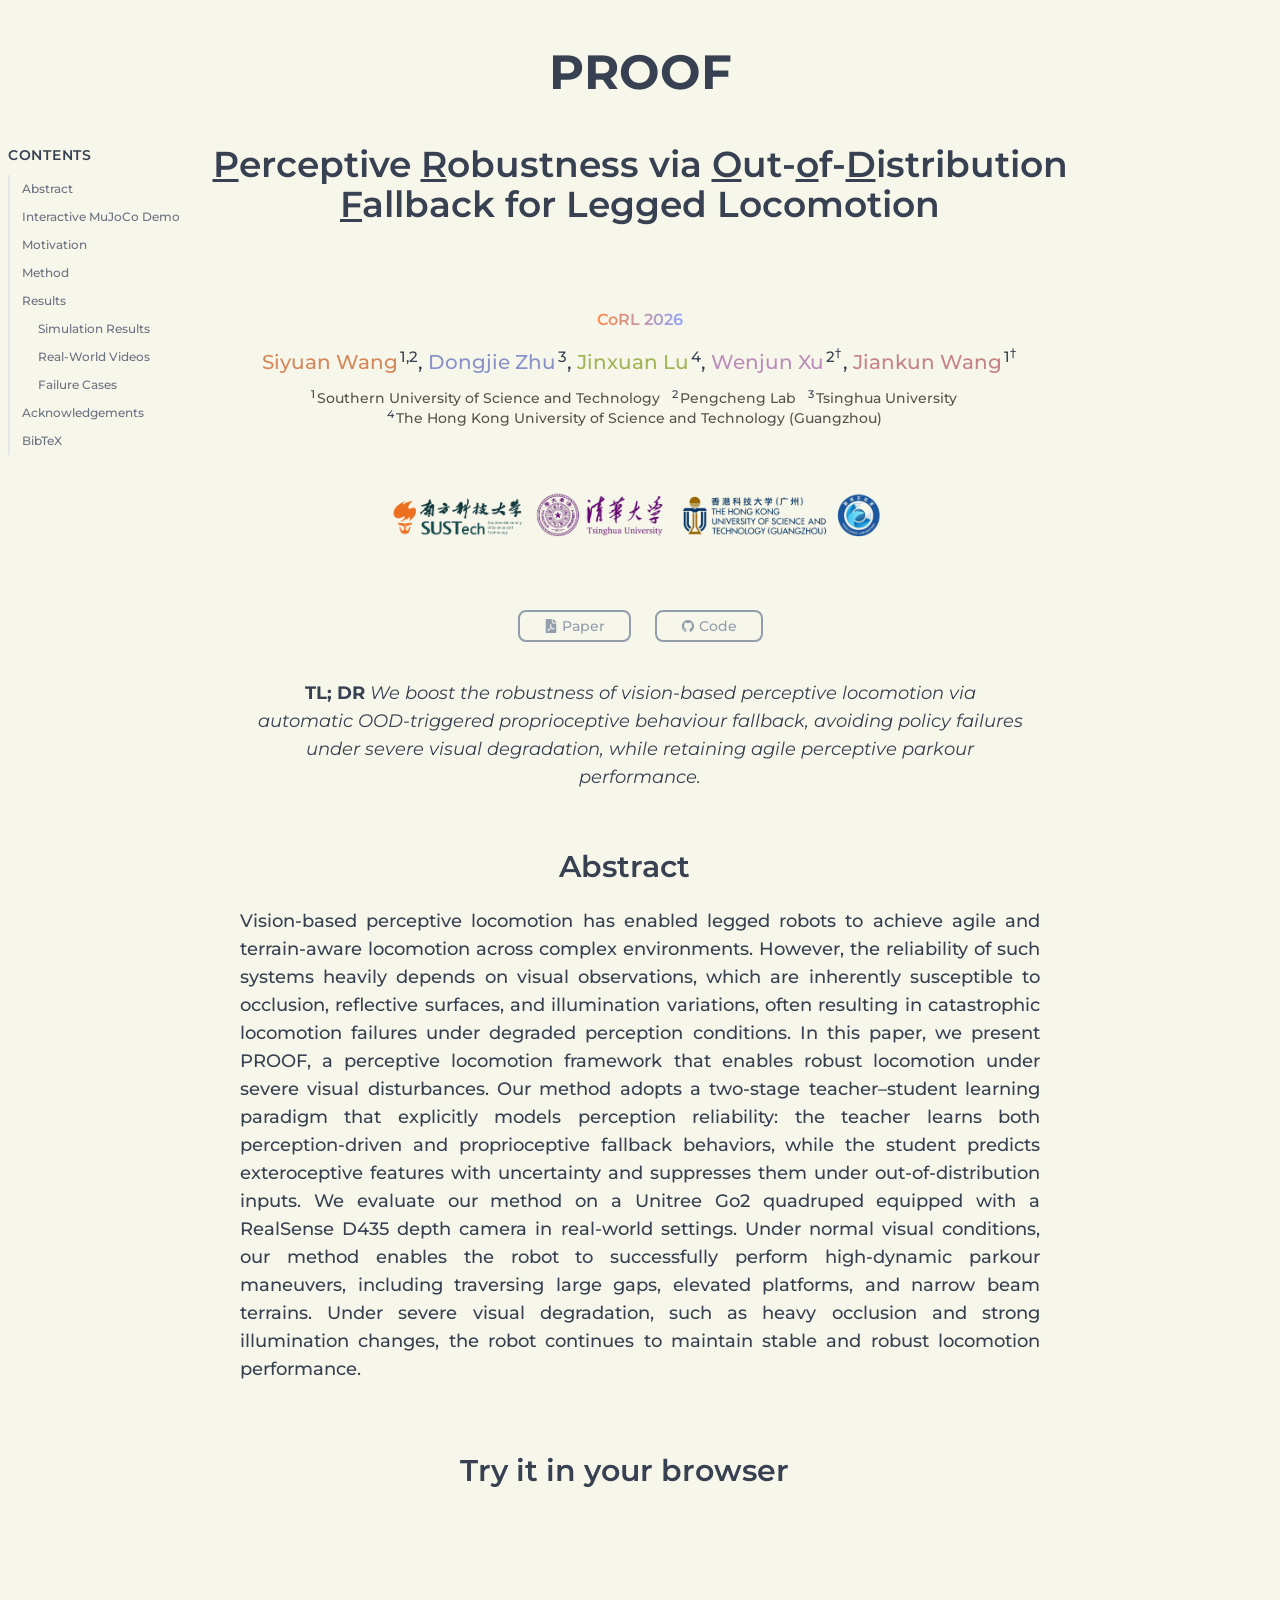
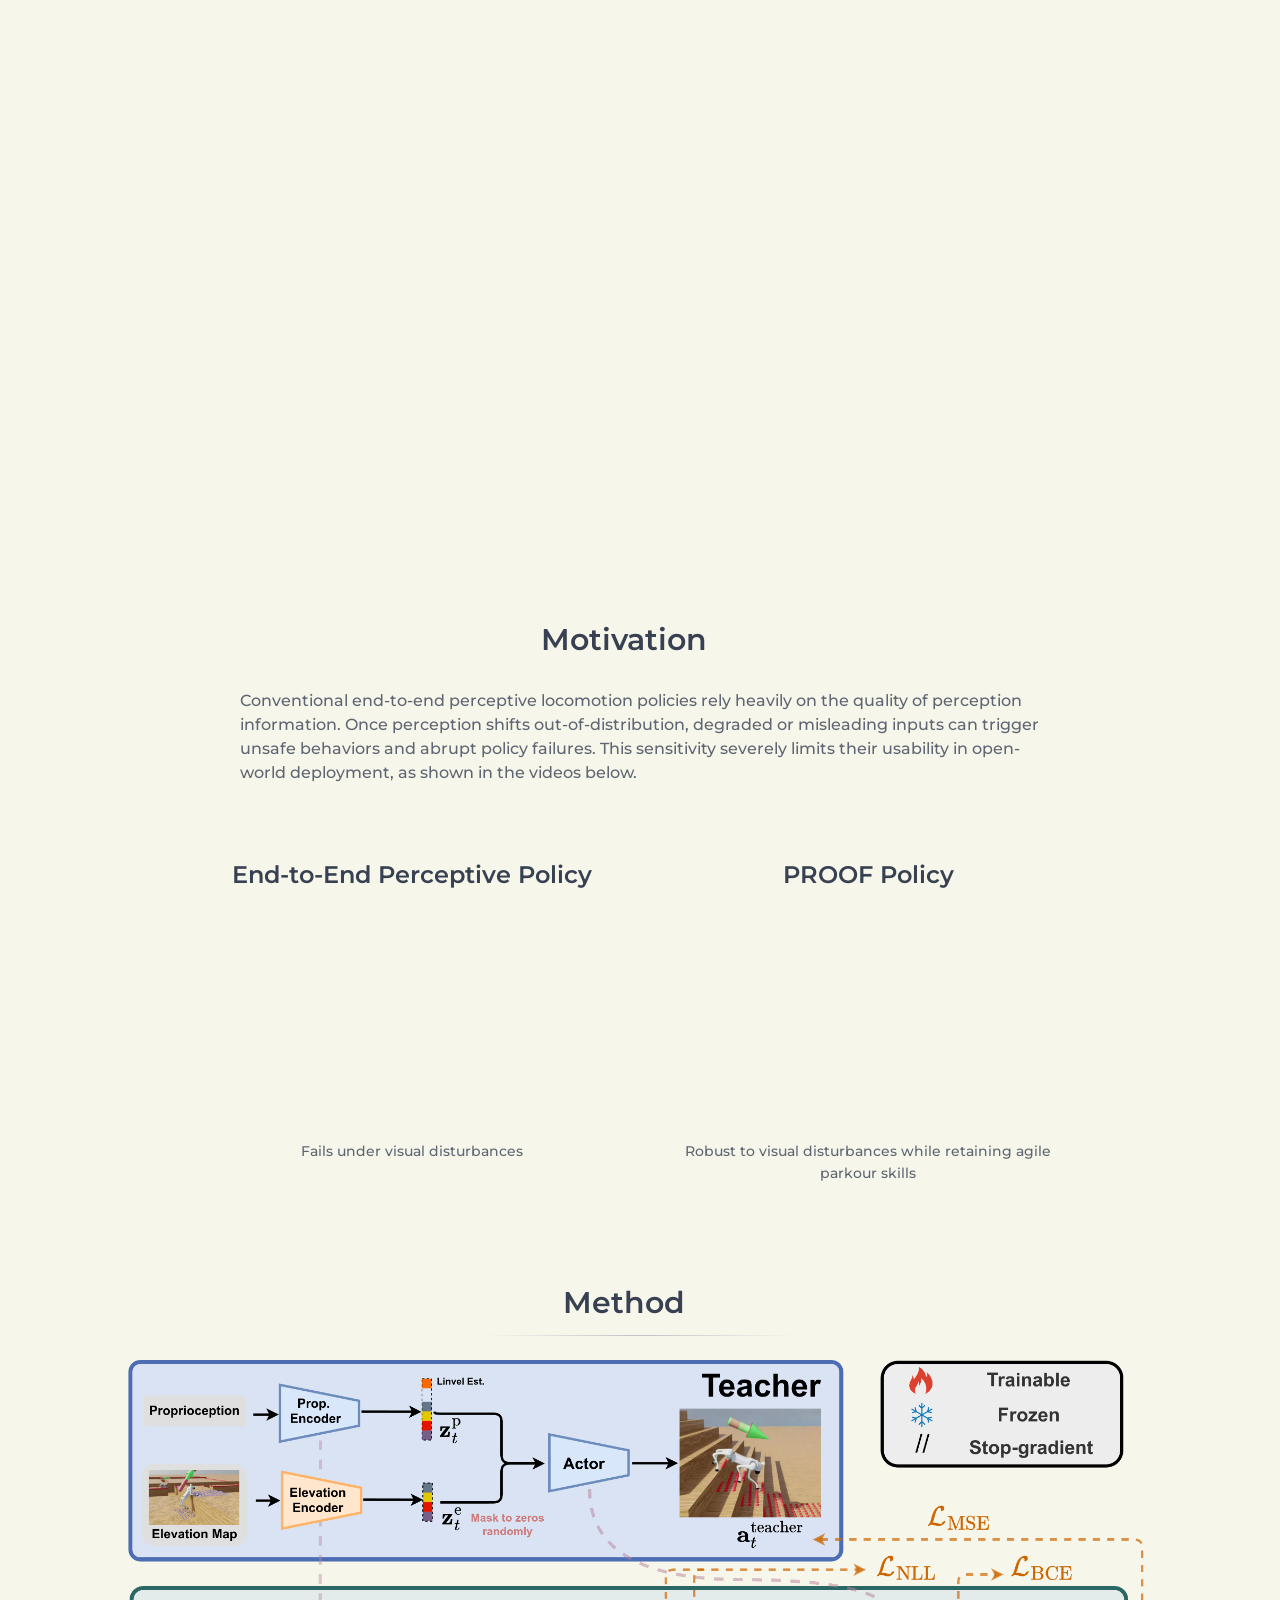
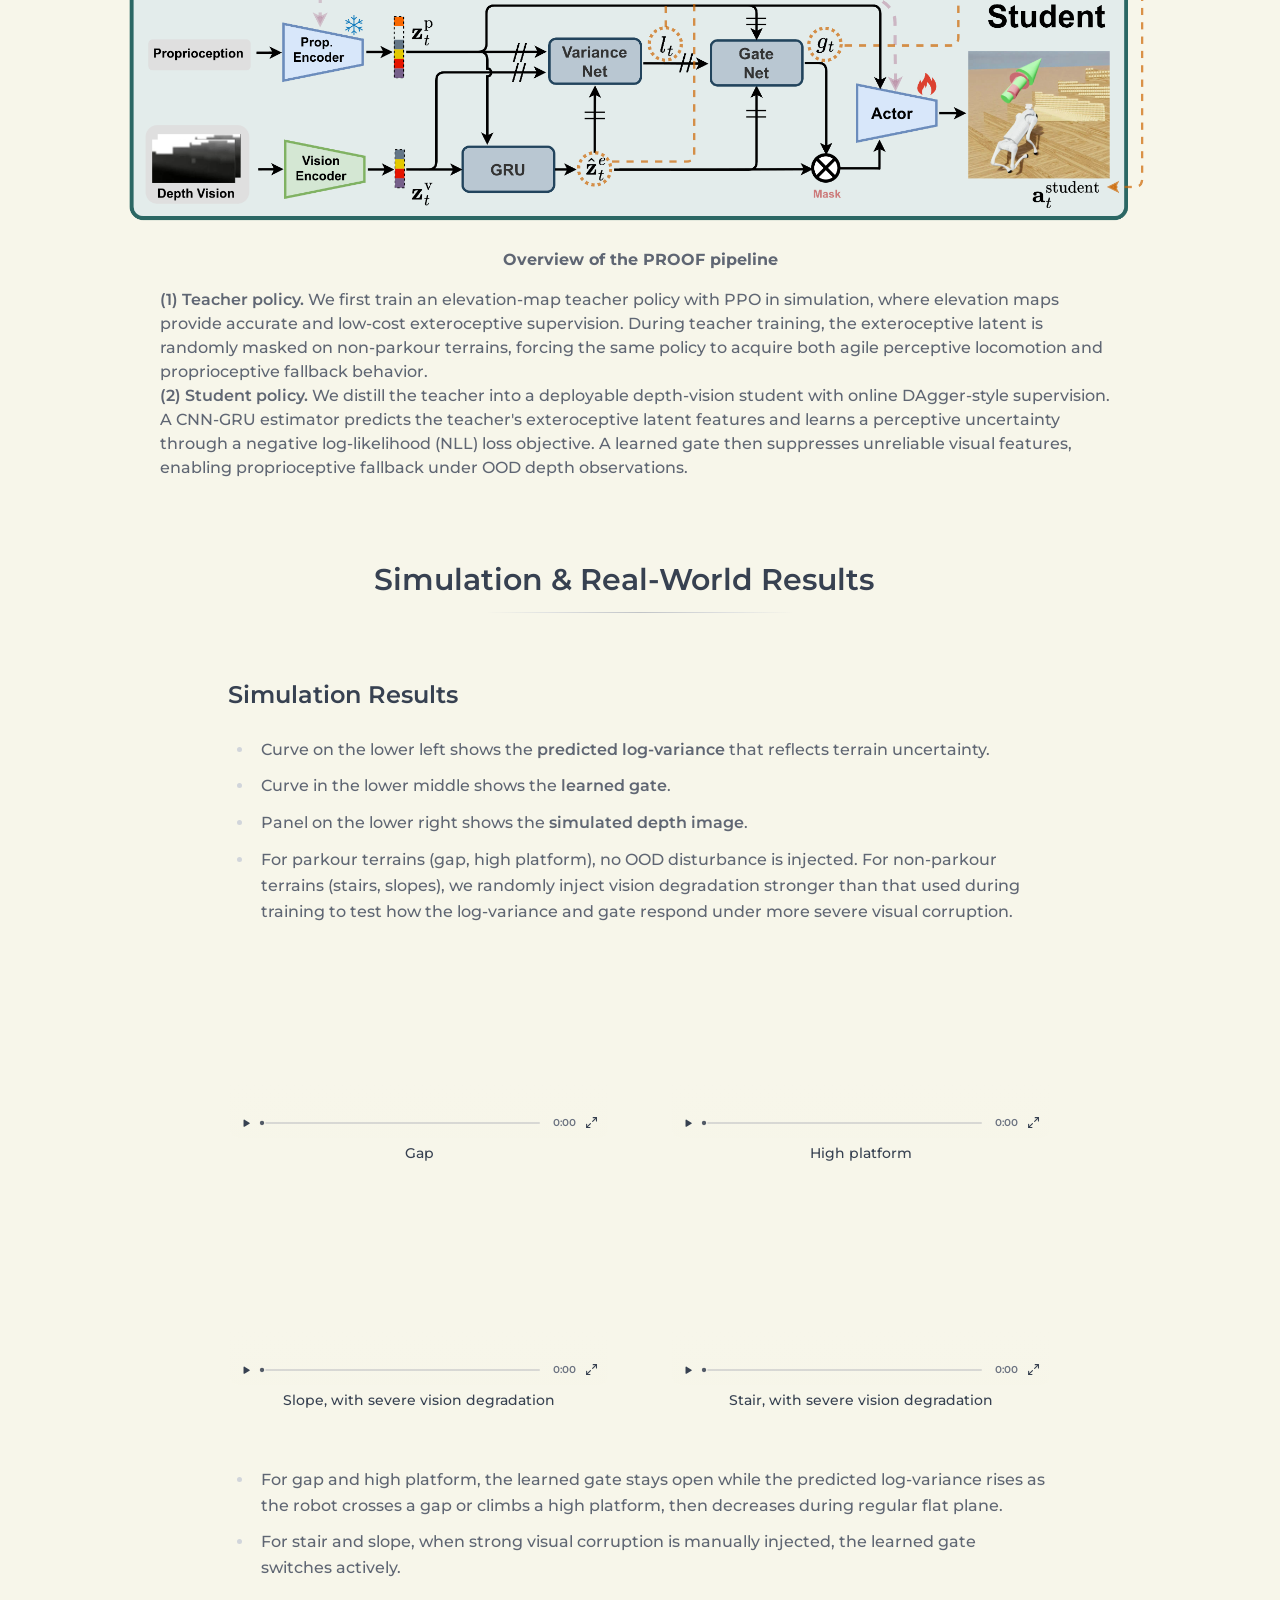
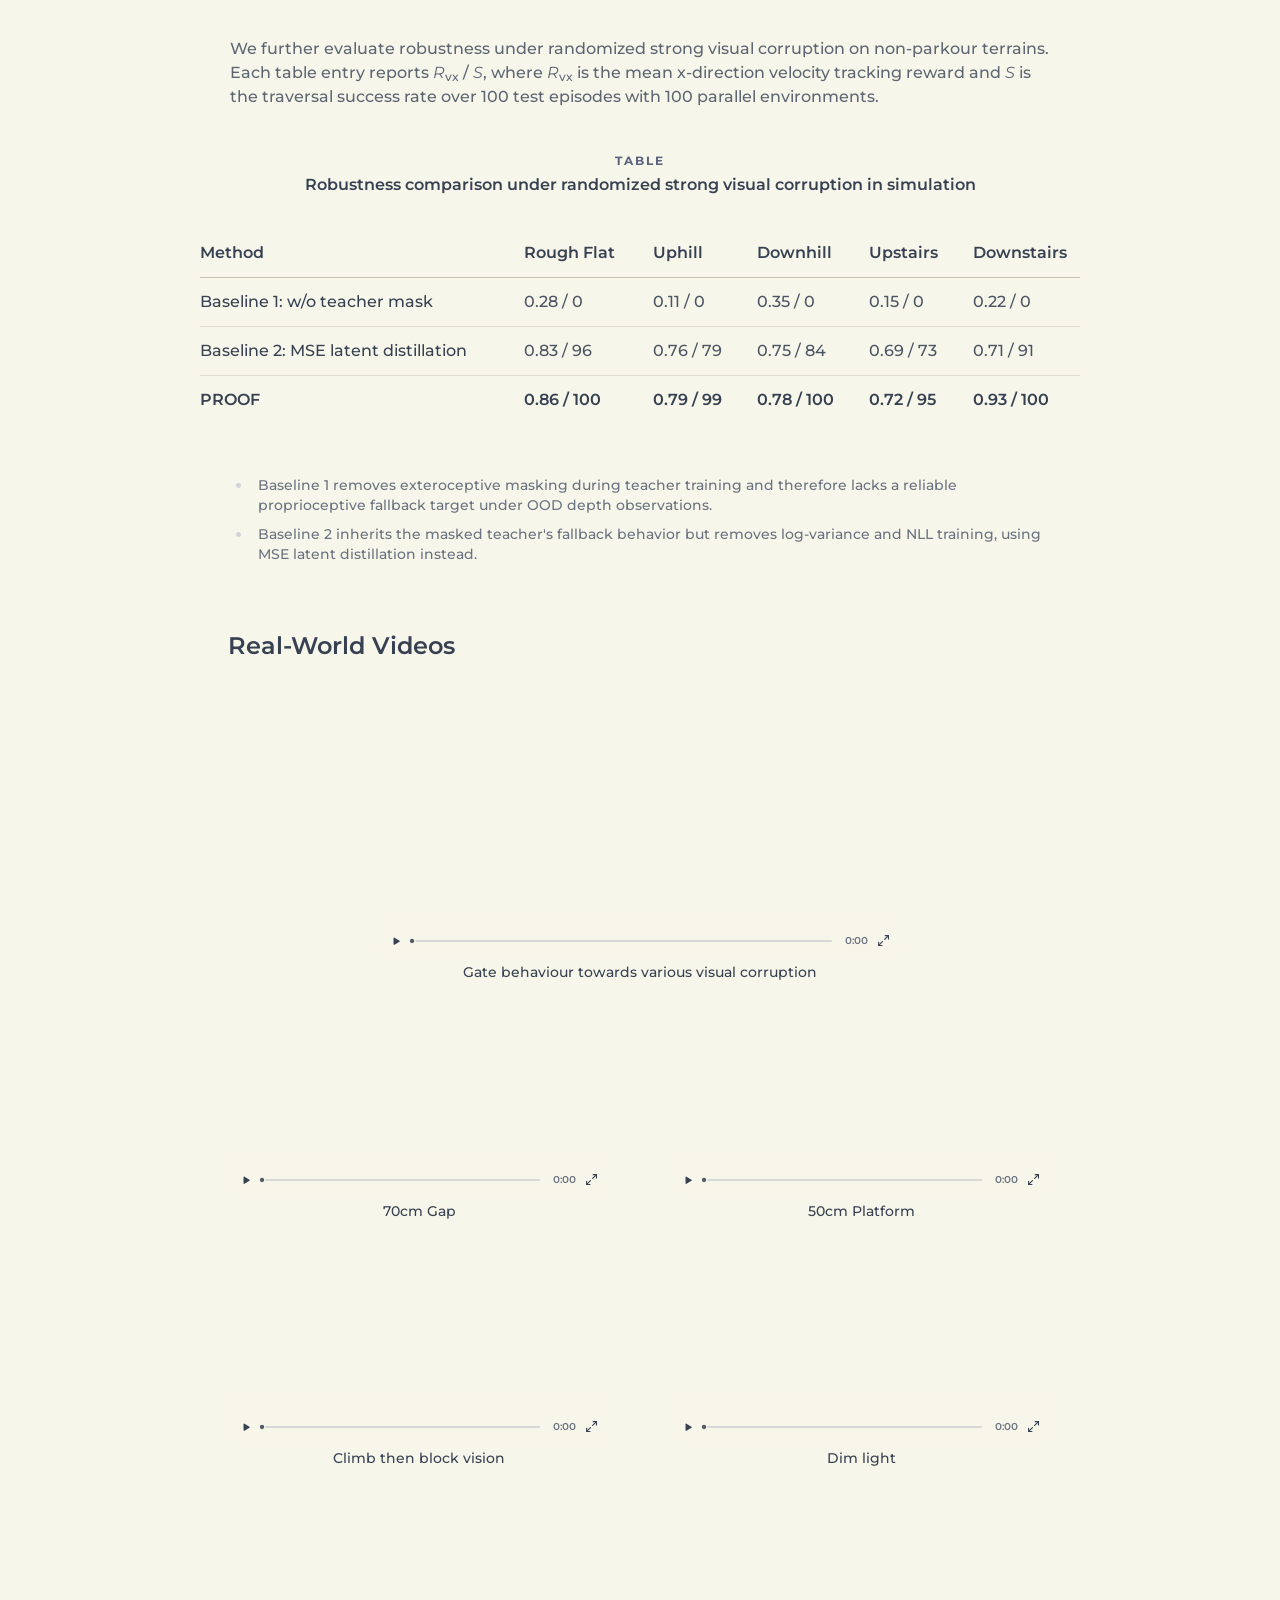
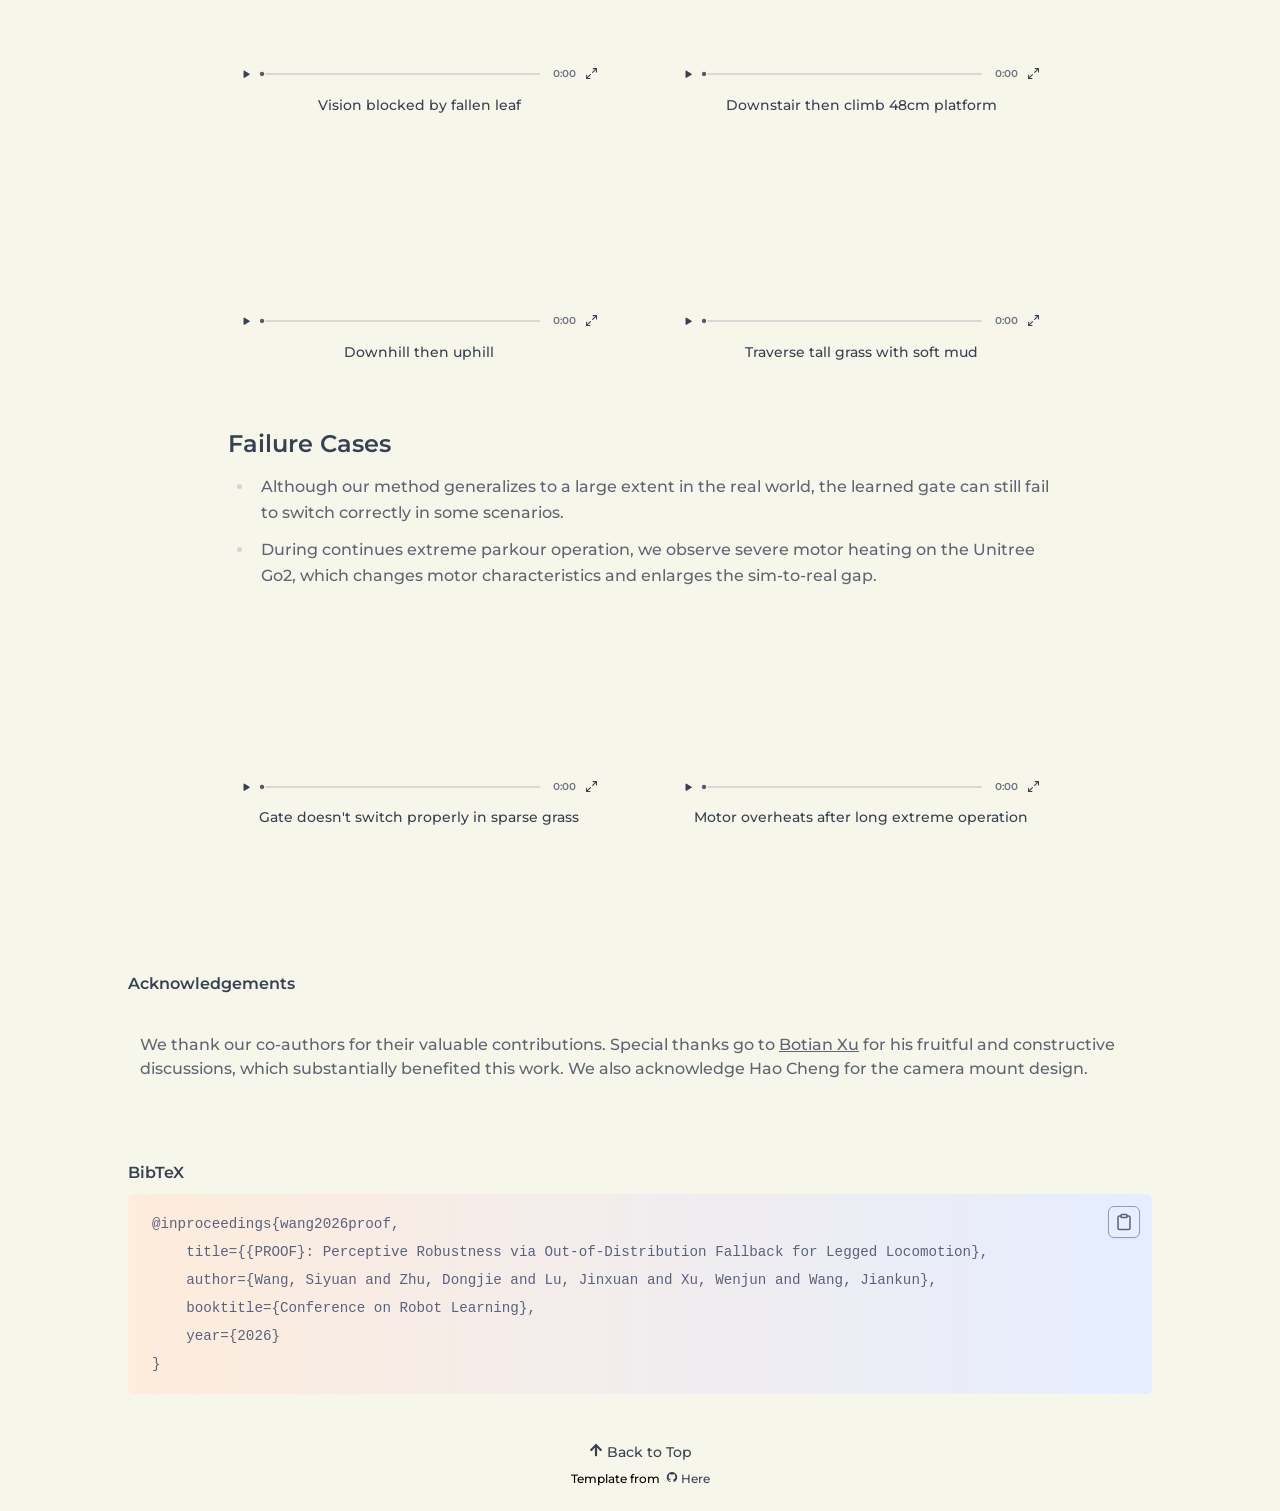
==== index.html @ 617662a2 "deploy to gh-pages" ====
<!DOCTYPE html><html><head><meta charSet="utf-8"/><meta http-equiv="x-ua-compatible" content="ie=edge"/><meta name="viewport" content="width=device-width, initial-scale=1, shrink-to-fit=no"/><meta name="generator" content="Gatsby 5.10.0"/><meta name="theme-color" content="#f7f6ea"/><style data-href="./styles.d07d64be7dba88670995.css?v=631a1ffa100d" data-identity="gatsby-global-css">@font-face{font-display:swap;font-family:Montserrat;font-style:normal;font-weight:400;src:url([data-uri]) format("truetype")}@font-face{font-display:swap;font-family:Montserrat;font-style:italic;font-weight:400;src:url([data-uri]) format("truetype")}@font-face{font-display:swap;font-family:Montserrat;font-style:normal;font-weight:500;src:url([data-uri]) format("truetype")}@font-face{font-display:swap;font-family:Montserrat;font-style:normal;font-weight:600;src:url([data-uri]) format("truetype")}@font-face{font-display:swap;font-family:Montserrat;font-style:normal;font-weight:700;src:url([data-uri]) format("truetype")}



/*
! tailwindcss v3.3.2 | MIT License | https://tailwindcss.com
*/*,:after,:before{border:0 solid #e5e7eb;box-sizing:border-box}:after,:before{--tw-content:""}html{-webkit-text-size-adjust:100%;font-feature-settings:normal;font-family:ui-sans-serif,system-ui,-apple-system,BlinkMacSystemFont,Segoe UI,Roboto,Helvetica Neue,Arial,Noto Sans,sans-serif,Apple Color Emoji,Segoe UI Emoji,Segoe UI Symbol,Noto Color Emoji;font-variation-settings:normal;line-height:1.5;-moz-tab-size:4;-o-tab-size:4;tab-size:4}body{line-height:inherit;margin:0}hr{border-top-width:1px;color:inherit;height:0}abbr:where([title]){-webkit-text-decoration:underline dotted;text-decoration:underline dotted}h1,h2,h3,h4,h5,h6{font-size:inherit;font-weight:inherit}a{color:inherit;text-decoration:inherit}b,strong{font-weight:bolder}code,kbd,pre,samp{font-family:ui-monospace,SFMono-Regular,Menlo,Monaco,Consolas,Liberation Mono,Courier New,monospace;font-size:1em}small{font-size:80%}sub,sup{font-size:75%;line-height:0;position:relative;vertical-align:baseline}sub{bottom:-.25em}sup{top:-.5em}table{border-collapse:collapse;border-color:inherit;text-indent:0}button,input,optgroup,select,textarea{color:inherit;font-family:inherit;font-size:100%;font-weight:inherit;line-height:inherit;margin:0;padding:0}button,select{text-transform:none}[type=button],[type=reset],[type=submit],button{-webkit-appearance:button;background-color:transparent;background-image:none}:-moz-focusring{outline:auto}:-moz-ui-invalid{box-shadow:none}progress{vertical-align:baseline}::-webkit-inner-spin-button,::-webkit-outer-spin-button{height:auto}[type=search]{-webkit-appearance:textfield;outline-offset:-2px}::-webkit-search-decoration{-webkit-appearance:none}::-webkit-file-upload-button{-webkit-appearance:button;font:inherit}summary{display:list-item}blockquote,dd,dl,figure,h1,h2,h3,h4,h5,h6,hr,p,pre{margin:0}fieldset{margin:0}fieldset,legend{padding:0}menu,ol,ul{list-style:none;margin:0;padding:0}textarea{resize:vertical}input::-moz-placeholder,textarea::-moz-placeholder{color:#9ca3af}input::placeholder,textarea::placeholder{color:#9ca3af}[role=button],button{cursor:pointer}:disabled{cursor:default}audio,canvas,embed,iframe,img,object,svg,video{display:block;vertical-align:middle}img,video{height:auto;max-width:100%}[hidden]{display:none}::-webkit-datetime-edit,::-webkit-datetime-edit-day-field,::-webkit-datetime-edit-hour-field,::-webkit-datetime-edit-meridiem-field,::-webkit-datetime-edit-millisecond-field,::-webkit-datetime-edit-minute-field,::-webkit-datetime-edit-month-field,::-webkit-datetime-edit-second-field,::-webkit-datetime-edit-year-field{padding-bottom:0;padding-top:0}select{background-image:url("data:image/svg+xml;charset=utf-8,%3Csvg xmlns='http://www.w3.org/2000/svg' fill='none' viewBox='0 0 20 20'%3E%3Cpath stroke='%236B7280' stroke-linecap='round' stroke-linejoin='round' stroke-width='1.5' d='m6 8 4 4 4-4'/%3E%3C/svg%3E");background-position:right .5rem center;background-repeat:no-repeat;background-size:1.5em 1.5em;padding-right:2.5rem;-webkit-print-color-adjust:exact;print-color-adjust:exact}[type=checkbox]:checked,[type=radio]:checked{background-color:currentColor;background-position:50%;background-repeat:no-repeat;background-size:100% 100%;border-color:transparent}[type=checkbox]:checked{background-image:url("data:image/svg+xml;charset=utf-8,%3Csvg xmlns='http://www.w3.org/2000/svg' fill='%23fff' viewBox='0 0 16 16'%3E%3Cpath d='M12.207 4.793a1 1 0 0 1 0 1.414l-5 5a1 1 0 0 1-1.414 0l-2-2a1 1 0 0 1 1.414-1.414L6.5 9.086l4.293-4.293a1 1 0 0 1 1.414 0z'/%3E%3C/svg%3E")}[type=checkbox]:checked:focus,[type=checkbox]:checked:hover,[type=radio]:checked:focus,[type=radio]:checked:hover{background-color:currentColor;border-color:transparent}[type=checkbox]:indeterminate{background-image:url("data:image/svg+xml;charset=utf-8,%3Csvg xmlns='http://www.w3.org/2000/svg' fill='none' viewBox='0 0 16 16'%3E%3Cpath stroke='%23fff' stroke-linecap='round' stroke-linejoin='round' stroke-width='2' d='M4 8h8'/%3E%3C/svg%3E");background-size:100% 100%}[type=file]:focus{outline:1px solid ButtonText;outline:1px auto -webkit-focus-ring-color}[multiple],[type=date],[type=datetime-local],[type=email],[type=month],[type=number],[type=password],[type=search],[type=tel],[type=text],[type=time],[type=url],[type=week],select,textarea{--tw-shadow:0 0 #0000;-webkit-appearance:none;-moz-appearance:none;appearance:none;background-color:#fff;border-color:#6b7280;border-radius:0;border-width:1px;font-size:1rem;line-height:1.5rem;padding:.5rem .75rem}[multiple]:focus,[type=date]:focus,[type=datetime-local]:focus,[type=email]:focus,[type=month]:focus,[type=number]:focus,[type=password]:focus,[type=search]:focus,[type=tel]:focus,[type=text]:focus,[type=time]:focus,[type=url]:focus,[type=week]:focus,select:focus,textarea:focus{--tw-ring-inset:var(--tw-empty,/*!*/ /*!*/);--tw-ring-offset-width:0px;--tw-ring-offset-color:#fff;--tw-ring-color:#1c64f2;--tw-ring-offset-shadow:var(--tw-ring-inset) 0 0 0 var(--tw-ring-offset-width) var(--tw-ring-offset-color);--tw-ring-shadow:var(--tw-ring-inset) 0 0 0 calc(1px + var(--tw-ring-offset-width)) var(--tw-ring-color);border-color:#1c64f2;box-shadow:var(--tw-ring-offset-shadow),var(--tw-ring-shadow),var(--tw-shadow);outline:2px solid transparent;outline-offset:2px}input::-moz-placeholder,textarea::-moz-placeholder{color:#6b7280;opacity:1}input::placeholder,textarea::placeholder{color:#6b7280;opacity:1}::-webkit-datetime-edit-fields-wrapper{padding:0}::-webkit-date-and-time-value{min-height:1.5em}select:not([size]){background-image:url("data:image/svg+xml;charset=utf-8,%3Csvg xmlns='http://www.w3.org/2000/svg' fill='none' aria-hidden='true' viewBox='0 0 10 6'%3E%3Cpath stroke='%236B7280' stroke-linecap='round' stroke-linejoin='round' stroke-width='2' d='m1 1 4 4 4-4'/%3E%3C/svg%3E");background-position:right .75rem center;background-repeat:no-repeat;background-size:.75em .75em;padding-right:2.5rem;-webkit-print-color-adjust:exact;print-color-adjust:exact}[multiple]{background-image:none;background-position:0 0;background-repeat:unset;background-size:initial;padding-right:.75rem;-webkit-print-color-adjust:unset;print-color-adjust:unset}[type=checkbox],[type=radio]{--tw-shadow:0 0 #0000;-webkit-appearance:none;-moz-appearance:none;appearance:none;background-color:#fff;background-origin:border-box;border-color:#6b7280;border-width:1px;color:#1c64f2;display:inline-block;flex-shrink:0;height:1rem;padding:0;-webkit-print-color-adjust:exact;print-color-adjust:exact;-webkit-user-select:none;-moz-user-select:none;user-select:none;vertical-align:middle;width:1rem}[type=checkbox]{border-radius:0}[type=radio]{border-radius:100%}[type=checkbox]:focus,[type=radio]:focus{--tw-ring-inset:var(--tw-empty,/*!*/ /*!*/);--tw-ring-offset-width:2px;--tw-ring-offset-color:#fff;--tw-ring-color:#1c64f2;--tw-ring-offset-shadow:var(--tw-ring-inset) 0 0 0 var(--tw-ring-offset-width) var(--tw-ring-offset-color);--tw-ring-shadow:var(--tw-ring-inset) 0 0 0 calc(2px + var(--tw-ring-offset-width)) var(--tw-ring-color);box-shadow:var(--tw-ring-offset-shadow),var(--tw-ring-shadow),var(--tw-shadow);outline:2px solid transparent;outline-offset:2px}.dark [type=checkbox]:checked,.dark [type=radio]:checked,[type=checkbox]:checked,[type=radio]:checked{background-color:currentColor;background-position:50%;background-repeat:no-repeat;background-size:.55em .55em;border-color:transparent}[type=checkbox]:checked{background-image:url("data:image/svg+xml;charset=utf-8,%3Csvg xmlns='http://www.w3.org/2000/svg' fill='none' aria-hidden='true' viewBox='0 0 16 12'%3E%3Cpath stroke='%23fff' stroke-linecap='round' stroke-linejoin='round' stroke-width='3' d='M1 5.917 5.724 10.5 15 1.5'/%3E%3C/svg%3E");background-repeat:no-repeat;background-size:.55em .55em;-webkit-print-color-adjust:exact;print-color-adjust:exact}.dark [type=radio]:checked,[type=radio]:checked{background-image:url("data:image/svg+xml;charset=utf-8,%3Csvg xmlns='http://www.w3.org/2000/svg' fill='%23fff' viewBox='0 0 16 16'%3E%3Ccircle cx='8' cy='8' r='3'/%3E%3C/svg%3E");background-size:1em 1em}[type=checkbox]:indeterminate{background-color:currentColor;background-image:url("data:image/svg+xml;charset=utf-8,%3Csvg xmlns='http://www.w3.org/2000/svg' fill='none' aria-hidden='true' viewBox='0 0 16 12'%3E%3Cpath stroke='%23fff' stroke-linecap='round' stroke-linejoin='round' stroke-width='3' d='M1 5.917 5.724 10.5 15 1.5'/%3E%3C/svg%3E");background-position:50%;background-repeat:no-repeat;background-size:.55em .55em;border-color:transparent;-webkit-print-color-adjust:exact;print-color-adjust:exact}[type=checkbox]:indeterminate:focus,[type=checkbox]:indeterminate:hover{background-color:currentColor;border-color:transparent}[type=file]{background:unset;border-color:inherit;border-radius:0;border-width:0;font-size:unset;line-height:inherit;padding:0}[type=file]:focus{outline:1px auto inherit}input[type=file]::file-selector-button{-webkit-margin-start:-1rem;-webkit-margin-end:1rem;background:#1f2937;border:0;color:#fff;cursor:pointer;font-size:.875rem;font-weight:500;margin-inline-end:1rem;margin-inline-start:-1rem;padding:.625rem 1rem .625rem 2rem}input[type=file]::file-selector-button:hover{background:#374151}.dark input[type=file]::file-selector-button{background:#4b5563;color:#fff}.dark input[type=file]::file-selector-button:hover{background:#6b7280}input[type=range]::-webkit-slider-thumb{appearance:none;-moz-appearance:none;-webkit-appearance:none;background:#1c64f2;border:0;border-radius:9999px;cursor:pointer;height:1.25rem;width:1.25rem}input[type=range]:disabled::-webkit-slider-thumb{background:#9ca3af}.dark input[type=range]:disabled::-webkit-slider-thumb{background:#6b7280}input[type=range]:focus::-webkit-slider-thumb{--tw-ring-offset-shadow:var(--tw-ring-inset) 0 0 0 var(--tw-ring-offset-width) var(--tw-ring-offset-color);--tw-ring-shadow:var(--tw-ring-inset) 0 0 0 calc(4px + var(--tw-ring-offset-width)) var(--tw-ring-color);--tw-ring-opacity:1px;--tw-ring-color:rgb(164 202 254/var(--tw-ring-opacity));box-shadow:var(--tw-ring-offset-shadow),var(--tw-ring-shadow),var(--tw-shadow,0 0 #0000);outline:2px solid transparent;outline-offset:2px}input[type=range]::-moz-range-thumb{appearance:none;-moz-appearance:none;-webkit-appearance:none;background:#1c64f2;border:0;border-radius:9999px;cursor:pointer;height:1.25rem;width:1.25rem}input[type=range]:disabled::-moz-range-thumb{background:#9ca3af}.dark input[type=range]:disabled::-moz-range-thumb{background:#6b7280}input[type=range]::-moz-range-progress{background:#3f83f8}input[type=range]::-ms-fill-lower{background:#3f83f8}input[type=range].range-sm::-webkit-slider-thumb{height:1rem;width:1rem}input[type=range].range-lg::-webkit-slider-thumb{height:1.5rem;width:1.5rem}input[type=range].range-sm::-moz-range-thumb{height:1rem;width:1rem}input[type=range].range-lg::-moz-range-thumb{height:1.5rem;width:1.5rem}.toggle-bg:after{background:#fff;border-color:#d1d5db;border-radius:9999px;border-width:1px;box-shadow:var(--tw-ring-inset) 0 0 0 calc(var(--tw-ring-offset-width)) var(--tw-ring-color);content:"";height:1.25rem;left:.125rem;position:absolute;top:.125rem;transition-duration:.15s;transition-property:background-color,border-color,color,fill,stroke,opacity,box-shadow,transform,filter,backdrop-filter,-webkit-backdrop-filter;width:1.25rem}input:checked+.toggle-bg:after{border-color:#fff;transform:translateX(100%)}input:checked+.toggle-bg{background:#1c64f2;border-color:#1c64f2}[data-tooltip-style^=light]+.tooltip>.tooltip-arrow:before{border-color:#e5e7eb;border-style:solid}[data-tooltip-style^=light]+.tooltip[data-popper-placement^=top]>.tooltip-arrow:before{border-bottom-width:1px;border-right-width:1px}[data-tooltip-style^=light]+.tooltip[data-popper-placement^=right]>.tooltip-arrow:before{border-bottom-width:1px;border-left-width:1px}[data-tooltip-style^=light]+.tooltip[data-popper-placement^=bottom]>.tooltip-arrow:before{border-left-width:1px;border-top-width:1px}[data-tooltip-style^=light]+.tooltip[data-popper-placement^=left]>.tooltip-arrow:before{border-right-width:1px;border-top-width:1px}.tooltip[data-popper-placement^=top]>.tooltip-arrow{bottom:-4px}.tooltip[data-popper-placement^=bottom]>.tooltip-arrow{top:-4px}.tooltip[data-popper-placement^=left]>.tooltip-arrow{right:-4px}.tooltip[data-popper-placement^=right]>.tooltip-arrow{left:-4px}.tooltip.invisible>.tooltip-arrow:before{visibility:hidden}[data-popper-arrow],[data-popper-arrow]:before{background:inherit;height:8px;position:absolute;width:8px}[data-popper-arrow]{visibility:hidden}[data-popper-arrow]:after,[data-popper-arrow]:before{content:"";transform:rotate(45deg);visibility:visible}[data-popper-arrow]:after{background:inherit;height:9px;position:absolute;width:9px}[role=tooltip]>[data-popper-arrow]:before{border-color:#e5e7eb;border-style:solid}.dark [role=tooltip]>[data-popper-arrow]:before{border-color:#4b5563;border-style:solid}[role=tooltip]>[data-popper-arrow]:after{border-color:#e5e7eb;border-style:solid}.dark [role=tooltip]>[data-popper-arrow]:after{border-color:#4b5563;border-style:solid}[data-popover][role=tooltip][data-popper-placement^=top]>[data-popper-arrow]:after,[data-popover][role=tooltip][data-popper-placement^=top]>[data-popper-arrow]:before{border-bottom-width:1px;border-right-width:1px}[data-popover][role=tooltip][data-popper-placement^=right]>[data-popper-arrow]:after,[data-popover][role=tooltip][data-popper-placement^=right]>[data-popper-arrow]:before{border-bottom-width:1px;border-left-width:1px}[data-popover][role=tooltip][data-popper-placement^=bottom]>[data-popper-arrow]:after,[data-popover][role=tooltip][data-popper-placement^=bottom]>[data-popper-arrow]:before{border-left-width:1px;border-top-width:1px}[data-popover][role=tooltip][data-popper-placement^=left]>[data-popper-arrow]:after,[data-popover][role=tooltip][data-popper-placement^=left]>[data-popper-arrow]:before{border-right-width:1px;border-top-width:1px}[data-popover][role=tooltip][data-popper-placement^=top]>[data-popper-arrow]{bottom:-5px}[data-popover][role=tooltip][data-popper-placement^=bottom]>[data-popper-arrow]{top:-5px}[data-popover][role=tooltip][data-popper-placement^=left]>[data-popper-arrow]{right:-5px}[data-popover][role=tooltip][data-popper-placement^=right]>[data-popper-arrow]{left:-5px}[role=tooltip].invisible>[data-popper-arrow]:after,[role=tooltip].invisible>[data-popper-arrow]:before{visibility:hidden}*,:after,:before{--tw-border-spacing-x:0;--tw-border-spacing-y:0;--tw-translate-x:0;--tw-translate-y:0;--tw-rotate:0;--tw-skew-x:0;--tw-skew-y:0;--tw-scale-x:1;--tw-scale-y:1;--tw-pan-x: ;--tw-pan-y: ;--tw-pinch-zoom: ;--tw-scroll-snap-strictness:proximity;--tw-gradient-from-position: ;--tw-gradient-via-position: ;--tw-gradient-to-position: ;--tw-ordinal: ;--tw-slashed-zero: ;--tw-numeric-figure: ;--tw-numeric-spacing: ;--tw-numeric-fraction: ;--tw-ring-inset: ;--tw-ring-offset-width:0px;--tw-ring-offset-color:#fff;--tw-ring-color:rgba(63,131,248,.5);--tw-ring-offset-shadow:0 0 #0000;--tw-ring-shadow:0 0 #0000;--tw-shadow:0 0 #0000;--tw-shadow-colored:0 0 #0000;--tw-blur: ;--tw-brightness: ;--tw-contrast: ;--tw-grayscale: ;--tw-hue-rotate: ;--tw-invert: ;--tw-saturate: ;--tw-sepia: ;--tw-drop-shadow: ;--tw-backdrop-blur: ;--tw-backdrop-brightness: ;--tw-backdrop-contrast: ;--tw-backdrop-grayscale: ;--tw-backdrop-hue-rotate: ;--tw-backdrop-invert: ;--tw-backdrop-opacity: ;--tw-backdrop-saturate: ;--tw-backdrop-sepia: }::backdrop{--tw-border-spacing-x:0;--tw-border-spacing-y:0;--tw-translate-x:0;--tw-translate-y:0;--tw-rotate:0;--tw-skew-x:0;--tw-skew-y:0;--tw-scale-x:1;--tw-scale-y:1;--tw-pan-x: ;--tw-pan-y: ;--tw-pinch-zoom: ;--tw-scroll-snap-strictness:proximity;--tw-gradient-from-position: ;--tw-gradient-via-position: ;--tw-gradient-to-position: ;--tw-ordinal: ;--tw-slashed-zero: ;--tw-numeric-figure: ;--tw-numeric-spacing: ;--tw-numeric-fraction: ;--tw-ring-inset: ;--tw-ring-offset-width:0px;--tw-ring-offset-color:#fff;--tw-ring-color:rgba(63,131,248,.5);--tw-ring-offset-shadow:0 0 #0000;--tw-ring-shadow:0 0 #0000;--tw-shadow:0 0 #0000;--tw-shadow-colored:0 0 #0000;--tw-blur: ;--tw-brightness: ;--tw-contrast: ;--tw-grayscale: ;--tw-hue-rotate: ;--tw-invert: ;--tw-saturate: ;--tw-sepia: ;--tw-drop-shadow: ;--tw-backdrop-blur: ;--tw-backdrop-brightness: ;--tw-backdrop-contrast: ;--tw-backdrop-grayscale: ;--tw-backdrop-hue-rotate: ;--tw-backdrop-invert: ;--tw-backdrop-opacity: ;--tw-backdrop-saturate: ;--tw-backdrop-sepia: }html{zoom:100%;scroll-behavior:smooth}.container{width:100%}@media (min-width:640px){.container{max-width:640px}}@media (min-width:768px){.container{max-width:768px}}@media (min-width:1024px){.container{max-width:1024px}}@media (min-width:1280px){.container{max-width:1280px}}@media (min-width:1536px){.container{max-width:1536px}}.format{color:var(--tw-prose-body);max-width:65ch}.format :where(p):not(:where([class~=not-format] *)){margin-bottom:1.25em;margin-top:1.25em}.format :where([class~=lead]):not(:where([class~=not-format] *)){color:var(--tw-prose-lead);font-size:1.25em;line-height:1.6;margin-bottom:1.2em;margin-top:1.2em}.format :where(a):not(:where([class~=not-format] *)){color:var(--tw-prose-links);font-weight:500;text-decoration:underline}.format :where(strong):not(:where([class~=not-format] *)){color:var(--tw-prose-bold);font-weight:600}.format :where(a strong):not(:where([class~=not-format] *)){color:inherit}.format :where(blockquote strong):not(:where([class~=not-format] *)){color:inherit}.format :where(thead th strong):not(:where([class~=not-format] *)){color:inherit}.format :where(ol):not(:where([class~=not-format] *)){list-style-type:decimal;margin-bottom:1.25em;margin-top:1.25em;padding-left:1.625em}.format :where(ol[type=A]):not(:where([class~=not-format] *)){list-style-type:upper-alpha}.format :where(ol[type=a]):not(:where([class~=not-format] *)){list-style-type:lower-alpha}.format :where(ol[type=A s]):not(:where([class~=not-format] *)){list-style-type:upper-alpha}.format :where(ol[type=a s]):not(:where([class~=not-format] *)){list-style-type:lower-alpha}.format :where(ol[type=I]):not(:where([class~=not-format] *)){list-style-type:upper-roman}.format :where(ol[type=i]):not(:where([class~=not-format] *)){list-style-type:lower-roman}.format :where(ol[type=I s]):not(:where([class~=not-format] *)){list-style-type:upper-roman}.format :where(ol[type=i s]):not(:where([class~=not-format] *)){list-style-type:lower-roman}.format :where(ol[type="1"]):not(:where([class~=not-format] *)){list-style-type:decimal}.format :where(ul):not(:where([class~=not-format] *)){list-style-type:disc;margin-bottom:1.25em;margin-top:1.25em;padding-left:1.625em}.format :where(ol>li):not(:where([class~=not-format] *))::marker{color:var(--tw-prose-counters);font-weight:400}.format :where(ul>li):not(:where([class~=not-format] *))::marker{color:var(--tw-prose-bullets)}.format :where(hr):not(:where([class~=not-format] *)){border-color:var(--tw-prose-hr);border-top-width:1px;margin-bottom:3em;margin-top:3em}.format :where(blockquote):not(:where([class~=not-format] *)){border-left-color:var(--tw-prose-quote-borders);border-left-width:.25rem;color:var(--tw-prose-quotes);font-style:italic;font-weight:500;margin-bottom:1.6em;margin-top:1.6em;padding-left:1em;quotes:"\201C""\201D""\2018""\2019"}.format :where(blockquote p:first-of-type):not(:where([class~=not-format] *)):before{content:open-quote}.format :where(blockquote p:last-of-type):not(:where([class~=not-format] *)):after{content:close-quote}.format :where(h1):not(:where([class~=not-format] *)){color:var(--tw-prose-headings);font-size:2.25em;font-weight:800;line-height:1.1111111;margin-bottom:.8888889em;margin-top:0}.format :where(h1 strong):not(:where([class~=not-format] *)){color:inherit;font-weight:900}.format :where(h2):not(:where([class~=not-format] *)){color:var(--tw-prose-headings);font-size:1.5em;font-weight:700;line-height:1.3333333;margin-bottom:1em;margin-top:2em}.format :where(h2 strong):not(:where([class~=not-format] *)){color:inherit;font-weight:800}.format :where(h3):not(:where([class~=not-format] *)){color:var(--tw-prose-headings);font-size:1.25em;font-weight:600;line-height:1.6;margin-bottom:.6em;margin-top:1.6em}.format :where(h3 strong):not(:where([class~=not-format] *)){color:inherit;font-weight:700}.format :where(h4):not(:where([class~=not-format] *)){color:var(--tw-prose-headings);font-weight:600;line-height:1.5;margin-bottom:.5em;margin-top:1.5em}.format :where(h4 strong):not(:where([class~=not-format] *)){color:inherit;font-weight:700}.format :where(img):not(:where([class~=not-format] *)){margin-bottom:2em;margin-top:2em}.format :where(figure>*):not(:where([class~=not-format] *)){margin-bottom:0;margin-top:0}.format :where(figcaption):not(:where([class~=not-format] *)){color:var(--tw-prose-captions);font-size:.875em;line-height:1.4285714;margin-top:.8571429em}.format :where(code):not(:where([class~=not-format] *)){color:var(--tw-prose-code);font-size:.875em;font-weight:600}.format :where(code):not(:where([class~=not-format] *)):before{content:"`"}.format :where(code):not(:where([class~=not-format] *)):after{content:"`"}.format :where(a code):not(:where([class~=not-format] *)){color:inherit}.format :where(h1 code):not(:where([class~=not-format] *)){color:inherit}.format :where(h2 code):not(:where([class~=not-format] *)){color:inherit;font-size:.875em}.format :where(h3 code):not(:where([class~=not-format] *)){color:inherit;font-size:.9em}.format :where(h4 code):not(:where([class~=not-format] *)){color:inherit}.format :where(blockquote code):not(:where([class~=not-format] *)){color:inherit}.format :where(thead th code):not(:where([class~=not-format] *)){color:inherit}.format :where(pre):not(:where([class~=not-format] *)){background-color:var(--tw-prose-pre-bg);border-radius:.375rem;color:var(--tw-prose-pre-code);font-size:.875em;font-weight:400;line-height:1.7142857;margin-bottom:1.7142857em;margin-top:1.7142857em;overflow-x:auto;padding:.8571429em 1.1428571em}.format :where(pre code):not(:where([class~=not-format] *)){background-color:transparent;border-radius:0;border-width:0;color:inherit;font-family:inherit;font-size:inherit;font-weight:inherit;line-height:inherit;padding:0}.format :where(pre code):not(:where([class~=not-format] *)):before{content:none}.format :where(pre code):not(:where([class~=not-format] *)):after{content:none}.format :where(table):not(:where([class~=not-format] *)){font-size:.875em;line-height:1.7142857;margin-bottom:2em;margin-top:2em;table-layout:auto;text-align:left;width:100%}.format :where(thead):not(:where([class~=not-format] *)){border-bottom-color:var(--tw-prose-th-borders);border-bottom-width:1px}.format :where(thead th):not(:where([class~=not-format] *)){color:var(--tw-prose-headings);font-weight:600;padding-bottom:.5714286em;padding-left:.5714286em;padding-right:.5714286em;vertical-align:bottom}.format :where(tbody tr):not(:where([class~=not-format] *)){border-bottom-color:var(--tw-prose-td-borders);border-bottom-width:1px}.format :where(tbody tr:last-child):not(:where([class~=not-format] *)){border-bottom-width:0}.format :where(tbody td):not(:where([class~=not-format] *)){vertical-align:baseline}.format :where(tfoot):not(:where([class~=not-format] *)){border-top-color:var(--tw-prose-th-borders);border-top-width:1px}.format :where(tfoot td):not(:where([class~=not-format] *)){vertical-align:top}.format{--tw-prose-body:#374151;--tw-prose-headings:#111827;--tw-prose-lead:#4b5563;--tw-prose-links:#111827;--tw-prose-bold:#111827;--tw-prose-counters:#6b7280;--tw-prose-bullets:#d1d5db;--tw-prose-hr:#e5e7eb;--tw-prose-quotes:#111827;--tw-prose-quote-borders:#e5e7eb;--tw-prose-captions:#6b7280;--tw-prose-code:#111827;--tw-prose-pre-code:#e5e7eb;--tw-prose-pre-bg:#1f2937;--tw-prose-th-borders:#d1d5db;--tw-prose-td-borders:#e5e7eb;--tw-prose-invert-body:#d1d5db;--tw-prose-invert-headings:#fff;--tw-prose-invert-lead:#9ca3af;--tw-prose-invert-links:#fff;--tw-prose-invert-bold:#fff;--tw-prose-invert-counters:#9ca3af;--tw-prose-invert-bullets:#4b5563;--tw-prose-invert-hr:#374151;--tw-prose-invert-quotes:#f3f4f6;--tw-prose-invert-quote-borders:#374151;--tw-prose-invert-captions:#9ca3af;--tw-prose-invert-code:#fff;--tw-prose-invert-pre-code:#d1d5db;--tw-prose-invert-pre-bg:rgba(0,0,0,.5);--tw-prose-invert-th-borders:#4b5563;--tw-prose-invert-td-borders:#374151;font-size:1rem;line-height:1.75}.format :where(video):not(:where([class~=not-format] *)){margin-bottom:2em;margin-top:2em}.format :where(figure):not(:where([class~=not-format] *)){margin-bottom:2em;margin-top:2em}.format :where(li):not(:where([class~=not-format] *)){margin-bottom:.5em;margin-top:.5em}.format :where(ol>li):not(:where([class~=not-format] *)){padding-left:.375em}.format :where(ul>li):not(:where([class~=not-format] *)){padding-left:.375em}.format :where(.format>ul>li p):not(:where([class~=not-format] *)){margin-bottom:.75em;margin-top:.75em}.format :where(.format>ul>li>:first-child):not(:where([class~=not-format] *)){margin-top:1.25em}.format :where(.format>ul>li>:last-child):not(:where([class~=not-format] *)){margin-bottom:1.25em}.format :where(.format>ol>li>:first-child):not(:where([class~=not-format] *)){margin-top:1.25em}.format :where(.format>ol>li>:last-child):not(:where([class~=not-format] *)){margin-bottom:1.25em}.format :where(ul ul,ul ol,ol ul,ol ol):not(:where([class~=not-format] *)){margin-bottom:.75em;margin-top:.75em}.format :where(hr+*):not(:where([class~=not-format] *)){margin-top:0}.format :where(h2+*):not(:where([class~=not-format] *)){margin-top:0}.format :where(h3+*):not(:where([class~=not-format] *)){margin-top:0}.format :where(h4+*):not(:where([class~=not-format] *)){margin-top:0}.format :where(thead th:first-child):not(:where([class~=not-format] *)){padding-left:0}.format :where(thead th:last-child):not(:where([class~=not-format] *)){padding-right:0}.format :where(tbody td,tfoot td):not(:where([class~=not-format] *)){padding:.5714286em}.format :where(tbody td:first-child,tfoot td:first-child):not(:where([class~=not-format] *)){padding-left:0}.format :where(tbody td:last-child,tfoot td:last-child):not(:where([class~=not-format] *)){padding-right:0}.format :where(.format>:first-child):not(:where([class~=not-format] *)){margin-top:0}.format :where(.format>:last-child):not(:where([class~=not-format] *)){margin-bottom:0}.format-sm :where(.format>ul>li p):not(:where([class~=not-format] *)){margin-bottom:.5714286em;margin-top:.5714286em}.format-sm :where(.format>ul>li>:first-child):not(:where([class~=not-format] *)){margin-top:1.1428571em}.format-sm :where(.format>ul>li>:last-child):not(:where([class~=not-format] *)){margin-bottom:1.1428571em}.format-sm :where(.format>ol>li>:first-child):not(:where([class~=not-format] *)){margin-top:1.1428571em}.format-sm :where(.format>ol>li>:last-child):not(:where([class~=not-format] *)){margin-bottom:1.1428571em}.format-sm :where(.format>:first-child):not(:where([class~=not-format] *)){margin-top:0}.format-sm :where(.format>:last-child):not(:where([class~=not-format] *)){margin-bottom:0}.format-base :where(.format>ul>li p):not(:where([class~=not-format] *)){margin-bottom:.75em;margin-top:.75em}.format-base :where(.format>ul>li>:first-child):not(:where([class~=not-format] *)){margin-top:1.25em}.format-base :where(.format>ul>li>:last-child):not(:where([class~=not-format] *)){margin-bottom:1.25em}.format-base :where(.format>ol>li>:first-child):not(:where([class~=not-format] *)){margin-top:1.25em}.format-base :where(.format>ol>li>:last-child):not(:where([class~=not-format] *)){margin-bottom:1.25em}.format-base :where(.format>:first-child):not(:where([class~=not-format] *)){margin-top:0}.format-base :where(.format>:last-child):not(:where([class~=not-format] *)){margin-bottom:0}.format-lg :where(.format>ul>li p):not(:where([class~=not-format] *)){margin-bottom:.8888889em;margin-top:.8888889em}.format-lg :where(.format>ul>li>:first-child):not(:where([class~=not-format] *)){margin-top:1.3333333em}.format-lg :where(.format>ul>li>:last-child):not(:where([class~=not-format] *)){margin-bottom:1.3333333em}.format-lg :where(.format>ol>li>:first-child):not(:where([class~=not-format] *)){margin-top:1.3333333em}.format-lg :where(.format>ol>li>:last-child):not(:where([class~=not-format] *)){margin-bottom:1.3333333em}.format-lg :where(.format>:first-child):not(:where([class~=not-format] *)){margin-top:0}.format-lg :where(.format>:last-child):not(:where([class~=not-format] *)){margin-bottom:0}.format-xl :where(.format>ul>li p):not(:where([class~=not-format] *)){margin-bottom:.8em;margin-top:.8em}.format-xl :where(.format>ul>li>:first-child):not(:where([class~=not-format] *)){margin-top:1.2em}.format-xl :where(.format>ul>li>:last-child):not(:where([class~=not-format] *)){margin-bottom:1.2em}.format-xl :where(.format>ol>li>:first-child):not(:where([class~=not-format] *)){margin-top:1.2em}.format-xl :where(.format>ol>li>:last-child):not(:where([class~=not-format] *)){margin-bottom:1.2em}.format-xl :where(.format>:first-child):not(:where([class~=not-format] *)){margin-top:0}.format-xl :where(.format>:last-child):not(:where([class~=not-format] *)){margin-bottom:0}.format-2xl :where(.format>ul>li p):not(:where([class~=not-format] *)){margin-bottom:.8333333em;margin-top:.8333333em}.format-2xl :where(.format>ul>li>:first-child):not(:where([class~=not-format] *)){margin-top:1.3333333em}.format-2xl :where(.format>ul>li>:last-child):not(:where([class~=not-format] *)){margin-bottom:1.3333333em}.format-2xl :where(.format>ol>li>:first-child):not(:where([class~=not-format] *)){margin-top:1.3333333em}.format-2xl :where(.format>ol>li>:last-child):not(:where([class~=not-format] *)){margin-bottom:1.3333333em}.format-2xl :where(.format>:first-child):not(:where([class~=not-format] *)){margin-top:0}.format-2xl :where(.format>:last-child):not(:where([class~=not-format] *)){margin-bottom:0}.format-blue{--tw-prose-links:#2563eb;--tw-prose-invert-links:#3b82f6}.sr-only{clip:rect(0,0,0,0);border-width:0;height:1px;margin:-1px;overflow:hidden;padding:0;position:absolute;white-space:nowrap;width:1px}.pointer-events-none{pointer-events:none}.invisible{visibility:hidden}.collapse{visibility:collapse}.fixed{position:fixed}.absolute{position:absolute}.relative{position:relative}.sticky{position:sticky}.inset-y-0{bottom:0;top:0}.-bottom-1{bottom:-.25rem}.-left-1{left:-.25rem}.-left-1\.5{left:-.375rem}.-left-3{left:-.75rem}.-right-1{right:-.25rem}.-top-1{top:-.25rem}.bottom-0{bottom:0}.bottom-5{bottom:1.25rem}.left-0{left:0}.left-1\/2{left:50%}.right-0{right:0}.right-3{right:.75rem}.top-0{top:0}.top-1\/2{top:50%}.top-10{top:2.5rem}.top-24{top:6rem}.top-3{top:.75rem}.top-36{top:9rem}.-z-10{z-index:-10}.z-10{z-index:10}.z-20{z-index:20}.z-50{z-index:50}.m-1{margin:.25rem}.\!my-0{margin-bottom:0!important;margin-top:0!important}.\!my-6{margin-bottom:1.5rem!important;margin-top:1.5rem!important}.-mx-1{margin-left:-.25rem;margin-right:-.25rem}.-mx-1\.5{margin-left:-.375rem;margin-right:-.375rem}.-my-1{margin-bottom:-.25rem;margin-top:-.25rem}.-my-1\.5{margin-bottom:-.375rem;margin-top:-.375rem}.mx-1{margin-left:.25rem;margin-right:.25rem}.mx-4{margin-left:1rem;margin-right:1rem}.mx-auto{margin-left:auto;margin-right:auto}.my-1{margin-bottom:.25rem;margin-top:.25rem}.my-6{margin-bottom:1.5rem;margin-top:1.5rem}.\!mb-1{margin-bottom:.25rem!important}.\!mb-2{margin-bottom:.5rem!important}.\!mb-3{margin-bottom:.75rem!important}.\!mb-4{margin-bottom:1rem!important}.\!mt-2{margin-top:.5rem!important}.\!mt-20{margin-top:5rem!important}.\!mt-36{margin-top:9rem!important}.\!mt-8{margin-top:2rem!important}.-mb-px{margin-bottom:-1px}.-ml-0{margin-left:0}.-ml-0\.5{margin-left:-.125rem}.mb-1{margin-bottom:.25rem}.mb-10{margin-bottom:2.5rem}.mb-12{margin-bottom:3rem}.mb-2{margin-bottom:.5rem}.mb-3{margin-bottom:.75rem}.mb-4{margin-bottom:1rem}.mb-5{margin-bottom:1.25rem}.mb-6{margin-bottom:1.5rem}.mb-\[5rem\]{margin-bottom:5rem}.ml-0{margin-left:0}.ml-1{margin-left:.25rem}.ml-2{margin-left:.5rem}.ml-3{margin-left:.75rem}.ml-6{margin-left:1.5rem}.ml-auto{margin-left:auto}.mr-0{margin-right:0}.mr-0\.5{margin-right:.125rem}.mr-1{margin-right:.25rem}.mr-2{margin-right:.5rem}.mr-3{margin-right:.75rem}.mt-1{margin-top:.25rem}.mt-1\.5{margin-top:.375rem}.mt-14{margin-top:3.5rem}.mt-2{margin-top:.5rem}.mt-3{margin-top:.75rem}.mt-4{margin-top:1rem}.mt-5{margin-top:1.25rem}.mt-6{margin-top:1.5rem}.mt-8{margin-top:2rem}.block{display:block}.inline-block{display:inline-block}.inline{display:inline}.flex{display:flex}.inline-flex{display:inline-flex}.table{display:table}.grid{display:grid}.hidden{display:none}.h-0{height:0}.h-0\.5{height:.125rem}.h-1{height:.25rem}.h-1\.5{height:.375rem}.h-10{height:2.5rem}.h-2{height:.5rem}.h-2\.5{height:.625rem}.h-20{height:5rem}.h-3{height:.75rem}.h-3\.5{height:.875rem}.h-36{height:9rem}.h-4{height:1rem}.h-5{height:1.25rem}.h-6{height:1.5rem}.h-7{height:1.75rem}.h-8{height:2rem}.h-96{height:24rem}.h-auto{height:auto}.h-fit{height:-moz-fit-content;height:fit-content}.h-full{height:100%}.h-min{height:-moz-min-content;height:min-content}.h-modal{height:calc(100% - 2rem)}.h-px{height:1px}.max-h-\[90vh\]{max-height:90vh}.w-10{width:2.5rem}.w-11{width:2.75rem}.w-12{width:3rem}.w-16{width:4rem}.w-2{width:.5rem}.w-2\/4{width:50%}.w-20{width:5rem}.w-3{width:.75rem}.w-3\.5{width:.875rem}.w-36{width:9rem}.w-4{width:1rem}.w-44{width:11rem}.w-5{width:1.25rem}.w-6{width:1.5rem}.w-64{width:16rem}.w-7{width:1.75rem}.w-8{width:2rem}.w-auto{width:auto}.w-fit{width:-moz-fit-content;width:fit-content}.w-full{width:100%}.min-w-\[760px\]{min-width:760px}.max-w-2xl{max-width:42rem}.max-w-3xl{max-width:48rem}.max-w-4xl{max-width:56rem}.max-w-5xl{max-width:64rem}.max-w-6xl{max-width:72rem}.max-w-7xl{max-width:80rem}.max-w-\[100\%\]{max-width:100%}.max-w-\[520px\]{max-width:520px}.max-w-\[800px\]{max-width:800px}.max-w-\[820px\]{max-width:820px}.max-w-\[880px\]{max-width:880px}.max-w-\[90\%\]{max-width:90%}.max-w-\[900px\]{max-width:900px}.max-w-\[960px\]{max-width:960px}.max-w-\[980px\]{max-width:980px}.max-w-full{max-width:100%}.max-w-lg{max-width:32rem}.max-w-md{max-width:28rem}.max-w-sm{max-width:24rem}.max-w-xl{max-width:36rem}.max-w-xs{max-width:20rem}.flex-1{flex:1 1 0%}.flex-shrink-0,.shrink-0{flex-shrink:0}.border-collapse{border-collapse:collapse}.-translate-x-1\/2{--tw-translate-x:-50%}.-translate-x-1\/2,.-translate-y-1\/2{transform:translate(var(--tw-translate-x),var(--tw-translate-y)) rotate(var(--tw-rotate)) skewX(var(--tw-skew-x)) skewY(var(--tw-skew-y)) scaleX(var(--tw-scale-x)) scaleY(var(--tw-scale-y))}.-translate-y-1\/2{--tw-translate-y:-50%}.rotate-180{--tw-rotate:180deg}.rotate-180,.rotate-45{transform:translate(var(--tw-translate-x),var(--tw-translate-y)) rotate(var(--tw-rotate)) skewX(var(--tw-skew-x)) skewY(var(--tw-skew-y)) scaleX(var(--tw-scale-x)) scaleY(var(--tw-scale-y))}.rotate-45{--tw-rotate:45deg}.transform{transform:translate(var(--tw-translate-x),var(--tw-translate-y)) rotate(var(--tw-rotate)) skewX(var(--tw-skew-x)) skewY(var(--tw-skew-y)) scaleX(var(--tw-scale-x)) scaleY(var(--tw-scale-y))}@keyframes spin{to{transform:rotate(1turn)}}.animate-spin{animation:spin 1s linear infinite}.\!cursor-wait{cursor:wait!important}.cursor-grab{cursor:grab}.cursor-not-allowed{cursor:not-allowed}.cursor-pointer{cursor:pointer}.snap-x{scroll-snap-type:x var(--tw-scroll-snap-strictness)}.snap-mandatory{--tw-scroll-snap-strictness:mandatory}.snap-center{scroll-snap-align:center}.list-disc{list-style-type:disc}.list-none{list-style-type:none}.appearance-none{-webkit-appearance:none;-moz-appearance:none;appearance:none}.grid-cols-1{grid-template-columns:repeat(1,minmax(0,1fr))}.grid-cols-4{grid-template-columns:repeat(4,minmax(0,1fr))}.flex-col{flex-direction:column}.flex-wrap{flex-wrap:wrap}.content-center{align-content:center}.items-start{align-items:flex-start}.items-end{align-items:flex-end}.items-center{align-items:center}.justify-start{justify-content:flex-start}.justify-end{justify-content:flex-end}.justify-center{justify-content:center}.justify-between{justify-content:space-between}.gap-1{gap:.25rem}.gap-2{gap:.5rem}.gap-4{gap:1rem}.gap-8{gap:2rem}.gap-y-8{row-gap:2rem}.-space-x-4>:not([hidden])~:not([hidden]){--tw-space-x-reverse:0;margin-left:calc(-1rem*(1 - var(--tw-space-x-reverse)));margin-right:calc(-1rem*var(--tw-space-x-reverse))}.-space-x-px>:not([hidden])~:not([hidden]){--tw-space-x-reverse:0;margin-left:calc(-1px*(1 - var(--tw-space-x-reverse)));margin-right:calc(-1px*var(--tw-space-x-reverse))}.space-x-2>:not([hidden])~:not([hidden]){--tw-space-x-reverse:0;margin-left:calc(.5rem*(1 - var(--tw-space-x-reverse)));margin-right:calc(.5rem*var(--tw-space-x-reverse))}.space-x-3>:not([hidden])~:not([hidden]){--tw-space-x-reverse:0;margin-left:calc(.75rem*(1 - var(--tw-space-x-reverse)));margin-right:calc(.75rem*var(--tw-space-x-reverse))}.space-x-4>:not([hidden])~:not([hidden]){--tw-space-x-reverse:0;margin-left:calc(1rem*(1 - var(--tw-space-x-reverse)));margin-right:calc(1rem*var(--tw-space-x-reverse))}.space-y-2>:not([hidden])~:not([hidden]){--tw-space-y-reverse:0;margin-bottom:calc(.5rem*var(--tw-space-y-reverse));margin-top:calc(.5rem*(1 - var(--tw-space-y-reverse)))}.space-y-4>:not([hidden])~:not([hidden]){--tw-space-y-reverse:0;margin-bottom:calc(1rem*var(--tw-space-y-reverse));margin-top:calc(1rem*(1 - var(--tw-space-y-reverse)))}.divide-x>:not([hidden])~:not([hidden]){--tw-divide-x-reverse:0;border-left-width:calc(1px*(1 - var(--tw-divide-x-reverse)));border-right-width:calc(1px*var(--tw-divide-x-reverse))}.divide-y>:not([hidden])~:not([hidden]){--tw-divide-y-reverse:0;border-bottom-width:calc(1px*var(--tw-divide-y-reverse));border-top-width:calc(1px*(1 - var(--tw-divide-y-reverse)))}.divide-gray-100>:not([hidden])~:not([hidden]){--tw-divide-opacity:1;border-color:rgb(243 244 246/var(--tw-divide-opacity))}.divide-gray-200>:not([hidden])~:not([hidden]){--tw-divide-opacity:1;border-color:rgb(229 231 235/var(--tw-divide-opacity))}.self-center{align-self:center}.overflow-auto{overflow:auto}.overflow-hidden{overflow:hidden}.overflow-x-auto{overflow-x:auto}.overflow-y-auto{overflow-y:auto}.overflow-x-hidden{overflow-x:hidden}.overflow-y-hidden{overflow-y:hidden}.overflow-x-scroll{overflow-x:scroll}.scroll-smooth{scroll-behavior:smooth}.whitespace-nowrap{white-space:nowrap}.\!rounded-full{border-radius:9999px!important}.\!rounded-none{border-radius:0!important}.rounded{border-radius:.25rem}.rounded-full{border-radius:9999px}.rounded-lg{border-radius:.5rem}.rounded-md{border-radius:.375rem}.rounded-none{border-radius:0}.rounded-b{border-bottom-left-radius:.25rem;border-bottom-right-radius:.25rem}.rounded-l-lg{border-bottom-left-radius:.5rem;border-top-left-radius:.5rem}.rounded-l-md{border-bottom-left-radius:.375rem;border-top-left-radius:.375rem}.rounded-l-none{border-bottom-left-radius:0;border-top-left-radius:0}.rounded-r-lg{border-bottom-right-radius:.5rem;border-top-right-radius:.5rem}.rounded-r-none{border-bottom-right-radius:0;border-top-right-radius:0}.rounded-t{border-top-left-radius:.25rem;border-top-right-radius:.25rem}.rounded-t-lg{border-top-left-radius:.5rem;border-top-right-radius:.5rem}.border{border-width:1px}.border-0{border-width:0}.border-2{border-width:2px}.\!border-b-0{border-bottom-width:0!important}.border-b{border-bottom-width:1px}.border-b-2{border-bottom-width:2px}.border-l{border-left-width:1px}.border-l-0{border-left-width:0}.border-l-2{border-left-width:2px}.border-r-0{border-right-width:0}.border-t{border-top-width:1px}.border-t-4{border-top-width:4px}.border-\[var\(--color-action\)\]{border-color:var(--color-action)}.border-\[var\(--color-table-rule\)\]{border-color:var(--color-table-rule)}.border-\[var\(--color-table-rule-light\)\]{border-color:var(--color-table-rule-light)}.border-cyan-300{--tw-border-opacity:1;border-color:rgb(103 232 249/var(--tw-border-opacity))}.border-cyan-500{--tw-border-opacity:1;border-color:rgb(6 182 212/var(--tw-border-opacity))}.border-cyan-600{--tw-border-opacity:1;border-color:rgb(8 145 178/var(--tw-border-opacity))}.border-cyan-700{--tw-border-opacity:1;border-color:rgb(14 116 144/var(--tw-border-opacity))}.border-gray-100{--tw-border-opacity:1;border-color:rgb(243 244 246/var(--tw-border-opacity))}.border-gray-200{--tw-border-opacity:1;border-color:rgb(229 231 235/var(--tw-border-opacity))}.border-gray-300{--tw-border-opacity:1;border-color:rgb(209 213 219/var(--tw-border-opacity))}.border-gray-400{--tw-border-opacity:1;border-color:rgb(156 163 175/var(--tw-border-opacity))}.border-gray-500{--tw-border-opacity:1;border-color:rgb(107 114 128/var(--tw-border-opacity))}.border-gray-600{--tw-border-opacity:1;border-color:rgb(75 85 99/var(--tw-border-opacity))}.border-gray-900{--tw-border-opacity:1;border-color:rgb(17 24 39/var(--tw-border-opacity))}.border-green-300{--tw-border-opacity:1;border-color:rgb(132 225 188/var(--tw-border-opacity))}.border-green-500{--tw-border-opacity:1;border-color:rgb(14 159 110/var(--tw-border-opacity))}.border-green-700{--tw-border-opacity:1;border-color:rgb(4 108 78/var(--tw-border-opacity))}.border-indigo-300{--tw-border-opacity:1;border-color:rgb(180 198 252/var(--tw-border-opacity))}.border-indigo-400{--tw-border-opacity:1;border-color:rgb(141 162 251/var(--tw-border-opacity))}.border-indigo-500{--tw-border-opacity:1;border-color:rgb(104 117 245/var(--tw-border-opacity))}.border-lime-300{--tw-border-opacity:1;border-color:rgb(190 242 100/var(--tw-border-opacity))}.border-lime-400{--tw-border-opacity:1;border-color:rgb(163 230 53/var(--tw-border-opacity))}.border-lime-500{--tw-border-opacity:1;border-color:rgb(132 204 22/var(--tw-border-opacity))}.border-pink-300{--tw-border-opacity:1;border-color:rgb(248 180 217/var(--tw-border-opacity))}.border-pink-500{--tw-border-opacity:1;border-color:rgb(231 70 148/var(--tw-border-opacity))}.border-pink-600{--tw-border-opacity:1;border-color:rgb(214 31 105/var(--tw-border-opacity))}.border-purple-500{--tw-border-opacity:1;border-color:rgb(144 97 249/var(--tw-border-opacity))}.border-purple-900{--tw-border-opacity:1;border-color:rgb(74 29 150/var(--tw-border-opacity))}.border-red-300{--tw-border-opacity:1;border-color:rgb(248 180 180/var(--tw-border-opacity))}.border-red-500{--tw-border-opacity:1;border-color:rgb(240 82 82/var(--tw-border-opacity))}.border-red-900{--tw-border-opacity:1;border-color:rgb(119 29 29/var(--tw-border-opacity))}.border-teal-300{--tw-border-opacity:1;border-color:rgb(126 220 226/var(--tw-border-opacity))}.border-teal-500{--tw-border-opacity:1;border-color:rgb(6 148 162/var(--tw-border-opacity))}.border-transparent{border-color:transparent}.border-white{--tw-border-opacity:1;border-color:rgb(255 255 255/var(--tw-border-opacity))}.border-yellow-300{--tw-border-opacity:1;border-color:rgb(250 202 21/var(--tw-border-opacity))}.border-yellow-400{--tw-border-opacity:1;border-color:rgb(227 160 8/var(--tw-border-opacity))}.border-yellow-500{--tw-border-opacity:1;border-color:rgb(194 120 3/var(--tw-border-opacity))}.border-yellow-600{--tw-border-opacity:1;border-color:rgb(159 88 10/var(--tw-border-opacity))}.\!bg-cyan-50{--tw-bg-opacity:1!important;background-color:rgb(236 254 255/var(--tw-bg-opacity))!important}.\!bg-transparent{background-color:transparent!important}.bg-\[var\(--action-button-bg\)\]{background-color:var(--action-button-bg)}.bg-cyan-100{--tw-bg-opacity:1;background-color:rgb(207 250 254/var(--tw-bg-opacity))}.bg-cyan-200{--tw-bg-opacity:1;background-color:rgb(165 243 252/var(--tw-bg-opacity))}.bg-cyan-50{--tw-bg-opacity:1;background-color:rgb(236 254 255/var(--tw-bg-opacity))}.bg-cyan-500{--tw-bg-opacity:1;background-color:rgb(6 182 212/var(--tw-bg-opacity))}.bg-cyan-600{--tw-bg-opacity:1;background-color:rgb(8 145 178/var(--tw-bg-opacity))}.bg-cyan-700{--tw-bg-opacity:1;background-color:rgb(14 116 144/var(--tw-bg-opacity))}.bg-gray-100{--tw-bg-opacity:1;background-color:rgb(243 244 246/var(--tw-bg-opacity))}.bg-gray-200{--tw-bg-opacity:1;background-color:rgb(229 231 235/var(--tw-bg-opacity))}.bg-gray-400{--tw-bg-opacity:1;background-color:rgb(156 163 175/var(--tw-bg-opacity))}.bg-gray-50{--tw-bg-opacity:1;background-color:rgb(249 250 251/var(--tw-bg-opacity))}.bg-gray-500{--tw-bg-opacity:1;background-color:rgb(107 114 128/var(--tw-bg-opacity))}.bg-gray-600{--tw-bg-opacity:1;background-color:rgb(75 85 99/var(--tw-bg-opacity))}.bg-gray-700{--tw-bg-opacity:1;background-color:rgb(55 65 81/var(--tw-bg-opacity))}.bg-gray-800{--tw-bg-opacity:1;background-color:rgb(31 41 55/var(--tw-bg-opacity))}.bg-gray-900{--tw-bg-opacity:1;background-color:rgb(17 24 39/var(--tw-bg-opacity))}.bg-green-100{--tw-bg-opacity:1;background-color:rgb(222 247 236/var(--tw-bg-opacity))}.bg-green-400{--tw-bg-opacity:1;background-color:rgb(49 196 141/var(--tw-bg-opacity))}.bg-green-50{--tw-bg-opacity:1;background-color:rgb(243 250 247/var(--tw-bg-opacity))}.bg-green-500{--tw-bg-opacity:1;background-color:rgb(14 159 110/var(--tw-bg-opacity))}.bg-green-600{--tw-bg-opacity:1;background-color:rgb(5 122 85/var(--tw-bg-opacity))}.bg-green-700{--tw-bg-opacity:1;background-color:rgb(4 108 78/var(--tw-bg-opacity))}.bg-indigo-100{--tw-bg-opacity:1;background-color:rgb(229 237 255/var(--tw-bg-opacity))}.bg-indigo-400{--tw-bg-opacity:1;background-color:rgb(141 162 251/var(--tw-bg-opacity))}.bg-indigo-600{--tw-bg-opacity:1;background-color:rgb(88 80 236/var(--tw-bg-opacity))}.bg-lime-100{--tw-bg-opacity:1;background-color:rgb(236 252 203/var(--tw-bg-opacity))}.bg-lime-400{--tw-bg-opacity:1;background-color:rgb(163 230 53/var(--tw-bg-opacity))}.bg-pink-100{--tw-bg-opacity:1;background-color:rgb(252 232 243/var(--tw-bg-opacity))}.bg-pink-600{--tw-bg-opacity:1;background-color:rgb(214 31 105/var(--tw-bg-opacity))}.bg-purple-100{--tw-bg-opacity:1;background-color:rgb(237 235 254/var(--tw-bg-opacity))}.bg-purple-50{--tw-bg-opacity:1;background-color:rgb(246 245 255/var(--tw-bg-opacity))}.bg-purple-600{--tw-bg-opacity:1;background-color:rgb(126 58 242/var(--tw-bg-opacity))}.bg-purple-700{--tw-bg-opacity:1;background-color:rgb(108 43 217/var(--tw-bg-opacity))}.bg-red-100{--tw-bg-opacity:1;background-color:rgb(253 232 232/var(--tw-bg-opacity))}.bg-red-400{--tw-bg-opacity:1;background-color:rgb(249 128 128/var(--tw-bg-opacity))}.bg-red-50{--tw-bg-opacity:1;background-color:rgb(253 242 242/var(--tw-bg-opacity))}.bg-red-600{--tw-bg-opacity:1;background-color:rgb(224 36 36/var(--tw-bg-opacity))}.bg-red-700{--tw-bg-opacity:1;background-color:rgb(200 30 30/var(--tw-bg-opacity))}.bg-teal-100{--tw-bg-opacity:1;background-color:rgb(213 245 246/var(--tw-bg-opacity))}.bg-transparent{background-color:transparent}.bg-white{--tw-bg-opacity:1;background-color:rgb(255 255 255/var(--tw-bg-opacity))}.bg-white\/10{background-color:hsla(0,0%,100%,.1)}.bg-white\/30{background-color:hsla(0,0%,100%,.3)}.bg-white\/50{background-color:hsla(0,0%,100%,.5)}.bg-yellow-100{--tw-bg-opacity:1;background-color:rgb(253 246 178/var(--tw-bg-opacity))}.bg-yellow-400{--tw-bg-opacity:1;background-color:rgb(227 160 8/var(--tw-bg-opacity))}.bg-yellow-50{--tw-bg-opacity:1;background-color:rgb(253 253 234/var(--tw-bg-opacity))}.bg-yellow-600{--tw-bg-opacity:1;background-color:rgb(159 88 10/var(--tw-bg-opacity))}.bg-opacity-50{--tw-bg-opacity:0.5}.bg-gradient-to-br{background-image:linear-gradient(to bottom right,var(--tw-gradient-stops))}.bg-gradient-to-r{background-image:linear-gradient(to right,var(--tw-gradient-stops))}.from-cyan-400{--tw-gradient-from:#22d3ee var(--tw-gradient-from-position);--tw-gradient-to:rgba(34,211,238,0) var(--tw-gradient-to-position);--tw-gradient-stops:var(--tw-gradient-from),var(--tw-gradient-to)}.from-cyan-500{--tw-gradient-from:#06b6d4 var(--tw-gradient-from-position);--tw-gradient-to:rgba(6,182,212,0) var(--tw-gradient-to-position);--tw-gradient-stops:var(--tw-gradient-from),var(--tw-gradient-to)}.from-green-400{--tw-gradient-from:#31c48d var(--tw-gradient-from-position);--tw-gradient-to:rgba(49,196,141,0) var(--tw-gradient-to-position);--tw-gradient-stops:var(--tw-gradient-from),var(--tw-gradient-to)}.from-lime-200{--tw-gradient-from:#d9f99d var(--tw-gradient-from-position);--tw-gradient-to:hsla(81,88%,80%,0) var(--tw-gradient-to-position);--tw-gradient-stops:var(--tw-gradient-from),var(--tw-gradient-to)}.from-orange-100\/100{--tw-gradient-from:#feecdc var(--tw-gradient-from-position);--tw-gradient-to:hsla(28,94%,93%,0) var(--tw-gradient-to-position);--tw-gradient-stops:var(--tw-gradient-from),var(--tw-gradient-to)}.from-orange-400{--tw-gradient-from:#ff8a4c var(--tw-gradient-from-position);--tw-gradient-to:rgba(255,138,76,0) var(--tw-gradient-to-position);--tw-gradient-stops:var(--tw-gradient-from),var(--tw-gradient-to)}.from-pink-400{--tw-gradient-from:#f17eb8 var(--tw-gradient-from-position);--tw-gradient-to:rgba(241,126,184,0) var(--tw-gradient-to-position);--tw-gradient-stops:var(--tw-gradient-from),var(--tw-gradient-to)}.from-pink-500{--tw-gradient-from:#e74694 var(--tw-gradient-from-position);--tw-gradient-to:rgba(231,70,148,0) var(--tw-gradient-to-position);--tw-gradient-stops:var(--tw-gradient-from),var(--tw-gradient-to)}.from-purple-500{--tw-gradient-from:#9061f9 var(--tw-gradient-from-position);--tw-gradient-to:rgba(144,97,249,0) var(--tw-gradient-to-position);--tw-gradient-stops:var(--tw-gradient-from),var(--tw-gradient-to)}.from-purple-600{--tw-gradient-from:#7e3af2 var(--tw-gradient-from-position);--tw-gradient-to:rgba(126,58,242,0) var(--tw-gradient-to-position);--tw-gradient-stops:var(--tw-gradient-from),var(--tw-gradient-to)}.from-red-200{--tw-gradient-from:#fbd5d5 var(--tw-gradient-from-position);--tw-gradient-to:hsla(0,83%,91%,0) var(--tw-gradient-to-position);--tw-gradient-stops:var(--tw-gradient-from),var(--tw-gradient-to)}.from-red-400{--tw-gradient-from:#f98080 var(--tw-gradient-from-position);--tw-gradient-to:hsla(0,91%,74%,0) var(--tw-gradient-to-position);--tw-gradient-stops:var(--tw-gradient-from),var(--tw-gradient-to)}.from-teal-200{--tw-gradient-from:#afecef var(--tw-gradient-from-position);--tw-gradient-to:rgba(175,236,239,0) var(--tw-gradient-to-position);--tw-gradient-stops:var(--tw-gradient-from),var(--tw-gradient-to)}.from-teal-400{--tw-gradient-from:#16bdca var(--tw-gradient-from-position);--tw-gradient-to:rgba(22,189,202,0) var(--tw-gradient-to-position);--tw-gradient-stops:var(--tw-gradient-from),var(--tw-gradient-to)}.via-cyan-500{--tw-gradient-to:rgba(6,182,212,0) var(--tw-gradient-to-position);--tw-gradient-stops:var(--tw-gradient-from),#06b6d4 var(--tw-gradient-via-position),var(--tw-gradient-to)}.via-cyan-600{--tw-gradient-to:rgba(8,145,178,0) var(--tw-gradient-to-position);--tw-gradient-stops:var(--tw-gradient-from),#0891b2 var(--tw-gradient-via-position),var(--tw-gradient-to)}.via-green-500{--tw-gradient-to:rgba(14,159,110,0) var(--tw-gradient-to-position);--tw-gradient-stops:var(--tw-gradient-from),#0e9f6e var(--tw-gradient-via-position),var(--tw-gradient-to)}.via-lime-400{--tw-gradient-to:rgba(163,230,53,0) var(--tw-gradient-to-position);--tw-gradient-stops:var(--tw-gradient-from),#a3e635 var(--tw-gradient-via-position),var(--tw-gradient-to)}.via-pink-500{--tw-gradient-to:rgba(231,70,148,0) var(--tw-gradient-to-position);--tw-gradient-stops:var(--tw-gradient-from),#e74694 var(--tw-gradient-via-position),var(--tw-gradient-to)}.via-purple-600{--tw-gradient-to:rgba(126,58,242,0) var(--tw-gradient-to-position);--tw-gradient-stops:var(--tw-gradient-from),#7e3af2 var(--tw-gradient-via-position),var(--tw-gradient-to)}.via-red-300{--tw-gradient-to:hsla(0,83%,84%,0) var(--tw-gradient-to-position);--tw-gradient-stops:var(--tw-gradient-from),#f8b4b4 var(--tw-gradient-via-position),var(--tw-gradient-to)}.via-red-500{--tw-gradient-to:rgba(240,82,82,0) var(--tw-gradient-to-position);--tw-gradient-stops:var(--tw-gradient-from),#f05252 var(--tw-gradient-via-position),var(--tw-gradient-to)}.via-teal-500{--tw-gradient-to:rgba(6,148,162,0) var(--tw-gradient-to-position);--tw-gradient-stops:var(--tw-gradient-from),#0694a2 var(--tw-gradient-via-position),var(--tw-gradient-to)}.to-cyan-500{--tw-gradient-to:#06b6d4 var(--tw-gradient-to-position)}.to-cyan-600{--tw-gradient-to:#0891b2 var(--tw-gradient-to-position)}.to-cyan-700{--tw-gradient-to:#0e7490 var(--tw-gradient-to-position)}.to-green-600{--tw-gradient-to:#057a55 var(--tw-gradient-to-position)}.to-indigo-100{--tw-gradient-to:#e5edff var(--tw-gradient-to-position)}.to-indigo-400{--tw-gradient-to:#8da2fb var(--tw-gradient-to-position)}.to-lime-200{--tw-gradient-to:#d9f99d var(--tw-gradient-to-position)}.to-lime-500{--tw-gradient-to:#84cc16 var(--tw-gradient-to-position)}.to-orange-400{--tw-gradient-to:#ff8a4c var(--tw-gradient-to-position)}.to-pink-500{--tw-gradient-to:#e74694 var(--tw-gradient-to-position)}.to-pink-600{--tw-gradient-to:#d61f69 var(--tw-gradient-to-position)}.to-purple-700{--tw-gradient-to:#6c2bd9 var(--tw-gradient-to-position)}.to-red-600{--tw-gradient-to:#e02424 var(--tw-gradient-to-position)}.to-teal-600{--tw-gradient-to:#047481 var(--tw-gradient-to-position)}.to-yellow-200{--tw-gradient-to:#fce96a var(--tw-gradient-to-position)}.bg-clip-text{-webkit-background-clip:text;background-clip:text}.fill-current{fill:currentColor}.fill-cyan-600{fill:#0891b2}.fill-gray-600{fill:#4b5563}.fill-green-500{fill:#0e9f6e}.fill-pink-600{fill:#d61f69}.fill-purple-600{fill:#7e3af2}.fill-red-600{fill:#e02424}.fill-yellow-400{fill:#e3a008}.object-contain{-o-object-fit:contain;object-fit:contain}.object-cover{-o-object-fit:cover;object-fit:cover}.\!p-2{padding:.5rem!important}.p-0{padding:0}.p-0\.5{padding:.125rem}.p-1{padding:.25rem}.p-1\.5{padding:.375rem}.p-2{padding:.5rem}.p-2\.5{padding:.625rem}.p-4{padding:1rem}.p-5{padding:1.25rem}.p-6{padding:1.5rem}.px-2{padding-left:.5rem;padding-right:.5rem}.px-3{padding-left:.75rem;padding-right:.75rem}.px-4{padding-left:1rem;padding-right:1rem}.px-5{padding-left:1.25rem;padding-right:1.25rem}.px-6{padding-left:1.5rem;padding-right:1.5rem}.py-0{padding-bottom:0;padding-top:0}.py-0\.5{padding-bottom:.125rem;padding-top:.125rem}.py-1{padding-bottom:.25rem;padding-top:.25rem}.py-1\.5{padding-bottom:.375rem;padding-top:.375rem}.py-2{padding-bottom:.5rem;padding-top:.5rem}.py-2\.5{padding-bottom:.625rem;padding-top:.625rem}.py-3{padding-bottom:.75rem;padding-top:.75rem}.py-4{padding-bottom:1rem;padding-top:1rem}.py-5{padding-bottom:1.25rem;padding-top:1.25rem}.py-6{padding-bottom:1.5rem;padding-top:1.5rem}.pl-0{padding-left:0}.pl-0\.5{padding-left:.125rem}.pl-10{padding-left:2.5rem}.pl-2{padding-left:.5rem}.pl-2\.5{padding-left:.625rem}.pl-3{padding-left:.75rem}.pl-6{padding-left:1.5rem}.pl-7{padding-left:1.75rem}.pl-8{padding-left:2rem}.pr-10{padding-right:2.5rem}.pr-24{padding-right:6rem}.pr-3{padding-right:.75rem}.pr-4{padding-right:1rem}.pt-0{padding-top:0}.pt-10{padding-top:2.5rem}.pt-3{padding-top:.75rem}.pt-4{padding-top:1rem}.text-left{text-align:left}.text-center{text-align:center}.text-right{text-align:right}.text-justify{text-align:justify}.align-middle{vertical-align:middle}.align-text-top{vertical-align:text-top}.text-2xl{font-size:1.5rem;line-height:2rem}.text-3xl{font-size:1.875rem;line-height:2.25rem}.text-base{font-size:1rem;line-height:1.5rem}.text-lg{font-size:1.125rem;line-height:1.75rem}.text-sm{font-size:.875rem;line-height:1.25rem}.text-xl{font-size:1.25rem;line-height:1.75rem}.text-xs{font-size:.75rem;line-height:1rem}.font-bold{font-weight:700}.font-medium{font-weight:500}.font-normal{font-weight:400}.font-semibold{font-weight:600}.uppercase{text-transform:uppercase}.leading-none{line-height:1}.leading-relaxed{line-height:1.625}.leading-snug{line-height:1.375}.leading-tight{line-height:1.25}.tracking-\[0\.16em\]{letter-spacing:.16em}.tracking-wider{letter-spacing:.05em}.text-\[var\(--color-action\)\]{color:var(--color-action)}.text-\[var\(--color-action-strong\)\]{color:var(--color-action-strong)}.text-\[var\(--color-body\)\]{color:var(--color-body)}.text-\[var\(--color-body-muted\)\]{color:var(--color-body-muted)}.text-\[var\(--color-heading\)\]{color:var(--color-heading)}.text-\[var\(--color-table-text\)\]{color:var(--color-table-text)}.text-\[var\(--custom-blue\)\]{color:var(--custom-blue)}.text-\[var\(--custom-cyan\)\]{color:var(--custom-cyan)}.text-\[var\(--custom-gray\)\]{color:var(--custom-gray)}.text-\[var\(--custom-green\)\]{color:var(--custom-green)}.text-\[var\(--custom-orange\)\]{color:var(--custom-orange)}.text-\[var\(--custom-purple\)\]{color:var(--custom-purple)}.text-\[var\(--custom-red\)\]{color:var(--custom-red)}.text-\[var\(--custom-yellow\)\]{color:var(--custom-yellow)}.text-cyan-300{--tw-text-opacity:1;color:rgb(103 232 249/var(--tw-text-opacity))}.text-cyan-500{--tw-text-opacity:1;color:rgb(6 182 212/var(--tw-text-opacity))}.text-cyan-600{--tw-text-opacity:1;color:rgb(8 145 178/var(--tw-text-opacity))}.text-cyan-700{--tw-text-opacity:1;color:rgb(14 116 144/var(--tw-text-opacity))}.text-cyan-800{--tw-text-opacity:1;color:rgb(21 94 117/var(--tw-text-opacity))}.text-cyan-900{--tw-text-opacity:1;color:rgb(22 78 99/var(--tw-text-opacity))}.text-gray-100{--tw-text-opacity:1;color:rgb(243 244 246/var(--tw-text-opacity))}.text-gray-200{--tw-text-opacity:1;color:rgb(229 231 235/var(--tw-text-opacity))}.text-gray-300{--tw-text-opacity:1;color:rgb(209 213 219/var(--tw-text-opacity))}.text-gray-400{--tw-text-opacity:1;color:rgb(156 163 175/var(--tw-text-opacity))}.text-gray-500{--tw-text-opacity:1;color:rgb(107 114 128/var(--tw-text-opacity))}.text-gray-600{--tw-text-opacity:1;color:rgb(75 85 99/var(--tw-text-opacity))}.text-gray-700{--tw-text-opacity:1;color:rgb(55 65 81/var(--tw-text-opacity))}.text-gray-800{--tw-text-opacity:1;color:rgb(31 41 55/var(--tw-text-opacity))}.text-gray-900{--tw-text-opacity:1;color:rgb(17 24 39/var(--tw-text-opacity))}.text-green-500{--tw-text-opacity:1;color:rgb(14 159 110/var(--tw-text-opacity))}.text-green-600{--tw-text-opacity:1;color:rgb(5 122 85/var(--tw-text-opacity))}.text-green-700{--tw-text-opacity:1;color:rgb(4 108 78/var(--tw-text-opacity))}.text-green-800{--tw-text-opacity:1;color:rgb(3 84 63/var(--tw-text-opacity))}.text-green-900{--tw-text-opacity:1;color:rgb(1 71 55/var(--tw-text-opacity))}.text-indigo-500{--tw-text-opacity:1;color:rgb(104 117 245/var(--tw-text-opacity))}.text-indigo-700{--tw-text-opacity:1;color:rgb(81 69 205/var(--tw-text-opacity))}.text-indigo-800{--tw-text-opacity:1;color:rgb(66 56 157/var(--tw-text-opacity))}.text-indigo-900{--tw-text-opacity:1;color:rgb(54 47 120/var(--tw-text-opacity))}.text-lime-500{--tw-text-opacity:1;color:rgb(132 204 22/var(--tw-text-opacity))}.text-lime-700{--tw-text-opacity:1;color:rgb(77 124 15/var(--tw-text-opacity))}.text-lime-800{--tw-text-opacity:1;color:rgb(63 98 18/var(--tw-text-opacity))}.text-lime-900{--tw-text-opacity:1;color:rgb(54 83 20/var(--tw-text-opacity))}.text-pink-500{--tw-text-opacity:1;color:rgb(231 70 148/var(--tw-text-opacity))}.text-pink-700{--tw-text-opacity:1;color:rgb(191 18 93/var(--tw-text-opacity))}.text-pink-800{--tw-text-opacity:1;color:rgb(153 21 75/var(--tw-text-opacity))}.text-pink-900{--tw-text-opacity:1;color:rgb(117 26 61/var(--tw-text-opacity))}.text-purple-500{--tw-text-opacity:1;color:rgb(144 97 249/var(--tw-text-opacity))}.text-purple-700{--tw-text-opacity:1;color:rgb(108 43 217/var(--tw-text-opacity))}.text-purple-800{--tw-text-opacity:1;color:rgb(85 33 181/var(--tw-text-opacity))}.text-red-500{--tw-text-opacity:1;color:rgb(240 82 82/var(--tw-text-opacity))}.text-red-600{--tw-text-opacity:1;color:rgb(224 36 36/var(--tw-text-opacity))}.text-red-700{--tw-text-opacity:1;color:rgb(200 30 30/var(--tw-text-opacity))}.text-red-800{--tw-text-opacity:1;color:rgb(155 28 28/var(--tw-text-opacity))}.text-red-900{--tw-text-opacity:1;color:rgb(119 29 29/var(--tw-text-opacity))}.text-stone-600{--tw-text-opacity:1;color:rgb(87 83 78/var(--tw-text-opacity))}.text-teal-500{--tw-text-opacity:1;color:rgb(6 148 162/var(--tw-text-opacity))}.text-teal-700{--tw-text-opacity:1;color:rgb(3 102 114/var(--tw-text-opacity))}.text-teal-800{--tw-text-opacity:1;color:rgb(5 80 92/var(--tw-text-opacity))}.text-teal-900{--tw-text-opacity:1;color:rgb(1 68 81/var(--tw-text-opacity))}.text-transparent{color:transparent}.text-white{--tw-text-opacity:1;color:rgb(255 255 255/var(--tw-text-opacity))}.text-yellow-400{--tw-text-opacity:1;color:rgb(227 160 8/var(--tw-text-opacity))}.text-yellow-500{--tw-text-opacity:1;color:rgb(194 120 3/var(--tw-text-opacity))}.text-yellow-700{--tw-text-opacity:1;color:rgb(142 75 16/var(--tw-text-opacity))}.text-yellow-800{--tw-text-opacity:1;color:rgb(114 59 19/var(--tw-text-opacity))}.text-yellow-900{--tw-text-opacity:1;color:rgb(99 49 18/var(--tw-text-opacity))}.underline{text-decoration-line:underline}.no-underline{text-decoration-line:none}.placeholder-cyan-700::-moz-placeholder{--tw-placeholder-opacity:1;color:rgb(14 116 144/var(--tw-placeholder-opacity))}.placeholder-cyan-700::placeholder{--tw-placeholder-opacity:1;color:rgb(14 116 144/var(--tw-placeholder-opacity))}.placeholder-green-700::-moz-placeholder{--tw-placeholder-opacity:1;color:rgb(4 108 78/var(--tw-placeholder-opacity))}.placeholder-green-700::placeholder{--tw-placeholder-opacity:1;color:rgb(4 108 78/var(--tw-placeholder-opacity))}.placeholder-red-700::-moz-placeholder{--tw-placeholder-opacity:1;color:rgb(200 30 30/var(--tw-placeholder-opacity))}.placeholder-red-700::placeholder{--tw-placeholder-opacity:1;color:rgb(200 30 30/var(--tw-placeholder-opacity))}.placeholder-yellow-700::-moz-placeholder{--tw-placeholder-opacity:1;color:rgb(142 75 16/var(--tw-placeholder-opacity))}.placeholder-yellow-700::placeholder{--tw-placeholder-opacity:1;color:rgb(142 75 16/var(--tw-placeholder-opacity))}.opacity-0{opacity:0}.opacity-50{opacity:.5}.shadow{--tw-shadow:0 1px 3px 0 rgba(0,0,0,.1),0 1px 2px -1px rgba(0,0,0,.1);--tw-shadow-colored:0 1px 3px 0 var(--tw-shadow-color),0 1px 2px -1px var(--tw-shadow-color)}.shadow,.shadow-md{box-shadow:var(--tw-ring-offset-shadow,0 0 #0000),var(--tw-ring-shadow,0 0 #0000),var(--tw-shadow)}.shadow-md{--tw-shadow:0 4px 6px -1px rgba(0,0,0,.1),0 2px 4px -2px rgba(0,0,0,.1);--tw-shadow-colored:0 4px 6px -1px var(--tw-shadow-color),0 2px 4px -2px var(--tw-shadow-color)}.shadow-sm{--tw-shadow:0 1px 2px 0 rgba(0,0,0,.05);--tw-shadow-colored:0 1px 2px 0 var(--tw-shadow-color);box-shadow:var(--tw-ring-offset-shadow,0 0 #0000),var(--tw-ring-shadow,0 0 #0000),var(--tw-shadow)}.outline{outline-style:solid}.ring-2{--tw-ring-offset-shadow:var(--tw-ring-inset) 0 0 0 var(--tw-ring-offset-width) var(--tw-ring-offset-color);--tw-ring-shadow:var(--tw-ring-inset) 0 0 0 calc(2px + var(--tw-ring-offset-width)) var(--tw-ring-color)}.ring-2,.ring-8{box-shadow:var(--tw-ring-offset-shadow),var(--tw-ring-shadow),var(--tw-shadow,0 0 #0000)}.ring-8{--tw-ring-offset-shadow:var(--tw-ring-inset) 0 0 0 var(--tw-ring-offset-width) var(--tw-ring-offset-color);--tw-ring-shadow:var(--tw-ring-inset) 0 0 0 calc(8px + var(--tw-ring-offset-width)) var(--tw-ring-color)}.ring-cyan-400{--tw-ring-opacity:1;--tw-ring-color:rgb(34 211 238/var(--tw-ring-opacity))}.ring-gray-300{--tw-ring-opacity:1;--tw-ring-color:rgb(209 213 219/var(--tw-ring-opacity))}.ring-gray-500{--tw-ring-opacity:1;--tw-ring-color:rgb(107 114 128/var(--tw-ring-opacity))}.ring-gray-800{--tw-ring-opacity:1;--tw-ring-color:rgb(31 41 55/var(--tw-ring-opacity))}.ring-green-500{--tw-ring-opacity:1;--tw-ring-color:rgb(14 159 110/var(--tw-ring-opacity))}.ring-pink-500{--tw-ring-opacity:1;--tw-ring-color:rgb(231 70 148/var(--tw-ring-opacity))}.ring-purple-500{--tw-ring-opacity:1;--tw-ring-color:rgb(144 97 249/var(--tw-ring-opacity))}.ring-red-500{--tw-ring-opacity:1;--tw-ring-color:rgb(240 82 82/var(--tw-ring-opacity))}.ring-white{--tw-ring-opacity:1;--tw-ring-color:rgb(255 255 255/var(--tw-ring-opacity))}.ring-yellow-300{--tw-ring-opacity:1;--tw-ring-color:rgb(250 202 21/var(--tw-ring-opacity))}.drop-shadow-md{--tw-drop-shadow:drop-shadow(0 4px 3px rgba(0,0,0,.07)) drop-shadow(0 2px 2px rgba(0,0,0,.06))}.drop-shadow-md,.filter{filter:var(--tw-blur) var(--tw-brightness) var(--tw-contrast) var(--tw-grayscale) var(--tw-hue-rotate) var(--tw-invert) var(--tw-saturate) var(--tw-sepia) var(--tw-drop-shadow)}.transition{transition-duration:.15s;transition-property:color,background-color,border-color,text-decoration-color,fill,stroke,opacity,box-shadow,transform,filter,-webkit-backdrop-filter;transition-property:color,background-color,border-color,text-decoration-color,fill,stroke,opacity,box-shadow,transform,filter,backdrop-filter;transition-property:color,background-color,border-color,text-decoration-color,fill,stroke,opacity,box-shadow,transform,filter,backdrop-filter,-webkit-backdrop-filter;transition-timing-function:cubic-bezier(.4,0,.2,1)}.transition-all{transition-duration:.15s;transition-property:all;transition-timing-function:cubic-bezier(.4,0,.2,1)}.transition-colors{transition-duration:.15s;transition-property:color,background-color,border-color,text-decoration-color,fill,stroke;transition-timing-function:cubic-bezier(.4,0,.2,1)}.transition-opacity{transition-duration:.15s;transition-property:opacity;transition-timing-function:cubic-bezier(.4,0,.2,1)}.duration-100{transition-duration:.1s}.duration-1000{transition-duration:1s}.duration-150{transition-duration:.15s}.duration-200{transition-duration:.2s}.duration-300{transition-duration:.3s}.duration-500{transition-duration:.5s}.duration-700{transition-duration:.7s}.duration-75{transition-duration:75ms}.ease-in{transition-timing-function:cubic-bezier(.4,0,1,1)}.ease-out{transition-timing-function:cubic-bezier(0,0,.2,1)}.format .paper-video-block,.paper-video-block{margin:0;position:relative}.paper-video{container-type:inline-size;outline:none;position:relative}.paper-video-media{background:var(--color-page-background);border-radius:.5rem;-webkit-clip-path:inset(0 round .5rem);clip-path:inset(0 round .5rem);isolation:isolate;overflow:hidden;position:relative}.paper-video-card{min-width:0}.paper-video-heading{color:var(--color-heading);font-size:1.1rem;font-weight:600;line-height:1.3;margin:0 0 .75rem;text-align:center}.paper-video-note{color:var(--color-body);font-size:.875rem;line-height:1.6;margin:.75rem auto 0;max-width:420px;text-align:center}.paper-video[data-accent=red]{border-radius:.5rem;box-shadow:0 0 0 4px var(--color-failure)}.paper-video[data-accent=green]{border-radius:.5rem;box-shadow:0 0 0 4px var(--color-success)}.paper-video-mark{align-items:center;background:var(--color-page-background);border:2px solid var(--color-heading);border-radius:999px;box-shadow:0 1px 2px rgba(27,28,24,.12);color:var(--color-heading);display:flex;font-size:1rem;height:1.85rem;justify-content:center;pointer-events:none;position:absolute;right:.3rem;top:.3rem;width:1.85rem;z-index:3}.paper-video-mark svg{display:block;height:.95rem;width:.95rem}.paper-video-mark[data-accent=red]{background:var(--color-failure-background);border-color:var(--color-failure);color:var(--color-failure-text)}.paper-video-mark[data-accent=green]{background:var(--color-success-background);border-color:var(--color-success);color:var(--color-success-text)}.paper-video video{border-radius:inherit;cursor:pointer;display:block;margin:0;vertical-align:top;width:100%}.paper-video:-webkit-full-screen{align-items:center;background:#1b1c18;border-radius:0;box-shadow:none;display:flex;height:100%;justify-content:center;width:100%}.paper-video:-webkit-full-screen,.paper-video:fullscreen{align-items:center;background:#1b1c18;border-radius:0;box-shadow:none;display:flex;height:100%;justify-content:center;width:100%}.paper-video:-webkit-full-screen .paper-video-media{background:#1b1c18;border-radius:0;-webkit-clip-path:none;clip-path:none;height:100%;isolation:auto;width:100%}.paper-video:-webkit-full-screen .paper-video-media,.paper-video:fullscreen .paper-video-media{background:#1b1c18;border-radius:0;-webkit-clip-path:none;clip-path:none;height:100%;isolation:auto;width:100%}.paper-video:-webkit-full-screen video{border-radius:0;height:100%;object-fit:contain;width:100%}.paper-video:-webkit-full-screen video,.paper-video:fullscreen video{border-radius:0;height:100%;object-fit:contain;width:100%}.paper-video:-webkit-full-screen .paper-video-mark{display:none}.paper-video:-webkit-full-screen .paper-video-mark,.paper-video:fullscreen .paper-video-mark{display:none}.paper-video-progress-edge{background:rgba(55,58,49,.12);bottom:0;height:2px;left:.5rem;opacity:0;pointer-events:none;position:absolute;right:.5rem;transition:opacity .16s ease;z-index:1}.paper-video-progress-edge i{background:var(--color-action-strong);display:block;height:100%}.paper-video-bar{align-items:center;background:transparent;border:0;box-shadow:none;-moz-column-gap:.2rem;column-gap:.2rem;display:grid;grid-template-columns:1.5rem minmax(0,1fr) auto 1.5rem;height:1.78rem;opacity:0;overflow:visible;padding:0 .28rem .12rem;transform:none;transition:opacity .24s ease;-webkit-user-select:none;-moz-user-select:none;user-select:none;z-index:2}.paper-video-bar,.paper-video-bar:before{border-radius:0 0 .5rem .5rem;bottom:0;left:0;pointer-events:none;position:absolute;right:0}.paper-video-bar:before{content:""}.paper-video:not([data-bar-style]) .paper-video-bar:before,.paper-video[data-bar-style=wash] .paper-video-bar:before{background:linear-gradient(0deg,hsla(55,45%,94%,.78) 0,hsla(55,45%,94%,.58) 18%,hsla(55,45%,94%,.36) 38%,hsla(55,45%,94%,.16) 58%,hsla(55,45%,94%,.05) 78%,hsla(55,45%,94%,0));height:4rem}.paper-video[data-bar-style=bar] .paper-video-bar{-webkit-backdrop-filter:none;backdrop-filter:none;background:var(--color-page-background);border-radius:0 0 .5rem .5rem;box-shadow:inset 0 1px 0 rgba(55,58,49,.08);height:1.9rem;overflow:hidden;padding:0 .32rem .14rem}.paper-video[data-bar-style=bar] .paper-video-bar:before{display:none}.paper-video[data-bar-style=line] .paper-video-bar:before{background:linear-gradient(0deg,rgba(27,28,24,.42) 0,rgba(27,28,24,.12) 55%,rgba(27,28,24,0));height:2.75rem}.paper-video[data-bar-style=line] .paper-video-bar button,.paper-video[data-bar-style=line] .paper-video-time{color:#f7f6ea;filter:drop-shadow(0 1px 1px rgba(27,28,24,.45))}.paper-video[data-bar-style=line] .paper-video-bar button:hover{background:hsla(55,45%,94%,.14)}.paper-video[data-bar-style=line] .paper-video-bar button:focus-visible{outline-color:#f7f6ea}.paper-video[data-bar-style=line] .paper-video-track:before{background:hsla(55,45%,94%,.28)}.paper-video[data-bar-style=line] .paper-video-track-fill{background:#f7f6ea}.paper-video[data-bar-style=line] .paper-video-track-knob{background:#f7f6ea;box-shadow:0 0 0 2px rgba(27,28,24,.35)}.paper-video:focus-within .paper-video-bar,.paper-video:hover .paper-video-bar,.paper-video[data-paused] .paper-video-bar,.paper-video[data-scrubbing] .paper-video-bar{opacity:1}.paper-video:focus-within .paper-video-bar button,.paper-video:focus-within .paper-video-time,.paper-video:focus-within .paper-video-track,.paper-video:hover .paper-video-bar button,.paper-video:hover .paper-video-time,.paper-video:hover .paper-video-track,.paper-video[data-paused] .paper-video-bar button,.paper-video[data-paused] .paper-video-time,.paper-video[data-paused] .paper-video-track,.paper-video[data-scrubbing] .paper-video-bar button,.paper-video[data-scrubbing] .paper-video-time,.paper-video[data-scrubbing] .paper-video-track{pointer-events:auto}.paper-video:focus-within .paper-video-progress-edge,.paper-video:hover .paper-video-progress-edge,.paper-video[data-paused] .paper-video-progress-edge,.paper-video[data-scrubbing] .paper-video-progress-edge{opacity:0}.format .paper-video-bar button,.paper-video-bar button{align-items:center;background:transparent;border:0;border-radius:4px;color:var(--color-heading);cursor:pointer;display:inline-flex;height:1.5rem;justify-content:center;justify-self:center;line-height:0;margin:0;padding:0;position:relative;width:1.5rem;z-index:1}.paper-video-bar:has(.paper-video-fullscreen[hidden]){grid-template-columns:1.5rem minmax(0,1fr) auto}.paper-video-fullscreen[hidden]{display:none}.paper-video-bar button:hover{background:rgba(90,98,125,.1)}.paper-video-bar button:focus-visible{outline:2px solid var(--color-action-strong);outline-offset:1px}.paper-video-bar svg{display:block;flex:none;height:.82rem;width:.82rem}.paper-video-play svg{height:.9rem;width:.9rem}.paper-video-track{background:transparent;border:0;cursor:pointer;height:1.5rem;margin:0;min-width:0;padding:0;position:relative;touch-action:none;z-index:1}.paper-video-track:before{background:rgba(90,98,125,.2);content:"";right:0}.paper-video-track-fill,.paper-video-track:before{border-radius:999px;height:2px;left:0;position:absolute;top:50%;transform:translateY(-50%)}.paper-video-track-fill{background:var(--color-action-strong);pointer-events:none;width:0}.paper-video-track-knob{background:var(--color-heading);border-radius:50%;box-shadow:0 0 0 2px hsla(55,45%,94%,.95);height:6px;margin-left:-3px;opacity:.85;pointer-events:none;position:absolute;top:50%;transform:translateY(-50%) scale(.72);transition:transform .12s ease;width:6px}.paper-video-track:hover .paper-video-track-knob,.paper-video[data-scrubbing] .paper-video-track-knob{transform:translateY(-50%) scale(1)}.paper-video-time{align-items:center;color:var(--color-body-muted);display:inline-flex;font-size:.625rem;font-variant-numeric:tabular-nums;font-weight:550;height:1.5rem;justify-content:flex-end;letter-spacing:.02em;line-height:1;min-width:2.1rem;position:relative;text-align:right;z-index:1}.format .paper-video-caption,.paper-video-caption{color:var(--color-heading);font-size:.875rem;font-weight:500;line-height:1.4;margin:.6rem 0 0;position:relative;text-align:center}.paper-video-block:not([data-caption-style]) .paper-video-caption,.paper-video-block[data-caption-style=plain] .paper-video-caption{font-size:.875rem;font-weight:500;letter-spacing:0;margin:.4rem 0 0;padding-top:0}.paper-video-block[data-caption-style=tag] .paper-video-caption{background:var(--color-page-background);border:0;border-radius:.28rem;box-shadow:0 1px 2px rgba(27,28,24,.12);display:block;font-size:.7rem;font-variant-numeric:tabular-nums;font-weight:550;letter-spacing:.04em;line-height:1.3;margin:0;max-width:calc(100% - 1.6rem);overflow:hidden;padding:.26rem .5rem;pointer-events:none;position:absolute;text-align:left;transition:opacity .2s ease;width:-moz-max-content;width:max-content;z-index:1}.paper-video-block[data-caption-style=tag]:not([data-caption-corner]) .paper-video-caption,.paper-video-block[data-caption-style=tag][data-caption-corner=bottom-left] .paper-video-caption{bottom:.3rem;left:.3rem;right:auto;top:auto}.paper-video-block[data-caption-style=tag][data-caption-corner=bottom-right] .paper-video-caption{bottom:.3rem;left:auto;right:.3rem;top:auto}.paper-video-block[data-caption-style=tag][data-caption-corner=top-left] .paper-video-caption{bottom:auto;left:.3rem;right:auto;top:.3rem}.paper-video-block[data-caption-style=tag][data-caption-corner=top-right] .paper-video-caption{bottom:auto;left:auto;right:.3rem;top:.3rem}.paper-video-block[data-caption-style=tag]:has(.paper-video:-webkit-full-screen) .paper-video-caption{opacity:0}.paper-video-block[data-caption-style=tag]:has(.paper-video:-webkit-full-screen) .paper-video-caption,.paper-video-block[data-caption-style=tag]:has(.paper-video:fullscreen) .paper-video-caption,.paper-video-block[data-caption-style=tag]:not([data-caption-corner]):has(.paper-video:focus-within) .paper-video-caption,.paper-video-block[data-caption-style=tag]:not([data-caption-corner]):has(.paper-video:hover) .paper-video-caption,.paper-video-block[data-caption-style=tag]:not([data-caption-corner]):has(.paper-video[data-paused]) .paper-video-caption,.paper-video-block[data-caption-style=tag]:not([data-caption-corner]):has(.paper-video[data-scrubbing]) .paper-video-caption,.paper-video-block[data-caption-style=tag][data-caption-corner^=bottom]:has(.paper-video:focus-within) .paper-video-caption,.paper-video-block[data-caption-style=tag][data-caption-corner^=bottom]:has(.paper-video:hover) .paper-video-caption,.paper-video-block[data-caption-style=tag][data-caption-corner^=bottom]:has(.paper-video[data-paused]) .paper-video-caption,.paper-video-block[data-caption-style=tag][data-caption-corner^=bottom]:has(.paper-video[data-scrubbing]) .paper-video-caption{opacity:0}@container (max-width: 260px){.paper-video-time{display:none}}@media (hover:none){.paper-video-bar{opacity:1}.paper-video-bar button,.paper-video-time,.paper-video-track{pointer-events:auto}.paper-video-block[data-caption-style=tag]:not([data-caption-corner]) .paper-video-caption,.paper-video-block[data-caption-style=tag][data-caption-corner^=bottom] .paper-video-caption,.paper-video-progress-edge{opacity:0}}@media (prefers-reduced-motion:reduce){.paper-video-bar,.paper-video-progress-edge,.paper-video-track-knob{transition:none}}.hero-action{display:inline-block;margin:.25rem .75rem;position:relative;text-align:center}.hero-action-tip{background:var(--color-action);border-radius:.25rem;bottom:calc(100% + .5rem);box-shadow:0 10px 15px -3px rgba(0,0,0,.12);color:#fff;font-size:.75rem;line-height:1.2;opacity:0;padding:.375rem .75rem;pointer-events:none;visibility:hidden;white-space:nowrap;z-index:50}.hero-action-tip,.hero-action-tip:after{left:50%;position:absolute;transform:translateX(-50%)}.hero-action-tip:after{border:4px solid transparent;border-top:4px solid var(--color-action);content:"";top:100%}.hero-action:focus-within .hero-action-tip,.hero-action:hover .hero-action-tip{opacity:1;visibility:visible}body{-webkit-font-smoothing:antialiased;font-family:Montserrat,Arial,"sans-serif";text-rendering:optimizeLegibility}body,body .font-normal,body button,body figcaption,body li,body nav a,body p{font-weight:450}.format .markdown-content :where(p,li,strong,em,sub,a){color:inherit}.format .markdown-content>p{margin:0}.format .markdown-method>p+p{margin-top:0}.format .markdown-list>ul{color:var(--color-body);font-size:.875rem;line-height:1.625;list-style:disc;margin:0 auto;max-width:820px;padding-left:1.5rem;text-align:left}.format .markdown-list-spaced{margin-top:.75rem}@media (min-width:640px){.format .markdown-list>ul{font-size:1rem}}.heading-anchor{color:var(--color-action);display:inline-flex;font-size:.8em;line-height:1;margin-left:.45rem;opacity:0;text-decoration:none!important;transform:translateY(-.05em);transition:opacity .15s ease,color .15s ease;vertical-align:middle}.heading-anchor:focus-visible,h2:hover .heading-anchor,h3:hover .heading-anchor,h4:hover .heading-anchor{opacity:1}.heading-anchor:focus-visible,.heading-anchor:hover{color:var(--color-action-strong)}@media (hover:none){.heading-anchor{opacity:.75}}select:focus{border-color:var(--color-action)!important;box-shadow:0 0 0 2px color-mix(in srgb,var(--color-action) 20%,transparent)!important;outline:none}.title-divider{background:linear-gradient(90deg,transparent 0,transparent 25%,rgba(209,213,219,.6) 35%,rgba(156,163,175,.6) 50%,rgba(209,213,219,.6) 65%,transparent 75%,transparent);height:1px;margin:.5rem auto 1rem;max-width:60%;position:relative}.title-divider-long{background:linear-gradient(90deg,transparent 0,transparent 5%,rgba(209,213,219,.6) 25%,rgba(156,163,175,.6) 50%,rgba(209,213,219,.6) 75%,transparent 95%,transparent);height:1px;margin:1rem auto 1.5rem;max-width:90%;position:relative;width:100%}.proof-demo{color:var(--color-heading);margin:4rem auto 5rem;max-width:64rem;width:100%}.proof-demo-heading{align-items:center;display:flex;gap:1rem;justify-content:center;margin-bottom:.25rem;text-align:center}.format .proof-demo-heading h2{font-size:1.875rem;line-height:2.5rem;margin:0}.proof-demo-status{align-items:center;background:var(--color-page-background);border:0;border-radius:6px 6px 0 0;color:var(--color-body-muted);display:flex;flex:0 0 auto;font-family:inherit;font-size:.625rem;font-weight:500;gap:.45rem;line-height:1;padding:.4rem .6rem .35rem;position:absolute;right:-1px;top:0;transform:translateY(-100%);z-index:3}.proof-demo-status i{background:#a4a8a8;border-radius:50%;height:.4rem;width:.4rem}.proof-demo-status[data-state=loading],.proof-demo-status[data-state=preparing]{color:#89620c}.proof-demo-status[data-state=loading] i,.proof-demo-status[data-state=preparing] i{background:#d8a735;box-shadow:0 0 0 3px rgba(216,167,53,.18)}.proof-demo-status[data-state=ready],.proof-demo-status[data-state=running]{color:#527f61}.proof-demo-status[data-state=ready] i,.proof-demo-status[data-state=running] i{background:#6b9c79;box-shadow:0 0 0 3px rgba(107,156,121,.16)}.proof-demo-status[data-state=sleeping]{color:#5c6a70}.proof-demo-status[data-state=sleeping] i{background:transparent;box-shadow:inset 0 0 0 1.5px #6d7c82}.proof-demo-stage{position:relative}.proof-demo-window{aspect-ratio:16/9;background:#e5e7e3;border:1px solid var(--color-table-rule);border-radius:8px 8px 0 0;min-height:31.25rem;overflow:hidden;position:relative;width:100%}.proof-demo-window:-webkit-full-screen{border:0;border-radius:0;height:100vh;min-height:0;width:100vw}.proof-demo-window:fullscreen{border:0;border-radius:0;height:100vh;min-height:0;width:100vw}.proof-demo-window iframe{border:0;display:block;height:100%;margin:0;width:100%}.format .proof-demo-launch,.proof-demo-loading{background:#e5e7e3;border:0;border-radius:0;inset:0;margin:0;position:absolute;width:100%;z-index:2}.format .proof-demo-launch{color:#293238;cursor:pointer;display:grid;justify-items:center;padding:1.5rem;place-content:center}.proof-demo-launch-action{align-items:center;background:#e2b64e;border:1px solid #9e7c30;border-radius:4px;box-shadow:inset 0 -2px 0 rgba(56,45,21,.12),0 8px 20px rgba(55,58,49,.1);display:flex;gap:.65rem;height:3rem;justify-content:center;min-width:13.75rem;padding:0 1.125rem}.proof-demo-launch-action svg{fill:currentColor;height:.8rem;width:.8rem}.proof-demo-spinner{animation:proof-demo-spin .8s linear infinite;border:2px solid rgba(41,50,56,.28);border-radius:50%;border-top-color:#293238;height:.85rem;width:.85rem}.proof-demo-launch-action strong,.proof-demo-loading strong{font-size:.75rem;font-weight:700}.proof-demo-launch small,.proof-demo-loading small{color:var(--color-body-muted);font-family:ui-monospace,SFMono-Regular,Menlo,Monaco,Consolas,monospace;font-size:.55rem;font-weight:600;line-height:1.3;margin-top:.65rem}.format .proof-demo-launch:not(:disabled):hover .proof-demo-launch-action{background:#e9bd55}.format .proof-demo-launch:not(:disabled):active .proof-demo-launch-action{box-shadow:none;transform:translateY(1px)}.format .proof-demo-launch:disabled{cursor:wait}.format .proof-demo-launch:disabled .proof-demo-launch-action{background:#d5d5cd;border-color:#a6a59d;box-shadow:none}.format .proof-demo-launch:focus-visible{outline:2px solid var(--color-action-strong);outline-offset:-4px}.proof-demo-close[hidden],.proof-demo-fullscreen[hidden],.proof-demo-launch[hidden],.proof-demo-loading[hidden]{display:none!important}.proof-demo-loading{display:grid;gap:.7rem;justify-items:center;padding:1.5rem;place-content:center}.proof-demo-loading small{margin-top:0}.proof-demo-loading-progress{background:#c5c7c2;height:3px;overflow:hidden;width:min(17.5rem,72vw)}.proof-demo-loading-progress i{animation:proof-demo-load 1.15s ease-in-out infinite;background:#d8a735;display:block;height:100%;width:38%}@keyframes proof-demo-load{0%{transform:translateX(-100%)}to{transform:translateX(365%)}}@keyframes proof-demo-spin{to{transform:rotate(1turn)}}.proof-demo-footer{align-items:center;background:hsla(55,45%,94%,.92);border:1px solid var(--color-table-rule);border-radius:0 0 8px 8px;border-top:0;display:flex;gap:.5rem;justify-content:space-between;min-height:3rem;padding:.45rem .55rem .45rem .75rem}.proof-demo-footer>div{display:flex;gap:.4rem;min-width:0}.format .proof-demo-footer a,.format .proof-demo-footer button{align-items:center;background:#fbfaf2;border:1px solid #b7b5aa;border-radius:4px;box-shadow:inset 0 -2px 0 rgba(55,58,49,.07);color:var(--color-heading);cursor:pointer;display:inline-flex;font-size:.6rem;font-weight:650;gap:.4rem;line-height:1;margin:0;min-height:2rem;padding:0 .65rem;text-decoration:none}.proof-demo-footer svg{flex:0 0 auto;height:.8rem;width:.8rem}.format .proof-demo-footer a:hover,.format .proof-demo-footer button:hover{background:#fff;border-color:var(--color-action-strong)}.format .proof-demo-footer a:active,.format .proof-demo-footer button:active{box-shadow:none;transform:translateY(1px)}@media (max-width:720px){.proof-demo{margin:3.5rem auto 4.5rem}.proof-demo-window{aspect-ratio:3/4;min-height:35rem}.proof-demo-footer{align-items:stretch}.format .proof-demo-footer a,.format .proof-demo-footer button{justify-content:center;padding:0;width:2rem}.proof-demo-footer span{clip:rect(0,0,0,0);height:1px;overflow:hidden;position:absolute;white-space:nowrap;width:1px}.proof-demo-status{font-size:.6rem}}@media (prefers-reduced-motion:reduce){.proof-demo-loading-progress i,.proof-demo-spinner{animation-duration:2.4s}}:is(.dark .dark\:format-invert){--tw-prose-body:var(--tw-prose-invert-body);--tw-prose-headings:var(--tw-prose-invert-headings);--tw-prose-lead:var(--tw-prose-invert-lead);--tw-prose-links:var(--tw-prose-invert-links);--tw-prose-bold:var(--tw-prose-invert-bold);--tw-prose-counters:var(--tw-prose-invert-counters);--tw-prose-bullets:var(--tw-prose-invert-bullets);--tw-prose-hr:var(--tw-prose-invert-hr);--tw-prose-quotes:var(--tw-prose-invert-quotes);--tw-prose-quote-borders:var(--tw-prose-invert-quote-borders);--tw-prose-captions:var(--tw-prose-invert-captions);--tw-prose-code:var(--tw-prose-invert-code);--tw-prose-pre-code:var(--tw-prose-invert-pre-code);--tw-prose-pre-bg:var(--tw-prose-invert-pre-bg);--tw-prose-th-borders:var(--tw-prose-invert-th-borders);--tw-prose-td-borders:var(--tw-prose-invert-td-borders)}@media (min-width:768px){.md\:format-base{font-size:1rem;line-height:1.75}.md\:format-base :where(p):not(:where([class~=not-format] *)){margin-bottom:1.25em;margin-top:1.25em}.md\:format-base :where([class~=lead]):not(:where([class~=not-format] *)){font-size:1.25em;line-height:1.6;margin-bottom:1.2em;margin-top:1.2em}.md\:format-base :where(blockquote):not(:where([class~=not-format] *)){margin-bottom:1.6em;margin-top:1.6em;padding-left:1em}.md\:format-base :where(h1):not(:where([class~=not-format] *)){font-size:2.25em;line-height:1.1111111;margin-bottom:.8888889em;margin-top:0}.md\:format-base :where(h2):not(:where([class~=not-format] *)){font-size:1.5em;line-height:1.3333333;margin-bottom:1em;margin-top:2em}.md\:format-base :where(h3):not(:where([class~=not-format] *)){font-size:1.25em;line-height:1.6;margin-bottom:.6em;margin-top:1.6em}.md\:format-base :where(h4):not(:where([class~=not-format] *)){line-height:1.5;margin-bottom:.5em;margin-top:1.5em}.md\:format-base :where(img):not(:where([class~=not-format] *)){margin-bottom:2em;margin-top:2em}.md\:format-base :where(video):not(:where([class~=not-format] *)){margin-bottom:2em;margin-top:2em}.md\:format-base :where(figure):not(:where([class~=not-format] *)){margin-bottom:2em;margin-top:2em}.md\:format-base :where(figure>*):not(:where([class~=not-format] *)){margin-bottom:0;margin-top:0}.md\:format-base :where(figcaption):not(:where([class~=not-format] *)){font-size:.875em;line-height:1.4285714;margin-top:.8571429em}.md\:format-base :where(code):not(:where([class~=not-format] *)){font-size:.875em}.md\:format-base :where(h2 code):not(:where([class~=not-format] *)){font-size:.875em}.md\:format-base :where(h3 code):not(:where([class~=not-format] *)){font-size:.9em}.md\:format-base :where(pre):not(:where([class~=not-format] *)){border-radius:.375rem;font-size:.875em;line-height:1.7142857;margin-bottom:1.7142857em;margin-top:1.7142857em;padding:.8571429em 1.1428571em}.md\:format-base :where(ol):not(:where([class~=not-format] *)){margin-bottom:1.25em;margin-top:1.25em;padding-left:1.625em}.md\:format-base :where(ul):not(:where([class~=not-format] *)){margin-bottom:1.25em;margin-top:1.25em;padding-left:1.625em}.md\:format-base :where(li):not(:where([class~=not-format] *)){margin-bottom:.5em;margin-top:.5em}.md\:format-base :where(ol>li):not(:where([class~=not-format] *)){padding-left:.375em}.md\:format-base :where(ul>li):not(:where([class~=not-format] *)){padding-left:.375em}.md\:format-base :where(.format>ul>li p):not(:where([class~=not-format] *)){margin-bottom:.75em;margin-top:.75em}.md\:format-base :where(.format>ul>li>:first-child):not(:where([class~=not-format] *)){margin-top:1.25em}.md\:format-base :where(.format>ul>li>:last-child):not(:where([class~=not-format] *)){margin-bottom:1.25em}.md\:format-base :where(.format>ol>li>:first-child):not(:where([class~=not-format] *)){margin-top:1.25em}.md\:format-base :where(.format>ol>li>:last-child):not(:where([class~=not-format] *)){margin-bottom:1.25em}.md\:format-base :where(ul ul,ul ol,ol ul,ol ol):not(:where([class~=not-format] *)){margin-bottom:.75em;margin-top:.75em}.md\:format-base :where(hr):not(:where([class~=not-format] *)){margin-bottom:3em;margin-top:3em}.md\:format-base :where(hr+*):not(:where([class~=not-format] *)){margin-top:0}.md\:format-base :where(h2+*):not(:where([class~=not-format] *)){margin-top:0}.md\:format-base :where(h3+*):not(:where([class~=not-format] *)){margin-top:0}.md\:format-base :where(h4+*):not(:where([class~=not-format] *)){margin-top:0}.md\:format-base :where(table):not(:where([class~=not-format] *)){font-size:.875em;line-height:1.7142857}.md\:format-base :where(thead th):not(:where([class~=not-format] *)){padding-bottom:.5714286em;padding-left:.5714286em;padding-right:.5714286em}.md\:format-base :where(thead th:first-child):not(:where([class~=not-format] *)){padding-left:0}.md\:format-base :where(thead th:last-child):not(:where([class~=not-format] *)){padding-right:0}.md\:format-base :where(tbody td,tfoot td):not(:where([class~=not-format] *)){padding:.5714286em}.md\:format-base :where(tbody td:first-child,tfoot td:first-child):not(:where([class~=not-format] *)){padding-left:0}.md\:format-base :where(tbody td:last-child,tfoot td:last-child):not(:where([class~=not-format] *)){padding-right:0}.md\:format-base :where(.format>:first-child):not(:where([class~=not-format] *)){margin-top:0}.md\:format-base :where(.format>:last-child):not(:where([class~=not-format] *)){margin-bottom:0}}@media (min-width:1024px){.lg\:format-lg{font-size:1.125rem;line-height:1.7777778}.lg\:format-lg :where(p):not(:where([class~=not-format] *)){margin-bottom:1.3333333em;margin-top:1.3333333em}.lg\:format-lg :where([class~=lead]):not(:where([class~=not-format] *)){font-size:1.2222222em;line-height:1.4545455;margin-bottom:1.0909091em;margin-top:1.0909091em}.lg\:format-lg :where(blockquote):not(:where([class~=not-format] *)){margin-bottom:1.6666667em;margin-top:1.6666667em;padding-left:1em}.lg\:format-lg :where(h1):not(:where([class~=not-format] *)){font-size:2.6666667em;line-height:1;margin-bottom:.8333333em;margin-top:0}.lg\:format-lg :where(h2):not(:where([class~=not-format] *)){font-size:1.6666667em;line-height:1.3333333;margin-bottom:1.0666667em;margin-top:1.8666667em}.lg\:format-lg :where(h3):not(:where([class~=not-format] *)){font-size:1.3333333em;line-height:1.5;margin-bottom:.6666667em;margin-top:1.6666667em}.lg\:format-lg :where(h4):not(:where([class~=not-format] *)){line-height:1.5555556;margin-bottom:.4444444em;margin-top:1.7777778em}.lg\:format-lg :where(img):not(:where([class~=not-format] *)){margin-bottom:1.7777778em;margin-top:1.7777778em}.lg\:format-lg :where(video):not(:where([class~=not-format] *)){margin-bottom:1.7777778em;margin-top:1.7777778em}.lg\:format-lg :where(figure):not(:where([class~=not-format] *)){margin-bottom:1.7777778em;margin-top:1.7777778em}.lg\:format-lg :where(figure>*):not(:where([class~=not-format] *)){margin-bottom:0;margin-top:0}.lg\:format-lg :where(figcaption):not(:where([class~=not-format] *)){font-size:.8888889em;line-height:1.5;margin-top:1em}.lg\:format-lg :where(code):not(:where([class~=not-format] *)){font-size:.8888889em}.lg\:format-lg :where(h2 code):not(:where([class~=not-format] *)){font-size:.8666667em}.lg\:format-lg :where(h3 code):not(:where([class~=not-format] *)){font-size:.875em}.lg\:format-lg :where(pre):not(:where([class~=not-format] *)){border-radius:.375rem;font-size:.8888889em;line-height:1.75;margin-bottom:2em;margin-top:2em;padding:1em 1.5em}.lg\:format-lg :where(ol):not(:where([class~=not-format] *)){margin-bottom:1.3333333em;margin-top:1.3333333em;padding-left:1.5555556em}.lg\:format-lg :where(ul):not(:where([class~=not-format] *)){margin-bottom:1.3333333em;margin-top:1.3333333em;padding-left:1.5555556em}.lg\:format-lg :where(li):not(:where([class~=not-format] *)){margin-bottom:.6666667em;margin-top:.6666667em}.lg\:format-lg :where(ol>li):not(:where([class~=not-format] *)){padding-left:.4444444em}.lg\:format-lg :where(ul>li):not(:where([class~=not-format] *)){padding-left:.4444444em}.lg\:format-lg :where(.format>ul>li p):not(:where([class~=not-format] *)){margin-bottom:.8888889em;margin-top:.8888889em}.lg\:format-lg :where(.format>ul>li>:first-child):not(:where([class~=not-format] *)){margin-top:1.3333333em}.lg\:format-lg :where(.format>ul>li>:last-child):not(:where([class~=not-format] *)){margin-bottom:1.3333333em}.lg\:format-lg :where(.format>ol>li>:first-child):not(:where([class~=not-format] *)){margin-top:1.3333333em}.lg\:format-lg :where(.format>ol>li>:last-child):not(:where([class~=not-format] *)){margin-bottom:1.3333333em}.lg\:format-lg :where(ul ul,ul ol,ol ul,ol ol):not(:where([class~=not-format] *)){margin-bottom:.8888889em;margin-top:.8888889em}.lg\:format-lg :where(hr):not(:where([class~=not-format] *)){margin-bottom:3.1111111em;margin-top:3.1111111em}.lg\:format-lg :where(hr+*):not(:where([class~=not-format] *)){margin-top:0}.lg\:format-lg :where(h2+*):not(:where([class~=not-format] *)){margin-top:0}.lg\:format-lg :where(h3+*):not(:where([class~=not-format] *)){margin-top:0}.lg\:format-lg :where(h4+*):not(:where([class~=not-format] *)){margin-top:0}.lg\:format-lg :where(table):not(:where([class~=not-format] *)){font-size:.8888889em;line-height:1.5}.lg\:format-lg :where(thead th):not(:where([class~=not-format] *)){padding-bottom:.75em;padding-left:.75em;padding-right:.75em}.lg\:format-lg :where(thead th:first-child):not(:where([class~=not-format] *)){padding-left:0}.lg\:format-lg :where(thead th:last-child):not(:where([class~=not-format] *)){padding-right:0}.lg\:format-lg :where(tbody td,tfoot td):not(:where([class~=not-format] *)){padding:.75em}.lg\:format-lg :where(tbody td:first-child,tfoot td:first-child):not(:where([class~=not-format] *)){padding-left:0}.lg\:format-lg :where(tbody td:last-child,tfoot td:last-child):not(:where([class~=not-format] *)){padding-right:0}.lg\:format-lg :where(.format>:first-child):not(:where([class~=not-format] *)){margin-top:0}.lg\:format-lg :where(.format>:last-child):not(:where([class~=not-format] *)){margin-bottom:0}}.after\:translate-x-full:after{--tw-translate-x:100%;content:var(--tw-content);transform:translate(var(--tw-translate-x),var(--tw-translate-y)) rotate(var(--tw-rotate)) skewX(var(--tw-skew-x)) skewY(var(--tw-skew-y)) scaleX(var(--tw-scale-x)) scaleY(var(--tw-scale-y))}.after\:border-white:after{--tw-border-opacity:1;border-color:rgb(255 255 255/var(--tw-border-opacity));content:var(--tw-content)}.first\:ml-0:first-child{margin-left:0}.first\:mt-0:first-child{margin-top:0}.first\:rounded-t-lg:first-child{border-top-left-radius:.5rem;border-top-right-radius:.5rem}.first\:border-t-0:first-child{border-top-width:0}.first\:pt-0:first-child{padding-top:0}.last\:mr-0:last-child{margin-right:0}.last\:rounded-b-lg:last-child{border-bottom-left-radius:.5rem;border-bottom-right-radius:.5rem}.odd\:bg-white:nth-child(odd){--tw-bg-opacity:1;background-color:rgb(255 255 255/var(--tw-bg-opacity))}.even\:bg-gray-50:nth-child(2n){--tw-bg-opacity:1;background-color:rgb(249 250 251/var(--tw-bg-opacity))}.hover\:cursor-not-allowed:hover{cursor:not-allowed}.hover\:border-gray-300:hover{--tw-border-opacity:1;border-color:rgb(209 213 219/var(--tw-border-opacity))}.hover\:bg-\[var\(--color-action\)\]:hover{background-color:var(--color-action)}.hover\:bg-cyan-100:hover{--tw-bg-opacity:1;background-color:rgb(207 250 254/var(--tw-bg-opacity))}.hover\:bg-cyan-200:hover{--tw-bg-opacity:1;background-color:rgb(165 243 252/var(--tw-bg-opacity))}.hover\:bg-cyan-800:hover{--tw-bg-opacity:1;background-color:rgb(21 94 117/var(--tw-bg-opacity))}.hover\:bg-gray-100:hover{--tw-bg-opacity:1;background-color:rgb(243 244 246/var(--tw-bg-opacity))}.hover\:bg-gray-200:hover{--tw-bg-opacity:1;background-color:rgb(229 231 235/var(--tw-bg-opacity))}.hover\:bg-gray-50:hover{--tw-bg-opacity:1;background-color:rgb(249 250 251/var(--tw-bg-opacity))}.hover\:bg-gray-600:hover{--tw-bg-opacity:1;background-color:rgb(75 85 99/var(--tw-bg-opacity))}.hover\:bg-gray-900:hover{--tw-bg-opacity:1;background-color:rgb(17 24 39/var(--tw-bg-opacity))}.hover\:bg-green-100:hover{--tw-bg-opacity:1;background-color:rgb(222 247 236/var(--tw-bg-opacity))}.hover\:bg-green-200:hover{--tw-bg-opacity:1;background-color:rgb(188 240 218/var(--tw-bg-opacity))}.hover\:bg-green-800:hover{--tw-bg-opacity:1;background-color:rgb(3 84 63/var(--tw-bg-opacity))}.hover\:bg-indigo-100:hover{--tw-bg-opacity:1;background-color:rgb(229 237 255/var(--tw-bg-opacity))}.hover\:bg-indigo-200:hover{--tw-bg-opacity:1;background-color:rgb(205 219 254/var(--tw-bg-opacity))}.hover\:bg-lime-100:hover{--tw-bg-opacity:1;background-color:rgb(236 252 203/var(--tw-bg-opacity))}.hover\:bg-lime-200:hover{--tw-bg-opacity:1;background-color:rgb(217 249 157/var(--tw-bg-opacity))}.hover\:bg-pink-100:hover{--tw-bg-opacity:1;background-color:rgb(252 232 243/var(--tw-bg-opacity))}.hover\:bg-pink-200:hover{--tw-bg-opacity:1;background-color:rgb(250 209 232/var(--tw-bg-opacity))}.hover\:bg-purple-200:hover{--tw-bg-opacity:1;background-color:rgb(220 215 254/var(--tw-bg-opacity))}.hover\:bg-purple-800:hover{--tw-bg-opacity:1;background-color:rgb(85 33 181/var(--tw-bg-opacity))}.hover\:bg-red-100:hover{--tw-bg-opacity:1;background-color:rgb(253 232 232/var(--tw-bg-opacity))}.hover\:bg-red-200:hover{--tw-bg-opacity:1;background-color:rgb(251 213 213/var(--tw-bg-opacity))}.hover\:bg-red-800:hover{--tw-bg-opacity:1;background-color:rgb(155 28 28/var(--tw-bg-opacity))}.hover\:bg-teal-100:hover{--tw-bg-opacity:1;background-color:rgb(213 245 246/var(--tw-bg-opacity))}.hover\:bg-teal-200:hover{--tw-bg-opacity:1;background-color:rgb(175 236 239/var(--tw-bg-opacity))}.hover\:bg-white:hover{--tw-bg-opacity:1;background-color:rgb(255 255 255/var(--tw-bg-opacity))}.hover\:bg-yellow-100:hover{--tw-bg-opacity:1;background-color:rgb(253 246 178/var(--tw-bg-opacity))}.hover\:bg-yellow-200:hover{--tw-bg-opacity:1;background-color:rgb(252 233 106/var(--tw-bg-opacity))}.hover\:bg-yellow-500:hover{--tw-bg-opacity:1;background-color:rgb(194 120 3/var(--tw-bg-opacity))}.hover\:bg-gradient-to-bl:hover{background-image:linear-gradient(to bottom left,var(--tw-gradient-stops))}.hover\:bg-gradient-to-br:hover{background-image:linear-gradient(to bottom right,var(--tw-gradient-stops))}.hover\:bg-gradient-to-l:hover{background-image:linear-gradient(to left,var(--tw-gradient-stops))}.hover\:from-teal-200:hover{--tw-gradient-from:#afecef var(--tw-gradient-from-position);--tw-gradient-to:rgba(175,236,239,0) var(--tw-gradient-to-position);--tw-gradient-stops:var(--tw-gradient-from),var(--tw-gradient-to)}.hover\:to-lime-200:hover{--tw-gradient-to:#d9f99d var(--tw-gradient-to-position)}.hover\:\!text-gray-900:hover{--tw-text-opacity:1!important;color:rgb(17 24 39/var(--tw-text-opacity))!important}.hover\:text-cyan-700:hover{--tw-text-opacity:1;color:rgb(14 116 144/var(--tw-text-opacity))}.hover\:text-gray-600:hover{--tw-text-opacity:1;color:rgb(75 85 99/var(--tw-text-opacity))}.hover\:text-gray-700:hover{--tw-text-opacity:1;color:rgb(55 65 81/var(--tw-text-opacity))}.hover\:text-gray-900:hover{--tw-text-opacity:1;color:rgb(17 24 39/var(--tw-text-opacity))}.hover\:text-white:hover{--tw-text-opacity:1;color:rgb(255 255 255/var(--tw-text-opacity))}.hover\:underline:hover{text-decoration-line:underline}.hover\:transition-all:hover{transition-duration:.15s;transition-property:all;transition-timing-function:cubic-bezier(.4,0,.2,1)}.focus\:z-10:focus{z-index:10}.focus\:border-cyan-500:focus{--tw-border-opacity:1;border-color:rgb(6 182 212/var(--tw-border-opacity))}.focus\:border-green-500:focus{--tw-border-opacity:1;border-color:rgb(14 159 110/var(--tw-border-opacity))}.focus\:border-red-500:focus{--tw-border-opacity:1;border-color:rgb(240 82 82/var(--tw-border-opacity))}.focus\:border-yellow-500:focus{--tw-border-opacity:1;border-color:rgb(194 120 3/var(--tw-border-opacity))}.focus\:text-cyan-700:focus{--tw-text-opacity:1;color:rgb(14 116 144/var(--tw-text-opacity))}.focus\:outline-none:focus{outline:2px solid transparent;outline-offset:2px}.focus\:\!ring-2:focus{--tw-ring-offset-shadow:var(--tw-ring-inset) 0 0 0 var(--tw-ring-offset-width) var(--tw-ring-offset-color)!important;--tw-ring-shadow:var(--tw-ring-inset) 0 0 0 calc(2px + var(--tw-ring-offset-width)) var(--tw-ring-color)!important;box-shadow:var(--tw-ring-offset-shadow),var(--tw-ring-shadow),var(--tw-shadow,0 0 #0000)!important}.focus\:ring-2:focus{--tw-ring-offset-shadow:var(--tw-ring-inset) 0 0 0 var(--tw-ring-offset-width) var(--tw-ring-offset-color);--tw-ring-shadow:var(--tw-ring-inset) 0 0 0 calc(2px + var(--tw-ring-offset-width)) var(--tw-ring-color)}.focus\:ring-2:focus,.focus\:ring-4:focus{box-shadow:var(--tw-ring-offset-shadow),var(--tw-ring-shadow),var(--tw-shadow,0 0 #0000)}.focus\:ring-4:focus{--tw-ring-offset-shadow:var(--tw-ring-inset) 0 0 0 var(--tw-ring-offset-width) var(--tw-ring-offset-color);--tw-ring-shadow:var(--tw-ring-inset) 0 0 0 calc(4px + var(--tw-ring-offset-width)) var(--tw-ring-color)}.focus\:ring-cyan-300:focus{--tw-ring-opacity:1;--tw-ring-color:rgb(103 232 249/var(--tw-ring-opacity))}.focus\:ring-cyan-400:focus{--tw-ring-opacity:1;--tw-ring-color:rgb(34 211 238/var(--tw-ring-opacity))}.focus\:ring-cyan-500:focus{--tw-ring-opacity:1;--tw-ring-color:rgb(6 182 212/var(--tw-ring-opacity))}.focus\:ring-cyan-700:focus{--tw-ring-opacity:1;--tw-ring-color:rgb(14 116 144/var(--tw-ring-opacity))}.focus\:ring-gray-200:focus{--tw-ring-opacity:1;--tw-ring-color:rgb(229 231 235/var(--tw-ring-opacity))}.focus\:ring-gray-300:focus{--tw-ring-opacity:1;--tw-ring-color:rgb(209 213 219/var(--tw-ring-opacity))}.focus\:ring-gray-400:focus{--tw-ring-opacity:1;--tw-ring-color:rgb(156 163 175/var(--tw-ring-opacity))}.focus\:ring-green-200:focus{--tw-ring-opacity:1;--tw-ring-color:rgb(188 240 218/var(--tw-ring-opacity))}.focus\:ring-green-300:focus{--tw-ring-opacity:1;--tw-ring-color:rgb(132 225 188/var(--tw-ring-opacity))}.focus\:ring-green-400:focus{--tw-ring-opacity:1;--tw-ring-color:rgb(49 196 141/var(--tw-ring-opacity))}.focus\:ring-green-500:focus{--tw-ring-opacity:1;--tw-ring-color:rgb(14 159 110/var(--tw-ring-opacity))}.focus\:ring-indigo-300:focus{--tw-ring-opacity:1;--tw-ring-color:rgb(180 198 252/var(--tw-ring-opacity))}.focus\:ring-indigo-400:focus{--tw-ring-opacity:1;--tw-ring-color:rgb(141 162 251/var(--tw-ring-opacity))}.focus\:ring-lime-200:focus{--tw-ring-opacity:1;--tw-ring-color:rgb(217 249 157/var(--tw-ring-opacity))}.focus\:ring-lime-300:focus{--tw-ring-opacity:1;--tw-ring-color:rgb(190 242 100/var(--tw-ring-opacity))}.focus\:ring-lime-400:focus{--tw-ring-opacity:1;--tw-ring-color:rgb(163 230 53/var(--tw-ring-opacity))}.focus\:ring-pink-200:focus{--tw-ring-opacity:1;--tw-ring-color:rgb(250 209 232/var(--tw-ring-opacity))}.focus\:ring-pink-300:focus{--tw-ring-opacity:1;--tw-ring-color:rgb(248 180 217/var(--tw-ring-opacity))}.focus\:ring-pink-400:focus{--tw-ring-opacity:1;--tw-ring-color:rgb(241 126 184/var(--tw-ring-opacity))}.focus\:ring-purple-200:focus{--tw-ring-opacity:1;--tw-ring-color:rgb(220 215 254/var(--tw-ring-opacity))}.focus\:ring-purple-300:focus{--tw-ring-opacity:1;--tw-ring-color:rgb(202 191 253/var(--tw-ring-opacity))}.focus\:ring-purple-400:focus{--tw-ring-opacity:1;--tw-ring-color:rgb(172 148 250/var(--tw-ring-opacity))}.focus\:ring-red-100:focus{--tw-ring-opacity:1;--tw-ring-color:rgb(253 232 232/var(--tw-ring-opacity))}.focus\:ring-red-300:focus{--tw-ring-opacity:1;--tw-ring-color:rgb(248 180 180/var(--tw-ring-opacity))}.focus\:ring-red-400:focus{--tw-ring-opacity:1;--tw-ring-color:rgb(249 128 128/var(--tw-ring-opacity))}.focus\:ring-red-500:focus{--tw-ring-opacity:1;--tw-ring-color:rgb(240 82 82/var(--tw-ring-opacity))}.focus\:ring-teal-300:focus{--tw-ring-opacity:1;--tw-ring-color:rgb(126 220 226/var(--tw-ring-opacity))}.focus\:ring-teal-400:focus{--tw-ring-opacity:1;--tw-ring-color:rgb(22 189 202/var(--tw-ring-opacity))}.focus\:ring-yellow-300:focus{--tw-ring-opacity:1;--tw-ring-color:rgb(250 202 21/var(--tw-ring-opacity))}.focus\:ring-yellow-400:focus{--tw-ring-opacity:1;--tw-ring-color:rgb(227 160 8/var(--tw-ring-opacity))}.focus\:ring-yellow-500:focus{--tw-ring-opacity:1;--tw-ring-color:rgb(194 120 3/var(--tw-ring-opacity))}.disabled\:cursor-not-allowed:disabled{cursor:not-allowed}.disabled\:text-gray-400:disabled{--tw-text-opacity:1;color:rgb(156 163 175/var(--tw-text-opacity))}.disabled\:opacity-50:disabled{opacity:.5}.disabled\:hover\:bg-cyan-700:hover:disabled{--tw-bg-opacity:1;background-color:rgb(14 116 144/var(--tw-bg-opacity))}.disabled\:hover\:bg-gray-800:hover:disabled{--tw-bg-opacity:1;background-color:rgb(31 41 55/var(--tw-bg-opacity))}.disabled\:hover\:bg-green-700:hover:disabled{--tw-bg-opacity:1;background-color:rgb(4 108 78/var(--tw-bg-opacity))}.disabled\:hover\:bg-purple-700:hover:disabled{--tw-bg-opacity:1;background-color:rgb(108 43 217/var(--tw-bg-opacity))}.disabled\:hover\:bg-red-800:hover:disabled{--tw-bg-opacity:1;background-color:rgb(155 28 28/var(--tw-bg-opacity))}.disabled\:hover\:bg-white:hover:disabled{--tw-bg-opacity:1;background-color:rgb(255 255 255/var(--tw-bg-opacity))}.disabled\:hover\:bg-yellow-400:hover:disabled{--tw-bg-opacity:1;background-color:rgb(227 160 8/var(--tw-bg-opacity))}.group:first-child .group-first\:hidden{display:none}.group\/body:first-child .group\/row:first-child .group-first\/body\:group-first\/row\:first\:rounded-tl-lg:first-child,.group\/head:first-child .group-first\/head\:first\:rounded-tl-lg:first-child{border-top-left-radius:.5rem}.group\/body:first-child .group\/row:first-child .group-first\/body\:group-first\/row\:last\:rounded-tr-lg:last-child,.group\/head:first-child .group-first\/head\:last\:rounded-tr-lg:last-child{border-top-right-radius:.5rem}.group\/body:last-child .group\/row:last-child .group-last\/body\:group-last\/row\:first\:rounded-bl-lg:first-child{border-bottom-left-radius:.5rem}.group\/body:last-child .group\/row:last-child .group-last\/body\:group-last\/row\:last\:rounded-br-lg:last-child{border-bottom-right-radius:.5rem}.group:hover .group-hover\:bg-cyan-200{--tw-bg-opacity:1;background-color:rgb(165 243 252/var(--tw-bg-opacity))}.group:hover .group-hover\:bg-gray-200{--tw-bg-opacity:1;background-color:rgb(229 231 235/var(--tw-bg-opacity))}.group:hover .group-hover\:bg-gray-300{--tw-bg-opacity:1;background-color:rgb(209 213 219/var(--tw-bg-opacity))}.group:hover .group-hover\:bg-gray-500{--tw-bg-opacity:1;background-color:rgb(107 114 128/var(--tw-bg-opacity))}.group:hover .group-hover\:bg-green-200{--tw-bg-opacity:1;background-color:rgb(188 240 218/var(--tw-bg-opacity))}.group:hover .group-hover\:bg-indigo-200{--tw-bg-opacity:1;background-color:rgb(205 219 254/var(--tw-bg-opacity))}.group:hover .group-hover\:bg-lime-200{--tw-bg-opacity:1;background-color:rgb(217 249 157/var(--tw-bg-opacity))}.group:hover .group-hover\:bg-pink-200{--tw-bg-opacity:1;background-color:rgb(250 209 232/var(--tw-bg-opacity))}.group:hover .group-hover\:bg-purple-200{--tw-bg-opacity:1;background-color:rgb(220 215 254/var(--tw-bg-opacity))}.group:hover .group-hover\:bg-red-200{--tw-bg-opacity:1;background-color:rgb(251 213 213/var(--tw-bg-opacity))}.group:hover .group-hover\:bg-teal-200{--tw-bg-opacity:1;background-color:rgb(175 236 239/var(--tw-bg-opacity))}.group:hover .group-hover\:bg-white\/50{background-color:hsla(0,0%,100%,.5)}.group:hover .group-hover\:bg-yellow-200{--tw-bg-opacity:1;background-color:rgb(252 233 106/var(--tw-bg-opacity))}.group:hover .group-hover\:bg-opacity-0{--tw-bg-opacity:0}.group:hover .group-hover\:text-gray-900{--tw-text-opacity:1;color:rgb(17 24 39/var(--tw-text-opacity))}.group:hover .group-hover\:text-inherit{color:inherit}.group:focus .group-focus\:outline-none{outline:2px solid transparent;outline-offset:2px}.group:focus .group-focus\:ring-4{--tw-ring-offset-shadow:var(--tw-ring-inset) 0 0 0 var(--tw-ring-offset-width) var(--tw-ring-offset-color);--tw-ring-shadow:var(--tw-ring-inset) 0 0 0 calc(4px + var(--tw-ring-offset-width)) var(--tw-ring-color);box-shadow:var(--tw-ring-offset-shadow),var(--tw-ring-shadow),var(--tw-shadow,0 0 #0000)}.group:focus .group-focus\:ring-cyan-500\/25{--tw-ring-color:rgba(6,182,212,.25)}.group:focus .group-focus\:ring-white{--tw-ring-opacity:1;--tw-ring-color:rgb(255 255 255/var(--tw-ring-opacity))}:is(.dark .dark\:divide-gray-700)>:not([hidden])~:not([hidden]){--tw-divide-opacity:1;border-color:rgb(55 65 81/var(--tw-divide-opacity))}:is(.dark .dark\:border-none){border-style:none}:is(.dark .dark\:border-cyan-400){--tw-border-opacity:1;border-color:rgb(34 211 238/var(--tw-border-opacity))}:is(.dark .dark\:border-cyan-500){--tw-border-opacity:1;border-color:rgb(6 182 212/var(--tw-border-opacity))}:is(.dark .dark\:border-cyan-600){--tw-border-opacity:1;border-color:rgb(8 145 178/var(--tw-border-opacity))}:is(.dark .dark\:border-gray-600){--tw-border-opacity:1;border-color:rgb(75 85 99/var(--tw-border-opacity))}:is(.dark .dark\:border-gray-700){--tw-border-opacity:1;border-color:rgb(55 65 81/var(--tw-border-opacity))}:is(.dark .dark\:border-gray-800){--tw-border-opacity:1;border-color:rgb(31 41 55/var(--tw-border-opacity))}:is(.dark .dark\:border-gray-900){--tw-border-opacity:1;border-color:rgb(17 24 39/var(--tw-border-opacity))}:is(.dark .dark\:border-green-400){--tw-border-opacity:1;border-color:rgb(49 196 141/var(--tw-border-opacity))}:is(.dark .dark\:border-green-600){--tw-border-opacity:1;border-color:rgb(5 122 85/var(--tw-border-opacity))}:is(.dark .dark\:border-indigo-600){--tw-border-opacity:1;border-color:rgb(88 80 236/var(--tw-border-opacity))}:is(.dark .dark\:border-lime-600){--tw-border-opacity:1;border-color:rgb(101 163 13/var(--tw-border-opacity))}:is(.dark .dark\:border-pink-600){--tw-border-opacity:1;border-color:rgb(214 31 105/var(--tw-border-opacity))}:is(.dark .dark\:border-red-400){--tw-border-opacity:1;border-color:rgb(249 128 128/var(--tw-border-opacity))}:is(.dark .dark\:border-red-600){--tw-border-opacity:1;border-color:rgb(224 36 36/var(--tw-border-opacity))}:is(.dark .dark\:border-teal-600){--tw-border-opacity:1;border-color:rgb(4 116 129/var(--tw-border-opacity))}:is(.dark .dark\:border-white){--tw-border-opacity:1;border-color:rgb(255 255 255/var(--tw-border-opacity))}:is(.dark .dark\:border-yellow-400){--tw-border-opacity:1;border-color:rgb(227 160 8/var(--tw-border-opacity))}:is(.dark .dark\:border-yellow-600){--tw-border-opacity:1;border-color:rgb(159 88 10/var(--tw-border-opacity))}:is(.dark .dark\:\!bg-gray-700){--tw-bg-opacity:1!important;background-color:rgb(55 65 81/var(--tw-bg-opacity))!important}:is(.dark .dark\:\!bg-transparent){background-color:transparent!important}:is(.dark .dark\:bg-black){--tw-bg-opacity:1;background-color:rgb(0 0 0/var(--tw-bg-opacity))}:is(.dark .dark\:bg-cyan-100){--tw-bg-opacity:1;background-color:rgb(207 250 254/var(--tw-bg-opacity))}:is(.dark .dark\:bg-cyan-200){--tw-bg-opacity:1;background-color:rgb(165 243 252/var(--tw-bg-opacity))}:is(.dark .dark\:bg-cyan-600){--tw-bg-opacity:1;background-color:rgb(8 145 178/var(--tw-bg-opacity))}:is(.dark .dark\:bg-cyan-900){--tw-bg-opacity:1;background-color:rgb(22 78 99/var(--tw-bg-opacity))}:is(.dark .dark\:bg-gray-200){--tw-bg-opacity:1;background-color:rgb(229 231 235/var(--tw-bg-opacity))}:is(.dark .dark\:bg-gray-300){--tw-bg-opacity:1;background-color:rgb(209 213 219/var(--tw-bg-opacity))}:is(.dark .dark\:bg-gray-400){--tw-bg-opacity:1;background-color:rgb(156 163 175/var(--tw-bg-opacity))}:is(.dark .dark\:bg-gray-500){--tw-bg-opacity:1;background-color:rgb(107 114 128/var(--tw-bg-opacity))}:is(.dark .dark\:bg-gray-600){--tw-bg-opacity:1;background-color:rgb(75 85 99/var(--tw-bg-opacity))}:is(.dark .dark\:bg-gray-700){--tw-bg-opacity:1;background-color:rgb(55 65 81/var(--tw-bg-opacity))}:is(.dark .dark\:bg-gray-800){--tw-bg-opacity:1;background-color:rgb(31 41 55/var(--tw-bg-opacity))}:is(.dark .dark\:bg-gray-800\/30){background-color:rgba(31,41,55,.3)}:is(.dark .dark\:bg-gray-800\/50){background-color:rgba(31,41,55,.5)}:is(.dark .dark\:bg-gray-900){--tw-bg-opacity:1;background-color:rgb(17 24 39/var(--tw-bg-opacity))}:is(.dark .dark\:bg-green-100){--tw-bg-opacity:1;background-color:rgb(222 247 236/var(--tw-bg-opacity))}:is(.dark .dark\:bg-green-200){--tw-bg-opacity:1;background-color:rgb(188 240 218/var(--tw-bg-opacity))}:is(.dark .dark\:bg-green-500){--tw-bg-opacity:1;background-color:rgb(14 159 110/var(--tw-bg-opacity))}:is(.dark .dark\:bg-green-600){--tw-bg-opacity:1;background-color:rgb(5 122 85/var(--tw-bg-opacity))}:is(.dark .dark\:bg-green-900){--tw-bg-opacity:1;background-color:rgb(1 71 55/var(--tw-bg-opacity))}:is(.dark .dark\:bg-indigo-200){--tw-bg-opacity:1;background-color:rgb(205 219 254/var(--tw-bg-opacity))}:is(.dark .dark\:bg-indigo-500){--tw-bg-opacity:1;background-color:rgb(104 117 245/var(--tw-bg-opacity))}:is(.dark .dark\:bg-indigo-600){--tw-bg-opacity:1;background-color:rgb(88 80 236/var(--tw-bg-opacity))}:is(.dark .dark\:bg-lime-200){--tw-bg-opacity:1;background-color:rgb(217 249 157/var(--tw-bg-opacity))}:is(.dark .dark\:bg-lime-600){--tw-bg-opacity:1;background-color:rgb(101 163 13/var(--tw-bg-opacity))}:is(.dark .dark\:bg-pink-200){--tw-bg-opacity:1;background-color:rgb(250 209 232/var(--tw-bg-opacity))}:is(.dark .dark\:bg-pink-600){--tw-bg-opacity:1;background-color:rgb(214 31 105/var(--tw-bg-opacity))}:is(.dark .dark\:bg-purple-200){--tw-bg-opacity:1;background-color:rgb(220 215 254/var(--tw-bg-opacity))}:is(.dark .dark\:bg-purple-500){--tw-bg-opacity:1;background-color:rgb(144 97 249/var(--tw-bg-opacity))}:is(.dark .dark\:bg-purple-600){--tw-bg-opacity:1;background-color:rgb(126 58 242/var(--tw-bg-opacity))}:is(.dark .dark\:bg-purple-900){--tw-bg-opacity:1;background-color:rgb(74 29 150/var(--tw-bg-opacity))}:is(.dark .dark\:bg-red-100){--tw-bg-opacity:1;background-color:rgb(253 232 232/var(--tw-bg-opacity))}:is(.dark .dark\:bg-red-200){--tw-bg-opacity:1;background-color:rgb(251 213 213/var(--tw-bg-opacity))}:is(.dark .dark\:bg-red-500){--tw-bg-opacity:1;background-color:rgb(240 82 82/var(--tw-bg-opacity))}:is(.dark .dark\:bg-red-600){--tw-bg-opacity:1;background-color:rgb(224 36 36/var(--tw-bg-opacity))}:is(.dark .dark\:bg-red-900){--tw-bg-opacity:1;background-color:rgb(119 29 29/var(--tw-bg-opacity))}:is(.dark .dark\:bg-teal-200){--tw-bg-opacity:1;background-color:rgb(175 236 239/var(--tw-bg-opacity))}:is(.dark .dark\:bg-teal-600){--tw-bg-opacity:1;background-color:rgb(4 116 129/var(--tw-bg-opacity))}:is(.dark .dark\:bg-transparent){background-color:transparent}:is(.dark .dark\:bg-yellow-100){--tw-bg-opacity:1;background-color:rgb(253 246 178/var(--tw-bg-opacity))}:is(.dark .dark\:bg-yellow-200){--tw-bg-opacity:1;background-color:rgb(252 233 106/var(--tw-bg-opacity))}:is(.dark .dark\:bg-yellow-600){--tw-bg-opacity:1;background-color:rgb(159 88 10/var(--tw-bg-opacity))}:is(.dark .dark\:bg-yellow-900){--tw-bg-opacity:1;background-color:rgb(99 49 18/var(--tw-bg-opacity))}:is(.dark .dark\:bg-opacity-80){--tw-bg-opacity:0.8}:is(.dark .dark\:fill-gray-300){fill:#d1d5db}:is(.dark .dark\:text-cyan-100){--tw-text-opacity:1;color:rgb(207 250 254/var(--tw-text-opacity))}:is(.dark .dark\:text-cyan-300){--tw-text-opacity:1;color:rgb(103 232 249/var(--tw-text-opacity))}:is(.dark .dark\:text-cyan-500){--tw-text-opacity:1;color:rgb(6 182 212/var(--tw-text-opacity))}:is(.dark .dark\:text-cyan-600){--tw-text-opacity:1;color:rgb(8 145 178/var(--tw-text-opacity))}:is(.dark .dark\:text-cyan-800){--tw-text-opacity:1;color:rgb(21 94 117/var(--tw-text-opacity))}:is(.dark .dark\:text-cyan-900){--tw-text-opacity:1;color:rgb(22 78 99/var(--tw-text-opacity))}:is(.dark .dark\:text-gray-100){--tw-text-opacity:1;color:rgb(243 244 246/var(--tw-text-opacity))}:is(.dark .dark\:text-gray-200){--tw-text-opacity:1;color:rgb(229 231 235/var(--tw-text-opacity))}:is(.dark .dark\:text-gray-300){--tw-text-opacity:1;color:rgb(209 213 219/var(--tw-text-opacity))}:is(.dark .dark\:text-gray-400){--tw-text-opacity:1;color:rgb(156 163 175/var(--tw-text-opacity))}:is(.dark .dark\:text-gray-500){--tw-text-opacity:1;color:rgb(107 114 128/var(--tw-text-opacity))}:is(.dark .dark\:text-gray-600){--tw-text-opacity:1;color:rgb(75 85 99/var(--tw-text-opacity))}:is(.dark .dark\:text-gray-800){--tw-text-opacity:1;color:rgb(31 41 55/var(--tw-text-opacity))}:is(.dark .dark\:text-gray-900){--tw-text-opacity:1;color:rgb(17 24 39/var(--tw-text-opacity))}:is(.dark .dark\:text-green-500){--tw-text-opacity:1;color:rgb(14 159 110/var(--tw-text-opacity))}:is(.dark .dark\:text-green-600){--tw-text-opacity:1;color:rgb(5 122 85/var(--tw-text-opacity))}:is(.dark .dark\:text-green-800){--tw-text-opacity:1;color:rgb(3 84 63/var(--tw-text-opacity))}:is(.dark .dark\:text-green-900){--tw-text-opacity:1;color:rgb(1 71 55/var(--tw-text-opacity))}:is(.dark .dark\:text-indigo-600){--tw-text-opacity:1;color:rgb(88 80 236/var(--tw-text-opacity))}:is(.dark .dark\:text-indigo-800){--tw-text-opacity:1;color:rgb(66 56 157/var(--tw-text-opacity))}:is(.dark .dark\:text-indigo-900){--tw-text-opacity:1;color:rgb(54 47 120/var(--tw-text-opacity))}:is(.dark .dark\:text-lime-600){--tw-text-opacity:1;color:rgb(101 163 13/var(--tw-text-opacity))}:is(.dark .dark\:text-lime-800){--tw-text-opacity:1;color:rgb(63 98 18/var(--tw-text-opacity))}:is(.dark .dark\:text-lime-900){--tw-text-opacity:1;color:rgb(54 83 20/var(--tw-text-opacity))}:is(.dark .dark\:text-pink-600){--tw-text-opacity:1;color:rgb(214 31 105/var(--tw-text-opacity))}:is(.dark .dark\:text-pink-800){--tw-text-opacity:1;color:rgb(153 21 75/var(--tw-text-opacity))}:is(.dark .dark\:text-pink-900){--tw-text-opacity:1;color:rgb(117 26 61/var(--tw-text-opacity))}:is(.dark .dark\:text-purple-600){--tw-text-opacity:1;color:rgb(126 58 242/var(--tw-text-opacity))}:is(.dark .dark\:text-purple-800){--tw-text-opacity:1;color:rgb(85 33 181/var(--tw-text-opacity))}:is(.dark .dark\:text-purple-900){--tw-text-opacity:1;color:rgb(74 29 150/var(--tw-text-opacity))}:is(.dark .dark\:text-red-500){--tw-text-opacity:1;color:rgb(240 82 82/var(--tw-text-opacity))}:is(.dark .dark\:text-red-600){--tw-text-opacity:1;color:rgb(224 36 36/var(--tw-text-opacity))}:is(.dark .dark\:text-red-800){--tw-text-opacity:1;color:rgb(155 28 28/var(--tw-text-opacity))}:is(.dark .dark\:text-red-900){--tw-text-opacity:1;color:rgb(119 29 29/var(--tw-text-opacity))}:is(.dark .dark\:text-teal-600){--tw-text-opacity:1;color:rgb(4 116 129/var(--tw-text-opacity))}:is(.dark .dark\:text-teal-800){--tw-text-opacity:1;color:rgb(5 80 92/var(--tw-text-opacity))}:is(.dark .dark\:text-teal-900){--tw-text-opacity:1;color:rgb(1 68 81/var(--tw-text-opacity))}:is(.dark .dark\:text-white){--tw-text-opacity:1;color:rgb(255 255 255/var(--tw-text-opacity))}:is(.dark .dark\:text-yellow-600){--tw-text-opacity:1;color:rgb(159 88 10/var(--tw-text-opacity))}:is(.dark .dark\:text-yellow-800){--tw-text-opacity:1;color:rgb(114 59 19/var(--tw-text-opacity))}:is(.dark .dark\:text-yellow-900){--tw-text-opacity:1;color:rgb(99 49 18/var(--tw-text-opacity))}:is(.dark .dark\:placeholder-gray-400)::-moz-placeholder{--tw-placeholder-opacity:1;color:rgb(156 163 175/var(--tw-placeholder-opacity))}:is(.dark .dark\:placeholder-gray-400)::placeholder{--tw-placeholder-opacity:1;color:rgb(156 163 175/var(--tw-placeholder-opacity))}:is(.dark .dark\:shadow-sm-light){--tw-shadow:0 2px 5px 0px hsla(0,0%,100%,.08);--tw-shadow-colored:0 2px 5px 0px var(--tw-shadow-color);box-shadow:var(--tw-ring-offset-shadow,0 0 #0000),var(--tw-ring-shadow,0 0 #0000),var(--tw-shadow)}:is(.dark .dark\:ring-cyan-800){--tw-ring-opacity:1;--tw-ring-color:rgb(21 94 117/var(--tw-ring-opacity))}:is(.dark .dark\:ring-gray-400){--tw-ring-opacity:1;--tw-ring-color:rgb(156 163 175/var(--tw-ring-opacity))}:is(.dark .dark\:ring-gray-500){--tw-ring-opacity:1;--tw-ring-color:rgb(107 114 128/var(--tw-ring-opacity))}:is(.dark .dark\:ring-gray-800){--tw-ring-opacity:1;--tw-ring-color:rgb(31 41 55/var(--tw-ring-opacity))}:is(.dark .dark\:ring-gray-900){--tw-ring-opacity:1;--tw-ring-color:rgb(17 24 39/var(--tw-ring-opacity))}:is(.dark .dark\:ring-green-500){--tw-ring-opacity:1;--tw-ring-color:rgb(14 159 110/var(--tw-ring-opacity))}:is(.dark .dark\:ring-pink-500){--tw-ring-opacity:1;--tw-ring-color:rgb(231 70 148/var(--tw-ring-opacity))}:is(.dark .dark\:ring-purple-600){--tw-ring-opacity:1;--tw-ring-color:rgb(126 58 242/var(--tw-ring-opacity))}:is(.dark .dark\:ring-red-700){--tw-ring-opacity:1;--tw-ring-color:rgb(200 30 30/var(--tw-ring-opacity))}:is(.dark .dark\:ring-yellow-500){--tw-ring-opacity:1;--tw-ring-color:rgb(194 120 3/var(--tw-ring-opacity))}:is(.dark .dark\:ring-offset-gray-800){--tw-ring-offset-color:#1f2937}:is(.dark .odd\:dark\:bg-gray-800):nth-child(odd){--tw-bg-opacity:1;background-color:rgb(31 41 55/var(--tw-bg-opacity))}:is(.dark .even\:dark\:bg-gray-700):nth-child(2n){--tw-bg-opacity:1;background-color:rgb(55 65 81/var(--tw-bg-opacity))}:is(.dark .dark\:hover\:border-cyan-700:hover){--tw-border-opacity:1;border-color:rgb(14 116 144/var(--tw-border-opacity))}:is(.dark .dark\:hover\:border-gray-700:hover){--tw-border-opacity:1;border-color:rgb(55 65 81/var(--tw-border-opacity))}:is(.dark .dark\:hover\:border-green-700:hover){--tw-border-opacity:1;border-color:rgb(4 108 78/var(--tw-border-opacity))}:is(.dark .dark\:hover\:border-indigo-700:hover){--tw-border-opacity:1;border-color:rgb(81 69 205/var(--tw-border-opacity))}:is(.dark .dark\:hover\:border-lime-700:hover){--tw-border-opacity:1;border-color:rgb(77 124 15/var(--tw-border-opacity))}:is(.dark .dark\:hover\:border-pink-700:hover){--tw-border-opacity:1;border-color:rgb(191 18 93/var(--tw-border-opacity))}:is(.dark .dark\:hover\:border-red-700:hover){--tw-border-opacity:1;border-color:rgb(200 30 30/var(--tw-border-opacity))}:is(.dark .dark\:hover\:border-teal-700:hover){--tw-border-opacity:1;border-color:rgb(3 102 114/var(--tw-border-opacity))}:is(.dark .dark\:hover\:border-yellow-700:hover){--tw-border-opacity:1;border-color:rgb(142 75 16/var(--tw-border-opacity))}:is(.dark .dark\:hover\:bg-cyan-300:hover){--tw-bg-opacity:1;background-color:rgb(103 232 249/var(--tw-bg-opacity))}:is(.dark .dark\:hover\:bg-cyan-700:hover){--tw-bg-opacity:1;background-color:rgb(14 116 144/var(--tw-bg-opacity))}:is(.dark .dark\:hover\:bg-gray-300:hover){--tw-bg-opacity:1;background-color:rgb(209 213 219/var(--tw-bg-opacity))}:is(.dark .dark\:hover\:bg-gray-600:hover){--tw-bg-opacity:1;background-color:rgb(75 85 99/var(--tw-bg-opacity))}:is(.dark .dark\:hover\:bg-gray-700:hover){--tw-bg-opacity:1;background-color:rgb(55 65 81/var(--tw-bg-opacity))}:is(.dark .dark\:hover\:bg-gray-800:hover){--tw-bg-opacity:1;background-color:rgb(31 41 55/var(--tw-bg-opacity))}:is(.dark .dark\:hover\:bg-green-300:hover){--tw-bg-opacity:1;background-color:rgb(132 225 188/var(--tw-bg-opacity))}:is(.dark .dark\:hover\:bg-green-700:hover){--tw-bg-opacity:1;background-color:rgb(4 108 78/var(--tw-bg-opacity))}:is(.dark .dark\:hover\:bg-indigo-300:hover){--tw-bg-opacity:1;background-color:rgb(180 198 252/var(--tw-bg-opacity))}:is(.dark .dark\:hover\:bg-indigo-700:hover){--tw-bg-opacity:1;background-color:rgb(81 69 205/var(--tw-bg-opacity))}:is(.dark .dark\:hover\:bg-lime-300:hover){--tw-bg-opacity:1;background-color:rgb(190 242 100/var(--tw-bg-opacity))}:is(.dark .dark\:hover\:bg-lime-700:hover){--tw-bg-opacity:1;background-color:rgb(77 124 15/var(--tw-bg-opacity))}:is(.dark .dark\:hover\:bg-pink-300:hover){--tw-bg-opacity:1;background-color:rgb(248 180 217/var(--tw-bg-opacity))}:is(.dark .dark\:hover\:bg-pink-700:hover){--tw-bg-opacity:1;background-color:rgb(191 18 93/var(--tw-bg-opacity))}:is(.dark .dark\:hover\:bg-purple-300:hover){--tw-bg-opacity:1;background-color:rgb(202 191 253/var(--tw-bg-opacity))}:is(.dark .dark\:hover\:bg-purple-700:hover){--tw-bg-opacity:1;background-color:rgb(108 43 217/var(--tw-bg-opacity))}:is(.dark .dark\:hover\:bg-red-300:hover){--tw-bg-opacity:1;background-color:rgb(248 180 180/var(--tw-bg-opacity))}:is(.dark .dark\:hover\:bg-red-700:hover){--tw-bg-opacity:1;background-color:rgb(200 30 30/var(--tw-bg-opacity))}:is(.dark .dark\:hover\:bg-teal-300:hover){--tw-bg-opacity:1;background-color:rgb(126 220 226/var(--tw-bg-opacity))}:is(.dark .dark\:hover\:bg-teal-700:hover){--tw-bg-opacity:1;background-color:rgb(3 102 114/var(--tw-bg-opacity))}:is(.dark .dark\:hover\:bg-yellow-300:hover){--tw-bg-opacity:1;background-color:rgb(250 202 21/var(--tw-bg-opacity))}:is(.dark .dark\:hover\:bg-yellow-700:hover){--tw-bg-opacity:1;background-color:rgb(142 75 16/var(--tw-bg-opacity))}:is(.dark .dark\:hover\:text-gray-300:hover){--tw-text-opacity:1;color:rgb(209 213 219/var(--tw-text-opacity))}:is(.dark .dark\:hover\:text-white:hover){--tw-text-opacity:1;color:rgb(255 255 255/var(--tw-text-opacity))}:is(.dark .dark\:focus\:border-cyan-500:focus){--tw-border-opacity:1;border-color:rgb(6 182 212/var(--tw-border-opacity))}:is(.dark .dark\:focus\:border-green-500:focus){--tw-border-opacity:1;border-color:rgb(14 159 110/var(--tw-border-opacity))}:is(.dark .dark\:focus\:border-red-500:focus){--tw-border-opacity:1;border-color:rgb(240 82 82/var(--tw-border-opacity))}:is(.dark .dark\:focus\:border-yellow-500:focus){--tw-border-opacity:1;border-color:rgb(194 120 3/var(--tw-border-opacity))}:is(.dark .dark\:focus\:bg-cyan-600:focus){--tw-bg-opacity:1;background-color:rgb(8 145 178/var(--tw-bg-opacity))}:is(.dark .dark\:focus\:text-white:focus){--tw-text-opacity:1;color:rgb(255 255 255/var(--tw-text-opacity))}:is(.dark .dark\:focus\:ring-cyan-500:focus){--tw-ring-opacity:1;--tw-ring-color:rgb(6 182 212/var(--tw-ring-opacity))}:is(.dark .dark\:focus\:ring-cyan-600:focus){--tw-ring-opacity:1;--tw-ring-color:rgb(8 145 178/var(--tw-ring-opacity))}:is(.dark .dark\:focus\:ring-cyan-700:focus){--tw-ring-opacity:1;--tw-ring-color:rgb(14 116 144/var(--tw-ring-opacity))}:is(.dark .dark\:focus\:ring-cyan-800:focus){--tw-ring-opacity:1;--tw-ring-color:rgb(21 94 117/var(--tw-ring-opacity))}:is(.dark .dark\:focus\:ring-gray-500:focus){--tw-ring-opacity:1;--tw-ring-color:rgb(107 114 128/var(--tw-ring-opacity))}:is(.dark .dark\:focus\:ring-gray-600:focus){--tw-ring-opacity:1;--tw-ring-color:rgb(75 85 99/var(--tw-ring-opacity))}:is(.dark .dark\:focus\:ring-gray-700:focus){--tw-ring-opacity:1;--tw-ring-color:rgb(55 65 81/var(--tw-ring-opacity))}:is(.dark .dark\:focus\:ring-gray-800:focus){--tw-ring-opacity:1;--tw-ring-color:rgb(31 41 55/var(--tw-ring-opacity))}:is(.dark .dark\:focus\:ring-green-500:focus){--tw-ring-opacity:1;--tw-ring-color:rgb(14 159 110/var(--tw-ring-opacity))}:is(.dark .dark\:focus\:ring-green-700:focus){--tw-ring-opacity:1;--tw-ring-color:rgb(4 108 78/var(--tw-ring-opacity))}:is(.dark .dark\:focus\:ring-green-800:focus){--tw-ring-opacity:1;--tw-ring-color:rgb(3 84 63/var(--tw-ring-opacity))}:is(.dark .dark\:focus\:ring-indigo-700:focus){--tw-ring-opacity:1;--tw-ring-color:rgb(81 69 205/var(--tw-ring-opacity))}:is(.dark .dark\:focus\:ring-lime-700:focus){--tw-ring-opacity:1;--tw-ring-color:rgb(77 124 15/var(--tw-ring-opacity))}:is(.dark .dark\:focus\:ring-lime-800:focus){--tw-ring-opacity:1;--tw-ring-color:rgb(63 98 18/var(--tw-ring-opacity))}:is(.dark .dark\:focus\:ring-pink-700:focus){--tw-ring-opacity:1;--tw-ring-color:rgb(191 18 93/var(--tw-ring-opacity))}:is(.dark .dark\:focus\:ring-pink-800:focus){--tw-ring-opacity:1;--tw-ring-color:rgb(153 21 75/var(--tw-ring-opacity))}:is(.dark .dark\:focus\:ring-purple-800:focus){--tw-ring-opacity:1;--tw-ring-color:rgb(85 33 181/var(--tw-ring-opacity))}:is(.dark .dark\:focus\:ring-purple-900:focus){--tw-ring-opacity:1;--tw-ring-color:rgb(74 29 150/var(--tw-ring-opacity))}:is(.dark .dark\:focus\:ring-red-400:focus){--tw-ring-opacity:1;--tw-ring-color:rgb(249 128 128/var(--tw-ring-opacity))}:is(.dark .dark\:focus\:ring-red-500:focus){--tw-ring-opacity:1;--tw-ring-color:rgb(240 82 82/var(--tw-ring-opacity))}:is(.dark .dark\:focus\:ring-red-700:focus){--tw-ring-opacity:1;--tw-ring-color:rgb(200 30 30/var(--tw-ring-opacity))}:is(.dark .dark\:focus\:ring-red-800:focus){--tw-ring-opacity:1;--tw-ring-color:rgb(155 28 28/var(--tw-ring-opacity))}:is(.dark .dark\:focus\:ring-red-900:focus){--tw-ring-opacity:1;--tw-ring-color:rgb(119 29 29/var(--tw-ring-opacity))}:is(.dark .dark\:focus\:ring-teal-700:focus){--tw-ring-opacity:1;--tw-ring-color:rgb(3 102 114/var(--tw-ring-opacity))}:is(.dark .dark\:focus\:ring-teal-800:focus){--tw-ring-opacity:1;--tw-ring-color:rgb(5 80 92/var(--tw-ring-opacity))}:is(.dark .dark\:focus\:ring-yellow-500:focus){--tw-ring-opacity:1;--tw-ring-color:rgb(194 120 3/var(--tw-ring-opacity))}:is(.dark .dark\:focus\:ring-yellow-700:focus){--tw-ring-opacity:1;--tw-ring-color:rgb(142 75 16/var(--tw-ring-opacity))}:is(.dark .dark\:focus\:ring-yellow-900:focus){--tw-ring-opacity:1;--tw-ring-color:rgb(99 49 18/var(--tw-ring-opacity))}:is(.dark .disabled\:dark\:text-gray-500):disabled{--tw-text-opacity:1;color:rgb(107 114 128/var(--tw-text-opacity))}:is(.dark .dark\:disabled\:hover\:bg-cyan-600:hover:disabled){--tw-bg-opacity:1;background-color:rgb(8 145 178/var(--tw-bg-opacity))}:is(.dark .dark\:disabled\:hover\:bg-gray-800:hover:disabled){--tw-bg-opacity:1;background-color:rgb(31 41 55/var(--tw-bg-opacity))}:is(.dark .dark\:disabled\:hover\:bg-green-600:hover:disabled){--tw-bg-opacity:1;background-color:rgb(5 122 85/var(--tw-bg-opacity))}:is(.dark .dark\:disabled\:hover\:bg-purple-600:hover:disabled){--tw-bg-opacity:1;background-color:rgb(126 58 242/var(--tw-bg-opacity))}:is(.dark .dark\:disabled\:hover\:bg-red-600:hover:disabled){--tw-bg-opacity:1;background-color:rgb(224 36 36/var(--tw-bg-opacity))}:is(.dark .dark\:disabled\:hover\:bg-yellow-400:hover:disabled){--tw-bg-opacity:1;background-color:rgb(227 160 8/var(--tw-bg-opacity))}:is(.dark .group:hover .dark\:group-hover\:bg-cyan-300){--tw-bg-opacity:1;background-color:rgb(103 232 249/var(--tw-bg-opacity))}:is(.dark .group:hover .dark\:group-hover\:bg-gray-500){--tw-bg-opacity:1;background-color:rgb(107 114 128/var(--tw-bg-opacity))}:is(.dark .group:hover .dark\:group-hover\:bg-gray-600){--tw-bg-opacity:1;background-color:rgb(75 85 99/var(--tw-bg-opacity))}:is(.dark .group:hover .dark\:group-hover\:bg-gray-700){--tw-bg-opacity:1;background-color:rgb(55 65 81/var(--tw-bg-opacity))}:is(.dark .group:hover .dark\:group-hover\:bg-gray-800\/60){background-color:rgba(31,41,55,.6)}:is(.dark .group:hover .dark\:group-hover\:bg-green-300){--tw-bg-opacity:1;background-color:rgb(132 225 188/var(--tw-bg-opacity))}:is(.dark .group:hover .dark\:group-hover\:bg-indigo-300){--tw-bg-opacity:1;background-color:rgb(180 198 252/var(--tw-bg-opacity))}:is(.dark .group:hover .dark\:group-hover\:bg-lime-300){--tw-bg-opacity:1;background-color:rgb(190 242 100/var(--tw-bg-opacity))}:is(.dark .group:hover .dark\:group-hover\:bg-pink-300){--tw-bg-opacity:1;background-color:rgb(248 180 217/var(--tw-bg-opacity))}:is(.dark .group:hover .dark\:group-hover\:bg-purple-300){--tw-bg-opacity:1;background-color:rgb(202 191 253/var(--tw-bg-opacity))}:is(.dark .group:hover .dark\:group-hover\:bg-red-300){--tw-bg-opacity:1;background-color:rgb(248 180 180/var(--tw-bg-opacity))}:is(.dark .group:hover .dark\:group-hover\:bg-teal-300){--tw-bg-opacity:1;background-color:rgb(126 220 226/var(--tw-bg-opacity))}:is(.dark .group:hover .dark\:group-hover\:bg-yellow-300){--tw-bg-opacity:1;background-color:rgb(250 202 21/var(--tw-bg-opacity))}:is(.dark .group:hover .dark\:group-hover\:text-white){--tw-text-opacity:1;color:rgb(255 255 255/var(--tw-text-opacity))}:is(.dark .group:focus .dark\:group-focus\:ring-gray-800\/70){--tw-ring-color:rgba(31,41,55,.7)}@media (min-width:640px){.sm\:m-1{margin:.25rem}.sm\:mx-auto{margin-left:auto;margin-right:auto}.sm\:mb-0{margin-bottom:0}.sm\:mb-4{margin-bottom:1rem}.sm\:flex{display:flex}.sm\:h-10{height:2.5rem}.sm\:h-6{height:1.5rem}.sm\:h-7{height:1.75rem}.sm\:w-10{width:2.5rem}.sm\:w-6{width:1.5rem}.sm\:max-w-\[800px\]{max-width:800px}.sm\:grid-cols-2{grid-template-columns:repeat(2,minmax(0,1fr))}.sm\:gap-x-16{-moz-column-gap:4rem;column-gap:4rem}.sm\:px-4{padding-left:1rem;padding-right:1rem}.sm\:pr-8{padding-right:2rem}.sm\:text-center{text-align:center}.sm\:text-4xl{font-size:2.25rem;line-height:2.5rem}.sm\:text-5xl{font-size:3rem;line-height:1}.sm\:text-base{font-size:1rem;line-height:1.5rem}.sm\:text-lg{font-size:1.125rem;line-height:1.75rem}.sm\:text-sm{font-size:.875rem;line-height:1.25rem}.sm\:text-xs{font-size:.75rem;line-height:1rem}}@media (min-width:768px){.md\:inset-0{inset:0}.md\:mx-2{margin-left:.5rem;margin-right:.5rem}.md\:mr-6{margin-right:1.5rem}.md\:mt-0{margin-top:0}.md\:block{display:block}.md\:flex{display:flex}.md\:hidden{display:none}.md\:h-auto{height:auto}.md\:h-full{height:100%}.md\:w-48{width:12rem}.md\:w-auto{width:auto}.md\:max-w-\[75\%\]{max-width:75%}.md\:max-w-xl{max-width:36rem}.md\:grid-cols-2{grid-template-columns:repeat(2,minmax(0,1fr))}.md\:flex-row{flex-direction:row}.md\:items-center{align-items:center}.md\:justify-between{justify-content:space-between}.md\:space-x-8>:not([hidden])~:not([hidden]){--tw-space-x-reverse:0;margin-left:calc(2rem*(1 - var(--tw-space-x-reverse)));margin-right:calc(2rem*var(--tw-space-x-reverse))}.md\:rounded-none{border-radius:0}.md\:rounded-l-lg{border-bottom-left-radius:.5rem;border-top-left-radius:.5rem}.md\:border-0{border-width:0}.md\:bg-transparent{background-color:transparent}.md\:p-0{padding:0}.md\:text-sm{font-size:.875rem;line-height:1.25rem}.md\:font-medium{font-weight:500}.md\:text-cyan-700{--tw-text-opacity:1;color:rgb(14 116 144/var(--tw-text-opacity))}.md\:hover\:bg-transparent:hover{background-color:transparent}.md\:hover\:text-cyan-700:hover{--tw-text-opacity:1;color:rgb(14 116 144/var(--tw-text-opacity))}:is(.dark .md\:dark\:hover\:bg-transparent:hover){background-color:transparent}:is(.dark .md\:dark\:hover\:text-white:hover){--tw-text-opacity:1;color:rgb(255 255 255/var(--tw-text-opacity))}}@media (min-width:1024px){.lg\:top-12{top:3rem}.lg\:my-8{margin-bottom:2rem;margin-top:2rem}.lg\:max-w-5xl{max-width:64rem}.lg\:pt-12{padding-top:3rem}.lg\:text-sm{font-size:.875rem;line-height:1.25rem}.lg\:text-xl{font-size:1.25rem;line-height:1.75rem}}@media (min-width:1280px){.xl\:block{display:block}}.\[\&\>\*\]\:first\:rounded-t-lg:first-child>*{border-top-left-radius:.5rem;border-top-right-radius:.5rem}.\[\&\>\*\]\:last\:rounded-b-lg:last-child>*{border-bottom-left-radius:.5rem;border-bottom-right-radius:.5rem}.\[\&\>\*\]\:last\:border-b-0:last-child>*{border-bottom-width:0}:root{--color-page-background:#f7f6ea;--color-footer-background:#f7f6ef;--color-heading:#374151;--color-body:#5f6673;--color-body-muted:#6b7280;--color-table-text:#4b5563;--color-action:#939ead;--color-action-strong:#5a627d;--color-rebuttal-heading:#a85f5f;--color-failure:#c99595;--color-failure-background:#f7eeee;--color-failure-text:#b86f6f;--color-success:#98b894;--color-success-background:#eef6ed;--color-success-text:#6f9c6a;--color-table-rule:#c8c2ae;--color-table-rule-light:#e1ddcf;--color-not-found-text:#232129;--color-not-found-code:#8a6534;--color-not-found-code-background:#fff4db;--custom-orange:#d48859;--custom-blue:#8992c8;--custom-green:#a1b355;--custom-yellow:#b19740;--custom-purple:#bb8db9;--custom-red:#c68383;--custom-cyan:#7ea8da;--custom-gray:#a0a0a0}</style><link rel="sitemap" type="application/xml" href="./sitemap-index.xml"/><link rel="preconnect" href="https://www.googletagmanager.com"/><link rel="dns-prefetch" href="https://www.googletagmanager.com"/><link rel="icon" href="./favicon-32x32.png?v=30343657ac8f6697cd3dbae8a4c88dcf" type="image/png"/><link rel="icon" href="./favicon.svg?v=30343657ac8f6697cd3dbae8a4c88dcf" type="image/svg+xml"/><link rel="manifest" href="./manifest.webmanifest" crossorigin="anonymous"/><link rel="apple-touch-icon" sizes="48x48" href="./icons/icon-48x48.png?v=30343657ac8f6697cd3dbae8a4c88dcf"/><link rel="apple-touch-icon" sizes="72x72" href="./icons/icon-72x72.png?v=30343657ac8f6697cd3dbae8a4c88dcf"/><link rel="apple-touch-icon" sizes="96x96" href="./icons/icon-96x96.png?v=30343657ac8f6697cd3dbae8a4c88dcf"/><link rel="apple-touch-icon" sizes="144x144" href="./icons/icon-144x144.png?v=30343657ac8f6697cd3dbae8a4c88dcf"/><link rel="apple-touch-icon" sizes="192x192" href="./icons/icon-192x192.png?v=30343657ac8f6697cd3dbae8a4c88dcf"/><link rel="apple-touch-icon" sizes="256x256" href="./icons/icon-256x256.png?v=30343657ac8f6697cd3dbae8a4c88dcf"/><link rel="apple-touch-icon" sizes="384x384" href="./icons/icon-384x384.png?v=30343657ac8f6697cd3dbae8a4c88dcf"/><link rel="apple-touch-icon" sizes="512x512" href="./icons/icon-512x512.png?v=30343657ac8f6697cd3dbae8a4c88dcf"/><title data-gatsby-head="true">PROOF: Perceptive Robustness via Out-of-Distribution Fallback for Legged Locomotion</title></head><body><div id="___gatsby"><div style="outline:none" tabindex="-1" id="gatsby-focus-wrapper"><main style="background-color:var(--color-page-background)"><div class="relative"><aside class="hidden xl:block absolute top-10 lg:top-12 bottom-0 w-44" style="left:max(0.5rem, calc((100% - 66rem) / 2 - 14rem))"><div class="sticky top-36"><nav class="sticky top-24 text-sm leading-relaxed"><div class="font-semibold text-[var(--color-heading)] mb-2 uppercase tracking-wider">Contents</div><ul class="border-l-2 border-gray-200"><li><a href="#abstract" class="block py-1.5 pl-3 border-l-2 -ml-0.5 transition-colors duration-150 border-transparent text-gray-500 hover:text-gray-700 hover:border-gray-300 text-xs">Abstract</a></li><li><a href="#interactive-demo" class="block py-1.5 pl-3 border-l-2 -ml-0.5 transition-colors duration-150 border-transparent text-gray-500 hover:text-gray-700 hover:border-gray-300 text-xs">Interactive MuJoCo Demo</a></li><li><a href="#motivation" class="block py-1.5 pl-3 border-l-2 -ml-0.5 transition-colors duration-150 border-transparent text-gray-500 hover:text-gray-700 hover:border-gray-300 text-xs">Motivation</a></li><li><a href="#method" class="block py-1.5 pl-3 border-l-2 -ml-0.5 transition-colors duration-150 border-transparent text-gray-500 hover:text-gray-700 hover:border-gray-300 text-xs">Method</a></li><li><a href="#results" class="block py-1.5 pl-3 border-l-2 -ml-0.5 transition-colors duration-150 border-transparent text-gray-500 hover:text-gray-700 hover:border-gray-300 text-xs">Results</a></li><li><a href="#simulation-results" class="block py-1.5 pl-3 border-l-2 -ml-0.5 transition-colors duration-150 border-transparent text-gray-500 hover:text-gray-700 hover:border-gray-300 pl-7 text-xs">Simulation Results</a></li><li><a href="#real-world-videos" class="block py-1.5 pl-3 border-l-2 -ml-0.5 transition-colors duration-150 border-transparent text-gray-500 hover:text-gray-700 hover:border-gray-300 pl-7 text-xs">Real-World Videos</a></li><li><a href="#failure-cases" class="block py-1.5 pl-3 border-l-2 -ml-0.5 transition-colors duration-150 border-transparent text-gray-500 hover:text-gray-700 hover:border-gray-300 pl-7 text-xs">Failure Cases</a></li><li><a href="#acknowledgements" class="block py-1.5 pl-3 border-l-2 -ml-0.5 transition-colors duration-150 border-transparent text-gray-500 hover:text-gray-700 hover:border-gray-300 text-xs">Acknowledgements</a></li><li><a href="#citation" class="block py-1.5 pl-3 border-l-2 -ml-0.5 transition-colors duration-150 border-transparent text-gray-500 hover:text-gray-700 hover:border-gray-300 text-xs">BibTeX</a></li></ul></nav></div></aside><div class="pt-10 lg:pt-12"><div class="mx-auto w-full max-w-[90%] format format-md md:format-base lg:max-w-5xl lg:format-lg format-blue dark:format-invert"><header class="mx-auto mb-[5rem] max-w-[980px] text-center"><h1 class="!mb-1 text-3xl font-bold leading-tight text-[var(--color-heading)] sm:text-5xl">PROOF</h1><p class="mx-auto max-w-[900px] text-xl font-semibold leading-snug text-[var(--color-heading)] sm:text-4xl"><u>P</u>erceptive <u>R</u>obustness via <u>O</u>ut-<u>o</u>f-<u>D</u>istribution <u>F</u>allback for Legged Locomotion</p></header><div class="flex flex-wrap justify-center text-lg lg:text-xl sm:mb-4"><a class="no-underline" href="https://2026.corl.org/" target="_blank" rel="noreferrer"><span class="font-semibold text-base text-transparent bg-clip-text bg-gradient-to-r from-orange-400 to-indigo-400">CoRL 2026</span></a></div><div class="flex flex-wrap justify-center text-lg lg:text-xl mb-3"><span class="text-center inline-block"><a href="https://github.com/syw-robotics" target="_blank" rel="noreferrer" class="font-normal text-lg lg:text-xl text-[var(--custom-orange)] no-underline hover:underline underline-offset-3 hover:transition-all">Siyuan Wang</a><sup class="pl-0.5">1,2</sup>, </span><span class="text-center inline-block"><span class="font-normal text-lg lg:text-xl text-[var(--custom-blue)]">Dongjie Zhu</span><sup class="pl-0.5">3</sup>, </span><span class="text-center inline-block"><span class="font-normal text-lg lg:text-xl text-[var(--custom-green)]">Jinxuan Lu</span><sup class="pl-0.5">4</sup>, </span><span class="text-center inline-block"><span class="font-normal text-lg lg:text-xl text-[var(--custom-purple)]">Wenjun Xu</span><sup class="pl-0.5">2<sup class="mr-0.5">†</sup></sup>, </span><span class="text-center inline-block"><span class="font-normal text-lg lg:text-xl text-[var(--custom-red)]">Jiankun Wang</span><sup class="pl-0.5">1<sup class="mr-0.5">†</sup></sup></span></div><div class="mx-auto flex max-w-[900px] flex-wrap justify-center text-xs lg:text-sm mb-6"><span class="text-center inline-block mr-3"><sup class="mr-0.5">1</sup><span class="font-normal text-xs lg:text-sm text-stone-600">Southern University of Science and Technology</span></span><span class="text-center inline-block mr-3"><sup class="mr-0.5">2</sup><span class="font-normal text-xs lg:text-sm text-stone-600">Pengcheng Lab</span></span><span class="text-center inline-block mr-3"><sup class="mr-0.5">3</sup><span class="font-normal text-xs lg:text-sm text-stone-600">Tsinghua University</span></span><span class="text-center inline-block mr-3"><sup class="mr-0.5">4</sup><span class="font-normal text-xs lg:text-sm text-stone-600">The Hong Kong University of Science and Technology (Guangzhou)</span></span></div><div class="flex justify-center"><img src="./static/sustech-tsinghua-hkustgz-pcl-fbb7206dd44692b12c2709ea59ec0fb3.png" alt="affiliations-logo" class="h-auto max-w-full object-contain" style="width:500px"/></div><p class="flex flex-wrap justify-center"><span class="hero-action"><button type="button" class="no-underline font-normal text-sm text-[var(--color-action)] bg-[var(--action-button-bg)] border-2 border-[var(--color-action)] hover:bg-[var(--color-action)] hover:text-white hover:transition-all px-6 py-1 rounded-lg inline-flex items-center cursor-pointer" style="--action-button-bg:var(--color-page-background)" title="Coming soon"><svg stroke="currentColor" fill="currentColor" stroke-width="0" viewBox="0 0 384 512" class="mr-1" height="1em" width="1em" xmlns="http://www.w3.org/2000/svg"><path d="M181.9 256.1c-5-16-4.9-46.9-2-46.9 8.4 0 7.6 36.9 2 46.9zm-1.7 47.2c-7.7 20.2-17.3 43.3-28.4 62.7 18.3-7 39-17.2 62.9-21.9-12.7-9.6-24.9-23.4-34.5-40.8zM86.1 428.1c0 .8 13.2-5.4 34.9-40.2-6.7 6.3-29.1 24.5-34.9 40.2zM248 160h136v328c0 13.3-10.7 24-24 24H24c-13.3 0-24-10.7-24-24V24C0 10.7 10.7 0 24 0h200v136c0 13.2 10.8 24 24 24zm-8 171.8c-20-12.2-33.3-29-42.7-53.8 4.5-18.5 11.6-46.6 6.2-64.2-4.7-29.4-42.4-26.5-47.8-6.8-5 18.3-.4 44.1 8.1 77-11.6 27.6-28.7 64.6-40.8 85.8-.1 0-.1.1-.2.1-27.1 13.9-73.6 44.5-54.5 68 5.6 6.9 16 10 21.5 10 17.9 0 35.7-18 61.1-61.8 25.8-8.5 54.1-19.1 79-23.2 21.7 11.8 47.1 19.5 64 19.5 29.2 0 31.2-32 19.7-43.4-13.9-13.6-54.3-9.7-73.6-7.2zM377 105L279 7c-4.5-4.5-10.6-7-17-7h-6v128h128v-6.1c0-6.3-2.5-12.4-7-16.9zm-74.1 255.3c4.1-2.7-2.5-11.9-42.8-9 37.1 15.8 42.8 9 42.8 9z"></path></svg><span>Paper</span></button><span class="hero-action-tip">Coming soon</span></span><span class="hero-action"><a href="https://github.com/syw-robotics/proof-loco.git" target="_blank" rel="noreferrer" class="no-underline font-normal text-sm text-[var(--color-action)] bg-[var(--action-button-bg)] border-2 border-[var(--color-action)] hover:bg-[var(--color-action)] hover:text-white hover:transition-all px-6 py-1 rounded-lg inline-flex items-center" style="--action-button-bg:var(--color-page-background)"><svg stroke="currentColor" fill="currentColor" stroke-width="0" viewBox="0 0 1024 1024" class="mr-1" height="1em" width="1em" xmlns="http://www.w3.org/2000/svg"><path d="M511.6 76.3C264.3 76.2 64 276.4 64 523.5 64 718.9 189.3 885 363.8 946c23.5 5.9 19.9-10.8 19.9-22.2v-77.5c-135.7 15.9-141.2-73.9-150.3-88.9C215 726 171.5 718 184.5 703c30.9-15.9 62.4 4 98.9 57.9 26.4 39.1 77.9 32.5 104 26 5.7-23.5 17.9-44.5 34.7-60.8-140.6-25.2-199.2-111-199.2-213 0-49.5 16.3-95 48.3-131.7-20.4-60.5 1.9-112.3 4.9-120 58.1-5.2 118.5 41.6 123.2 45.3 33-8.9 70.7-13.6 112.9-13.6 42.4 0 80.2 4.9 113.5 13.9 11.3-8.6 67.3-48.8 121.3-43.9 2.9 7.7 24.7 58.3 5.5 118 32.4 36.8 48.9 82.7 48.9 132.3 0 102.2-59 188.1-200 212.9a127.5 127.5 0 0 1 38.1 91v112.5c.8 9 0 17.9 15 17.9 177.1-59.7 304.6-227 304.6-424.1 0-247.2-200.4-447.3-447.5-447.3z"></path></svg><span>Code</span></a></span></p><div class="flex justify-center"><p class="text-center text-lg !mt-2 !mb-2 font-medium max-w-[100%] md:max-w-[75%]"><b> TL; DR </b><i class="font-normal"> <!-- -->We boost the robustness of vision-based perceptive locomotion via automatic OOD-triggered proprioceptive behaviour fallback, avoiding policy failures under severe visual degradation, while retaining agile perceptive parkour performance.</i></p></div></div></div><br/><br/><div class="mx-auto w-full max-w-[90%] format format-md md:format-base lg:max-w-5xl lg:format-lg format-blue dark:format-invert"><h2 id="abstract" class="font-semibold text-center text-[var(--color-heading)] !mb-4 ">Abstract<a class="heading-anchor" href="#abstract" aria-label="Link to Abstract" title="Link to Abstract"><svg stroke="currentColor" fill="currentColor" stroke-width="0" viewBox="0 0 512 512" aria-hidden="true" height="1em" width="1em" xmlns="http://www.w3.org/2000/svg"><path d="M326.612 185.391c59.747 59.809 58.927 155.698.36 214.59-.11.12-.24.25-.36.37l-67.2 67.2c-59.27 59.27-155.699 59.262-214.96 0-59.27-59.26-59.27-155.7 0-214.96l37.106-37.106c9.84-9.84 26.786-3.3 27.294 10.606.648 17.722 3.826 35.527 9.69 52.721 1.986 5.822.567 12.262-3.783 16.612l-13.087 13.087c-28.026 28.026-28.905 73.66-1.155 101.96 28.024 28.579 74.086 28.749 102.325.51l67.2-67.19c28.191-28.191 28.073-73.757 0-101.83-3.701-3.694-7.429-6.564-10.341-8.569a16.037 16.037 0 0 1-6.947-12.606c-.396-10.567 3.348-21.456 11.698-29.806l21.054-21.055c5.521-5.521 14.182-6.199 20.584-1.731a152.482 152.482 0 0 1 20.522 17.197zM467.547 44.449c-59.261-59.262-155.69-59.27-214.96 0l-67.2 67.2c-.12.12-.25.25-.36.37-58.566 58.892-59.387 154.781.36 214.59a152.454 152.454 0 0 0 20.521 17.196c6.402 4.468 15.064 3.789 20.584-1.731l21.054-21.055c8.35-8.35 12.094-19.239 11.698-29.806a16.037 16.037 0 0 0-6.947-12.606c-2.912-2.005-6.64-4.875-10.341-8.569-28.073-28.073-28.191-73.639 0-101.83l67.2-67.19c28.239-28.239 74.3-28.069 102.325.51 27.75 28.3 26.872 73.934-1.155 101.96l-13.087 13.087c-4.35 4.35-5.769 10.79-3.783 16.612 5.864 17.194 9.042 34.999 9.69 52.721.509 13.906 17.454 20.446 27.294 10.606l37.106-37.106c59.271-59.259 59.271-155.699.001-214.959z"></path></svg></a></h2><div class="flex justify-center content-center"><div class="markdown-content markdown-abstract text-justify font-normal text-base sm:text-lg m-1 sm:m-1 max-w-[100%] sm:max-w-[800px]"><p>Vision-based perceptive locomotion has enabled legged robots to achieve agile and terrain-aware locomotion across complex environments. However, the reliability of such systems heavily depends on visual observations, which are inherently susceptible to occlusion, reflective surfaces, and illumination variations, often resulting in catastrophic locomotion failures under degraded perception conditions. In this paper, we present PROOF, a perceptive locomotion framework that enables robust locomotion under severe visual disturbances. Our method adopts a two-stage teacher–student learning paradigm that explicitly models perception reliability: the teacher learns both perception-driven and proprioceptive fallback behaviors, while the student predicts exteroceptive features with uncertainty and suppresses them under out-of-distribution inputs. We evaluate our method on a Unitree Go2 quadruped equipped with a RealSense D435 depth camera in real-world settings. Under normal visual conditions, our method enables the robot to successfully perform high-dynamic parkour maneuvers, including traversing large gaps, elevated platforms, and narrow beam terrains. Under severe visual degradation, such as heavy occlusion and strong illumination changes, the robot continues to maintain stable and robust locomotion performance.</p></div></div><section class="proof-demo" aria-labelledby="interactive-demo"><div class="proof-demo-heading"><h2 id="interactive-demo" class="font-semibold text-[var(--color-heading)]">Try it in your browser<a class="heading-anchor" href="#interactive-demo" aria-label="Link to Interactive MuJoCo Demo" title="Link to Interactive MuJoCo Demo"><svg stroke="currentColor" fill="currentColor" stroke-width="0" viewBox="0 0 512 512" aria-hidden="true" height="1em" width="1em" xmlns="http://www.w3.org/2000/svg"><path d="M326.612 185.391c59.747 59.809 58.927 155.698.36 214.59-.11.12-.24.25-.36.37l-67.2 67.2c-59.27 59.27-155.699 59.262-214.96 0-59.27-59.26-59.27-155.7 0-214.96l37.106-37.106c9.84-9.84 26.786-3.3 27.294 10.606.648 17.722 3.826 35.527 9.69 52.721 1.986 5.822.567 12.262-3.783 16.612l-13.087 13.087c-28.026 28.026-28.905 73.66-1.155 101.96 28.024 28.579 74.086 28.749 102.325.51l67.2-67.19c28.191-28.191 28.073-73.757 0-101.83-3.701-3.694-7.429-6.564-10.341-8.569a16.037 16.037 0 0 1-6.947-12.606c-.396-10.567 3.348-21.456 11.698-29.806l21.054-21.055c5.521-5.521 14.182-6.199 20.584-1.731a152.482 152.482 0 0 1 20.522 17.197zM467.547 44.449c-59.261-59.262-155.69-59.27-214.96 0l-67.2 67.2c-.12.12-.25.25-.36.37-58.566 58.892-59.387 154.781.36 214.59a152.454 152.454 0 0 0 20.521 17.196c6.402 4.468 15.064 3.789 20.584-1.731l21.054-21.055c8.35-8.35 12.094-19.239 11.698-29.806a16.037 16.037 0 0 0-6.947-12.606c-2.912-2.005-6.64-4.875-10.341-8.569-28.073-28.073-28.191-73.639 0-101.83l67.2-67.19c28.239-28.239 74.3-28.069 102.325.51 27.75 28.3 26.872 73.934-1.155 101.96l-13.087 13.087c-4.35 4.35-5.769 10.79-3.783 16.612 5.864 17.194 9.042 34.999 9.69 52.721.509 13.906 17.454 20.446 27.294 10.606l37.106-37.106c59.271-59.259 59.271-155.699.001-214.959z"></path></svg></a></h2></div><div class="title-divider"></div><div class="proof-demo-stage">
<div class="proof-demo-status" data-state="idle" role="status" aria-live="polite">
    <i aria-hidden="true"></i>
    <span>Not loaded</span>
</div>
<div class="proof-demo-window" data-state="idle">
    <button class="proof-demo-launch" type="button">
        <span class="proof-demo-launch-action">
            <svg viewBox="0 0 24 24" aria-hidden="true" focusable="false"><path fill="currentColor" d="M8 5.14v13.72L19.06 12 8 5.14Z"/></svg>
            <strong>Launch simulation</strong>
        </span>
        <small>Play the PROOF policy with keyboard control</small>
    </button>
    <div class="proof-demo-loading" hidden>
        <strong>Starting interactive demo</strong>
        <span class="proof-demo-loading-progress" aria-hidden="true"><i></i></span>
        <small>Downloading compressed simulation assets</small>
    </div>
</div>
<div class="proof-demo-footer">
    <div>
        <button class="proof-demo-close" type="button" hidden title="Close demo">
            <svg viewBox="0 0 24 24" aria-hidden="true" focusable="false" fill="none" stroke="currentColor" stroke-width="2" stroke-linecap="round" stroke-linejoin="round"><line x1="18" y1="6" x2="6" y2="18"></line><line x1="6" y1="6" x2="18" y2="18"></line></svg>
            <span>Close</span>
        </button>
    </div>
    <div>
        <button class="proof-demo-fullscreen" type="button" title="Enter fullscreen">
            <svg viewBox="0 0 24 24" aria-hidden="true" focusable="false" fill="none" stroke="currentColor" stroke-width="2" stroke-linecap="round" stroke-linejoin="round"><polyline points="15 3 21 3 21 9"></polyline><polyline points="9 21 3 21 3 15"></polyline><line x1="21" y1="3" x2="14" y2="10"></line><line x1="3" y1="21" x2="10" y2="14"></line></svg>
            <span>Fullscreen</span>
        </button>
        <a class="proof-demo-open" href="./demo/index.html" target="_blank" rel="noopener noreferrer">
            <svg viewBox="0 0 24 24" aria-hidden="true" focusable="false" fill="none" stroke="currentColor" stroke-width="2" stroke-linecap="round" stroke-linejoin="round"><path d="M18 13v6a2 2 0 0 1-2 2H5a2 2 0 0 1-2-2V8a2 2 0 0 1 2-2h6"></path><polyline points="15 3 21 3 21 9"></polyline><line x1="10" y1="14" x2="21" y2="3"></line></svg>
            <span>Open in new tab</span>
        </a>
    </div>
</div></div></section><h2 id="motivation" class="font-semibold text-center text-[var(--color-heading)] !mb-3 text-lg ">Motivation<a class="heading-anchor" href="#motivation" aria-label="Link to Motivation" title="Link to Motivation"><svg stroke="currentColor" fill="currentColor" stroke-width="0" viewBox="0 0 512 512" aria-hidden="true" height="1em" width="1em" xmlns="http://www.w3.org/2000/svg"><path d="M326.612 185.391c59.747 59.809 58.927 155.698.36 214.59-.11.12-.24.25-.36.37l-67.2 67.2c-59.27 59.27-155.699 59.262-214.96 0-59.27-59.26-59.27-155.7 0-214.96l37.106-37.106c9.84-9.84 26.786-3.3 27.294 10.606.648 17.722 3.826 35.527 9.69 52.721 1.986 5.822.567 12.262-3.783 16.612l-13.087 13.087c-28.026 28.026-28.905 73.66-1.155 101.96 28.024 28.579 74.086 28.749 102.325.51l67.2-67.19c28.191-28.191 28.073-73.757 0-101.83-3.701-3.694-7.429-6.564-10.341-8.569a16.037 16.037 0 0 1-6.947-12.606c-.396-10.567 3.348-21.456 11.698-29.806l21.054-21.055c5.521-5.521 14.182-6.199 20.584-1.731a152.482 152.482 0 0 1 20.522 17.197zM467.547 44.449c-59.261-59.262-155.69-59.27-214.96 0l-67.2 67.2c-.12.12-.25.25-.36.37-58.566 58.892-59.387 154.781.36 214.59a152.454 152.454 0 0 0 20.521 17.196c6.402 4.468 15.064 3.789 20.584-1.731l21.054-21.055c8.35-8.35 12.094-19.239 11.698-29.806a16.037 16.037 0 0 0-6.947-12.606c-2.912-2.005-6.64-4.875-10.341-8.569-28.073-28.073-28.191-73.639 0-101.83l67.2-67.19c28.239-28.239 74.3-28.069 102.325.51 27.75 28.3 26.872 73.934-1.155 101.96l-13.087 13.087c-4.35 4.35-5.769 10.79-3.783 16.612 5.864 17.194 9.042 34.999 9.69 52.721.509 13.906 17.454 20.446 27.294 10.606l37.106-37.106c59.271-59.259 59.271-155.699.001-214.959z"></path></svg></a></h2><div class="title-divider"></div><div class=""><div class="markdown-content markdown-paragraph mx-auto mt-3 max-w-[800px] text-left text-sm leading-relaxed text-[var(--color-body)] sm:text-base"><p>Conventional end-to-end perceptive locomotion policies rely heavily on the quality of perception information. Once perception shifts out-of-distribution, degraded or misleading inputs can trigger unsafe behaviors and abrupt policy failures. This sensitivity severely limits their usability in open-world deployment, as shown in the videos below.</p></div></div><div class="mx-auto mt-8 grid max-w-[880px] grid-cols-1 gap-8 md:grid-cols-2"><div class="paper-video-card"><h3 class="paper-video-heading">End-to-End Perceptive Policy</h3><figure class="paper-video-block" data-caption-style="plain" data-caption-corner="bottom-left"><div class="paper-video" data-bar-style="wash" data-accent="red" tabindex="0" aria-label="End-to-End Perceptive Policy"><div class="paper-video-media"><video src="./static/65-real-motivation-e2e-web-b1aee1b72787183a8c69ae14734575b0.mp4" preload="metadata" autoplay="" muted="" playsinline="" loop=""></video><div class="paper-video-progress-edge" aria-hidden="true"><i></i></div></div><div class="paper-video-bar" role="group" aria-label="Video controls"><button class="paper-video-play" type="button" aria-label="Pause"><svg viewBox="0 0 24 24" aria-hidden="true" focusable="false"><rect x="7.45" y="6.1" width="3.35" height="11.8" rx="0.95" fill="currentColor"></rect><rect x="13.2" y="6.1" width="3.35" height="11.8" rx="0.95" fill="currentColor"></rect></svg></button><div class="paper-video-track" role="slider" tabindex="0" aria-label="Seek" aria-valuemin="0" aria-valuemax="0" aria-valuenow="0" aria-valuetext="0:00"><span class="paper-video-track-fill"></span><span class="paper-video-track-knob"></span></div><span class="paper-video-time">0:00</span><button type="button" class="paper-video-fullscreen" aria-label="Enter fullscreen"><svg stroke="currentColor" fill="none" stroke-width="2" viewBox="0 0 24 24" stroke-linecap="round" stroke-linejoin="round" aria-hidden="true" height="1em" width="1em" xmlns="http://www.w3.org/2000/svg"><polyline points="15 3 21 3 21 9"></polyline><polyline points="9 21 3 21 3 15"></polyline><line x1="21" y1="3" x2="14" y2="10"></line><line x1="3" y1="21" x2="10" y2="14"></line></svg></button></div><span class="paper-video-mark" data-mark="x" data-accent="red"><svg stroke="currentColor" fill="none" stroke-width="2" viewBox="0 0 24 24" stroke-linecap="round" stroke-linejoin="round" aria-hidden="true" height="1em" width="1em" xmlns="http://www.w3.org/2000/svg"><line x1="18" y1="6" x2="6" y2="18"></line><line x1="6" y1="6" x2="18" y2="18"></line></svg></span></div></figure><p class="paper-video-note">Fails under visual disturbances</p></div><div class="paper-video-card"><h3 class="paper-video-heading">PROOF Policy</h3><figure class="paper-video-block" data-caption-style="plain" data-caption-corner="bottom-left"><div class="paper-video" data-bar-style="wash" data-accent="green" tabindex="0" aria-label="PROOF Policy"><div class="paper-video-media"><video src="./static/65-real-motivation-proof-web-4079779e25ef3125ed4cf5bd08889956.mp4" preload="metadata" autoplay="" muted="" playsinline="" loop=""></video><div class="paper-video-progress-edge" aria-hidden="true"><i></i></div></div><div class="paper-video-bar" role="group" aria-label="Video controls"><button class="paper-video-play" type="button" aria-label="Pause"><svg viewBox="0 0 24 24" aria-hidden="true" focusable="false"><rect x="7.45" y="6.1" width="3.35" height="11.8" rx="0.95" fill="currentColor"></rect><rect x="13.2" y="6.1" width="3.35" height="11.8" rx="0.95" fill="currentColor"></rect></svg></button><div class="paper-video-track" role="slider" tabindex="0" aria-label="Seek" aria-valuemin="0" aria-valuemax="0" aria-valuenow="0" aria-valuetext="0:00"><span class="paper-video-track-fill"></span><span class="paper-video-track-knob"></span></div><span class="paper-video-time">0:00</span><button type="button" class="paper-video-fullscreen" aria-label="Enter fullscreen"><svg stroke="currentColor" fill="none" stroke-width="2" viewBox="0 0 24 24" stroke-linecap="round" stroke-linejoin="round" aria-hidden="true" height="1em" width="1em" xmlns="http://www.w3.org/2000/svg"><polyline points="15 3 21 3 21 9"></polyline><polyline points="9 21 3 21 3 15"></polyline><line x1="21" y1="3" x2="14" y2="10"></line><line x1="3" y1="21" x2="10" y2="14"></line></svg></button></div><span class="paper-video-mark" data-mark="check" data-accent="green"><svg stroke="currentColor" fill="none" stroke-width="2" viewBox="0 0 24 24" stroke-linecap="round" stroke-linejoin="round" aria-hidden="true" height="1em" width="1em" xmlns="http://www.w3.org/2000/svg"><polyline points="20 6 9 17 4 12"></polyline></svg></span></div></figure><p class="paper-video-note">Robust to visual disturbances while retaining agile parkour skills</p></div></div><h2 id="method" class="font-semibold text-center text-[var(--color-heading)] !mb-3 !mt-20 text-lg ">Method<a class="heading-anchor" href="#method" aria-label="Link to Method" title="Link to Method"><svg stroke="currentColor" fill="currentColor" stroke-width="0" viewBox="0 0 512 512" aria-hidden="true" height="1em" width="1em" xmlns="http://www.w3.org/2000/svg"><path d="M326.612 185.391c59.747 59.809 58.927 155.698.36 214.59-.11.12-.24.25-.36.37l-67.2 67.2c-59.27 59.27-155.699 59.262-214.96 0-59.27-59.26-59.27-155.7 0-214.96l37.106-37.106c9.84-9.84 26.786-3.3 27.294 10.606.648 17.722 3.826 35.527 9.69 52.721 1.986 5.822.567 12.262-3.783 16.612l-13.087 13.087c-28.026 28.026-28.905 73.66-1.155 101.96 28.024 28.579 74.086 28.749 102.325.51l67.2-67.19c28.191-28.191 28.073-73.757 0-101.83-3.701-3.694-7.429-6.564-10.341-8.569a16.037 16.037 0 0 1-6.947-12.606c-.396-10.567 3.348-21.456 11.698-29.806l21.054-21.055c5.521-5.521 14.182-6.199 20.584-1.731a152.482 152.482 0 0 1 20.522 17.197zM467.547 44.449c-59.261-59.262-155.69-59.27-214.96 0l-67.2 67.2c-.12.12-.25.25-.36.37-58.566 58.892-59.387 154.781.36 214.59a152.454 152.454 0 0 0 20.521 17.196c6.402 4.468 15.064 3.789 20.584-1.731l21.054-21.055c8.35-8.35 12.094-19.239 11.698-29.806a16.037 16.037 0 0 0-6.947-12.606c-2.912-2.005-6.64-4.875-10.341-8.569-28.073-28.073-28.191-73.639 0-101.83l67.2-67.19c28.239-28.239 74.3-28.069 102.325.51 27.75 28.3 26.872 73.934-1.155 101.96l-13.087 13.087c-4.35 4.35-5.769 10.79-3.783 16.612 5.864 17.194 9.042 34.999 9.69 52.721.509 13.906 17.454 20.446 27.294 10.606l37.106-37.106c59.271-59.259 59.271-155.699.001-214.959z"></path></svg></a></h2><div class="title-divider"></div><figure class="!my-6"><img src="./static/method-pipeline-dfcb97423c12e5a40b3be823d9f56258.png" alt="PROOF method pipeline" class="mx-auto w-full rounded-lg"/><figcaption class="mx-auto mt-3 max-w-[900px] text-center text-sm text-[var(--color-body)] sm:text-base"><b>Overview of the PROOF pipeline</b></figcaption><figcaption class="mx-auto mt-3 max-w-[960px] text-left text-sm leading-relaxed text-[var(--color-body)] sm:text-base"><div class="markdown-content markdown-method"><p><strong>(1) Teacher policy.</strong> We first train an elevation-map teacher policy with PPO in simulation, where elevation maps provide accurate and low-cost exteroceptive supervision. During teacher training, the exteroceptive latent is randomly masked on non-parkour terrains, forcing the same policy to acquire both agile perceptive locomotion and proprioceptive fallback behavior.</p>
<p><strong>(2) Student policy.</strong> We distill the teacher into a deployable depth-vision student with online DAgger-style supervision. A CNN-GRU estimator predicts the teacher's exteroceptive latent features and learns a perceptive uncertainty through a negative log-likelihood (NLL) loss objective. A learned gate then suppresses unreliable visual features, enabling proprioceptive fallback under OOD depth observations.</p></div></figcaption></figure><h2 id="results" class="font-semibold text-center text-[var(--color-heading)] !mb-3 !mt-20 text-lg ">Simulation &amp; Real-World Results<a class="heading-anchor" href="#results" aria-label="Link to Results" title="Link to Results"><svg stroke="currentColor" fill="currentColor" stroke-width="0" viewBox="0 0 512 512" aria-hidden="true" height="1em" width="1em" xmlns="http://www.w3.org/2000/svg"><path d="M326.612 185.391c59.747 59.809 58.927 155.698.36 214.59-.11.12-.24.25-.36.37l-67.2 67.2c-59.27 59.27-155.699 59.262-214.96 0-59.27-59.26-59.27-155.7 0-214.96l37.106-37.106c9.84-9.84 26.786-3.3 27.294 10.606.648 17.722 3.826 35.527 9.69 52.721 1.986 5.822.567 12.262-3.783 16.612l-13.087 13.087c-28.026 28.026-28.905 73.66-1.155 101.96 28.024 28.579 74.086 28.749 102.325.51l67.2-67.19c28.191-28.191 28.073-73.757 0-101.83-3.701-3.694-7.429-6.564-10.341-8.569a16.037 16.037 0 0 1-6.947-12.606c-.396-10.567 3.348-21.456 11.698-29.806l21.054-21.055c5.521-5.521 14.182-6.199 20.584-1.731a152.482 152.482 0 0 1 20.522 17.197zM467.547 44.449c-59.261-59.262-155.69-59.27-214.96 0l-67.2 67.2c-.12.12-.25.25-.36.37-58.566 58.892-59.387 154.781.36 214.59a152.454 152.454 0 0 0 20.521 17.196c6.402 4.468 15.064 3.789 20.584-1.731l21.054-21.055c8.35-8.35 12.094-19.239 11.698-29.806a16.037 16.037 0 0 0-6.947-12.606c-2.912-2.005-6.64-4.875-10.341-8.569-28.073-28.073-28.191-73.639 0-101.83l67.2-67.19c28.239-28.239 74.3-28.069 102.325.51 27.75 28.3 26.872 73.934-1.155 101.96l-13.087 13.087c-4.35 4.35-5.769 10.79-3.783 16.612 5.864 17.194 9.042 34.999 9.69 52.721.509 13.906 17.454 20.446 27.294 10.606l37.106-37.106c59.271-59.259 59.271-155.699.001-214.959z"></path></svg></a></h2><div class="title-divider"></div><h3 id="simulation-results" class="text-[var(--color-heading)] text-base text-left" style="margin-top:4rem;margin-bottom:1.5rem;margin-left:100px">Simulation Results<a class="heading-anchor" href="#simulation-results" aria-label="Link to Simulation Results" title="Link to Simulation Results"><svg stroke="currentColor" fill="currentColor" stroke-width="0" viewBox="0 0 512 512" aria-hidden="true" height="1em" width="1em" xmlns="http://www.w3.org/2000/svg"><path d="M326.612 185.391c59.747 59.809 58.927 155.698.36 214.59-.11.12-.24.25-.36.37l-67.2 67.2c-59.27 59.27-155.699 59.262-214.96 0-59.27-59.26-59.27-155.7 0-214.96l37.106-37.106c9.84-9.84 26.786-3.3 27.294 10.606.648 17.722 3.826 35.527 9.69 52.721 1.986 5.822.567 12.262-3.783 16.612l-13.087 13.087c-28.026 28.026-28.905 73.66-1.155 101.96 28.024 28.579 74.086 28.749 102.325.51l67.2-67.19c28.191-28.191 28.073-73.757 0-101.83-3.701-3.694-7.429-6.564-10.341-8.569a16.037 16.037 0 0 1-6.947-12.606c-.396-10.567 3.348-21.456 11.698-29.806l21.054-21.055c5.521-5.521 14.182-6.199 20.584-1.731a152.482 152.482 0 0 1 20.522 17.197zM467.547 44.449c-59.261-59.262-155.69-59.27-214.96 0l-67.2 67.2c-.12.12-.25.25-.36.37-58.566 58.892-59.387 154.781.36 214.59a152.454 152.454 0 0 0 20.521 17.196c6.402 4.468 15.064 3.789 20.584-1.731l21.054-21.055c8.35-8.35 12.094-19.239 11.698-29.806a16.037 16.037 0 0 0-6.947-12.606c-2.912-2.005-6.64-4.875-10.341-8.569-28.073-28.073-28.191-73.639 0-101.83l67.2-67.19c28.239-28.239 74.3-28.069 102.325.51 27.75 28.3 26.872 73.934-1.155 101.96l-13.087 13.087c-4.35 4.35-5.769 10.79-3.783 16.612 5.864 17.194 9.042 34.999 9.69 52.721.509 13.906 17.454 20.446 27.294 10.606l37.106-37.106c59.271-59.259 59.271-155.699.001-214.959z"></path></svg></a></h3><div class=""><div class="markdown-content markdown-list"><ul>
<li>Curve on the lower left shows the <strong>predicted log-variance</strong> that reflects terrain uncertainty.</li>
<li>Curve in the lower middle shows the <strong>learned gate</strong>.</li>
<li>Panel on the lower right shows the <strong>simulated depth image</strong>.</li>
<li>For parkour terrains (gap, high platform), no OOD disturbance is injected. For non-parkour terrains (stairs, slopes), we randomly inject vision degradation stronger than that used during training to test how the log-variance and gate respond under more severe visual corruption.</li>
</ul></div></div><div class="not-format mx-auto mt-6 grid max-w-[820px] grid-cols-1 gap-y-8 sm:grid-cols-2 sm:gap-x-16"><div class="paper-video-card"><figure class="paper-video-block" data-caption-style="plain" data-caption-corner="bottom-left"><div class="paper-video" data-bar-style="wash" tabindex="0" aria-label="Gap"><div class="paper-video-media"><video src="./static/sim_gap_stage-web-9698bd8e57163efcbb1b70c2cd237ed4.mp4" preload="metadata" autoplay="" muted="" playsinline="" loop=""></video><div class="paper-video-progress-edge" aria-hidden="true"><i></i></div></div><div class="paper-video-bar" role="group" aria-label="Video controls"><button class="paper-video-play" type="button" aria-label="Pause"><svg viewBox="0 0 24 24" aria-hidden="true" focusable="false"><rect x="7.45" y="6.1" width="3.35" height="11.8" rx="0.95" fill="currentColor"></rect><rect x="13.2" y="6.1" width="3.35" height="11.8" rx="0.95" fill="currentColor"></rect></svg></button><div class="paper-video-track" role="slider" tabindex="0" aria-label="Seek" aria-valuemin="0" aria-valuemax="0" aria-valuenow="0" aria-valuetext="0:00"><span class="paper-video-track-fill"></span><span class="paper-video-track-knob"></span></div><span class="paper-video-time">0:00</span><button type="button" class="paper-video-fullscreen" aria-label="Enter fullscreen"><svg stroke="currentColor" fill="none" stroke-width="2" viewBox="0 0 24 24" stroke-linecap="round" stroke-linejoin="round" aria-hidden="true" height="1em" width="1em" xmlns="http://www.w3.org/2000/svg"><polyline points="15 3 21 3 21 9"></polyline><polyline points="9 21 3 21 3 15"></polyline><line x1="21" y1="3" x2="14" y2="10"></line><line x1="3" y1="21" x2="10" y2="14"></line></svg></button></div></div><figcaption class="paper-video-caption">Gap</figcaption></figure></div><div class="paper-video-card"><figure class="paper-video-block" data-caption-style="plain" data-caption-corner="bottom-left"><div class="paper-video" data-bar-style="wash" tabindex="0" aria-label="High platform"><div class="paper-video-media"><video src="./static/sim_climb-web-4d3379df1a9b1f303f3c72fe1dc4f8a2.mp4" preload="metadata" autoplay="" muted="" playsinline="" loop=""></video><div class="paper-video-progress-edge" aria-hidden="true"><i></i></div></div><div class="paper-video-bar" role="group" aria-label="Video controls"><button class="paper-video-play" type="button" aria-label="Pause"><svg viewBox="0 0 24 24" aria-hidden="true" focusable="false"><rect x="7.45" y="6.1" width="3.35" height="11.8" rx="0.95" fill="currentColor"></rect><rect x="13.2" y="6.1" width="3.35" height="11.8" rx="0.95" fill="currentColor"></rect></svg></button><div class="paper-video-track" role="slider" tabindex="0" aria-label="Seek" aria-valuemin="0" aria-valuemax="0" aria-valuenow="0" aria-valuetext="0:00"><span class="paper-video-track-fill"></span><span class="paper-video-track-knob"></span></div><span class="paper-video-time">0:00</span><button type="button" class="paper-video-fullscreen" aria-label="Enter fullscreen"><svg stroke="currentColor" fill="none" stroke-width="2" viewBox="0 0 24 24" stroke-linecap="round" stroke-linejoin="round" aria-hidden="true" height="1em" width="1em" xmlns="http://www.w3.org/2000/svg"><polyline points="15 3 21 3 21 9"></polyline><polyline points="9 21 3 21 3 15"></polyline><line x1="21" y1="3" x2="14" y2="10"></line><line x1="3" y1="21" x2="10" y2="14"></line></svg></button></div></div><figcaption class="paper-video-caption">High platform</figcaption></figure></div><div class="paper-video-card"><figure class="paper-video-block" data-caption-style="plain" data-caption-corner="bottom-left"><div class="paper-video" data-bar-style="wash" tabindex="0" aria-label="Slope, with severe vision degradation"><div class="paper-video-media"><video src="./static/sim_slope-web-3cacfde0d843636d0493380f9f87f45f.mp4" preload="metadata" autoplay="" muted="" playsinline="" loop=""></video><div class="paper-video-progress-edge" aria-hidden="true"><i></i></div></div><div class="paper-video-bar" role="group" aria-label="Video controls"><button class="paper-video-play" type="button" aria-label="Pause"><svg viewBox="0 0 24 24" aria-hidden="true" focusable="false"><rect x="7.45" y="6.1" width="3.35" height="11.8" rx="0.95" fill="currentColor"></rect><rect x="13.2" y="6.1" width="3.35" height="11.8" rx="0.95" fill="currentColor"></rect></svg></button><div class="paper-video-track" role="slider" tabindex="0" aria-label="Seek" aria-valuemin="0" aria-valuemax="0" aria-valuenow="0" aria-valuetext="0:00"><span class="paper-video-track-fill"></span><span class="paper-video-track-knob"></span></div><span class="paper-video-time">0:00</span><button type="button" class="paper-video-fullscreen" aria-label="Enter fullscreen"><svg stroke="currentColor" fill="none" stroke-width="2" viewBox="0 0 24 24" stroke-linecap="round" stroke-linejoin="round" aria-hidden="true" height="1em" width="1em" xmlns="http://www.w3.org/2000/svg"><polyline points="15 3 21 3 21 9"></polyline><polyline points="9 21 3 21 3 15"></polyline><line x1="21" y1="3" x2="14" y2="10"></line><line x1="3" y1="21" x2="10" y2="14"></line></svg></button></div></div><figcaption class="paper-video-caption">Slope, with severe vision degradation</figcaption></figure></div><div class="paper-video-card"><figure class="paper-video-block" data-caption-style="plain" data-caption-corner="bottom-left"><div class="paper-video" data-bar-style="wash" tabindex="0" aria-label="Stair, with severe vision degradation"><div class="paper-video-media"><video src="./static/sim_stair-web-c976f01f9d9e2851904900c57b039c26.mp4" preload="metadata" autoplay="" muted="" playsinline="" loop=""></video><div class="paper-video-progress-edge" aria-hidden="true"><i></i></div></div><div class="paper-video-bar" role="group" aria-label="Video controls"><button class="paper-video-play" type="button" aria-label="Pause"><svg viewBox="0 0 24 24" aria-hidden="true" focusable="false"><rect x="7.45" y="6.1" width="3.35" height="11.8" rx="0.95" fill="currentColor"></rect><rect x="13.2" y="6.1" width="3.35" height="11.8" rx="0.95" fill="currentColor"></rect></svg></button><div class="paper-video-track" role="slider" tabindex="0" aria-label="Seek" aria-valuemin="0" aria-valuemax="0" aria-valuenow="0" aria-valuetext="0:00"><span class="paper-video-track-fill"></span><span class="paper-video-track-knob"></span></div><span class="paper-video-time">0:00</span><button type="button" class="paper-video-fullscreen" aria-label="Enter fullscreen"><svg stroke="currentColor" fill="none" stroke-width="2" viewBox="0 0 24 24" stroke-linecap="round" stroke-linejoin="round" aria-hidden="true" height="1em" width="1em" xmlns="http://www.w3.org/2000/svg"><polyline points="15 3 21 3 21 9"></polyline><polyline points="9 21 3 21 3 15"></polyline><line x1="21" y1="3" x2="14" y2="10"></line><line x1="3" y1="21" x2="10" y2="14"></line></svg></button></div></div><figcaption class="paper-video-caption">Stair, with severe vision degradation</figcaption></figure></div></div><div class="mx-auto mt-14 mb-12 max-w-[880px]"><div class="markdown-content markdown-list"><ul>
<li>For gap and high platform, the learned gate stays open while the predicted log-variance rises as the robot crosses a gap or climbs a high platform, then decreases during regular flat plane.</li>
<li>For stair and slope, when strong visual corruption is manually injected, the learned gate switches actively.</li>
</ul></div></div><div class="mx-auto mt-14 mb-12 max-w-[880px]"><div class="markdown-content markdown-paragraph mx-auto max-w-[820px] text-left text-sm leading-relaxed text-[var(--color-body)] sm:text-base"><p>We further evaluate robustness under randomized strong visual corruption on non-parkour terrains. Each table entry reports <em>R</em><sub>vx</sub> / <em>S</em>, where <em>R</em><sub>vx</sub> is the mean x-direction velocity tracking reward and <em>S</em> is the traversal success rate over 100 test episodes with 100 parallel environments.</p></div><figure class="not-prose mt-5"><figcaption class="mb-4 pt-3 text-center"><span class="block text-xs font-bold uppercase tracking-[0.16em] text-[var(--color-action-strong)]">Table</span><span class="mt-1 block text-sm font-semibold leading-snug text-[var(--color-heading)] sm:text-base">Robustness comparison under randomized strong visual corruption in simulation</span></figcaption><div class="overflow-x-auto"><table class="min-w-[760px] w-full border-collapse text-left text-sm text-[var(--color-table-text)]"><thead class="text-[var(--color-heading)]"><tr class="border-b border-[var(--color-table-rule)]"><th class="pl-7 pr-4 py-3 font-semibold text-[var(--color-heading)]">Method</th><th class="px-4 py-3 font-semibold text-[var(--color-heading)]">Rough Flat</th><th class="px-4 py-3 font-semibold text-[var(--color-heading)]">Uphill</th><th class="px-4 py-3 font-semibold text-[var(--color-heading)]">Downhill</th><th class="px-4 py-3 font-semibold text-[var(--color-heading)]">Upstairs</th><th class="px-4 py-3 font-semibold text-[var(--color-heading)]">Downstairs</th></tr></thead><tbody><tr class="border-b border-[var(--color-table-rule-light)]"><td class="py-3 pl-7 pr-4 font-medium text-[var(--color-heading)]">Baseline 1: w/o teacher mask</td><td class="px-4 py-3 ">0.28 / 0</td><td class="px-4 py-3 ">0.11 / 0</td><td class="px-4 py-3 ">0.35 / 0</td><td class="px-4 py-3 ">0.15 / 0</td><td class="px-4 py-3 ">0.22 / 0</td></tr><tr class="border-b border-[var(--color-table-rule-light)]"><td class="py-3 pl-7 pr-4 font-medium text-[var(--color-heading)]">Baseline 2: MSE latent distillation</td><td class="px-4 py-3 ">0.83 / 96</td><td class="px-4 py-3 ">0.76 / 79</td><td class="px-4 py-3 ">0.75 / 84</td><td class="px-4 py-3 ">0.69 / 73</td><td class="px-4 py-3 ">0.71 / 91</td></tr><tr><td class="py-3 pl-7 pr-4 font-semibold text-[var(--color-heading)]">PROOF</td><td class="px-4 py-3 font-semibold text-[var(--color-heading)]">0.86 / 100</td><td class="px-4 py-3 font-semibold text-[var(--color-heading)]">0.79 / 99</td><td class="px-4 py-3 font-semibold text-[var(--color-heading)]">0.78 / 100</td><td class="px-4 py-3 font-semibold text-[var(--color-heading)]">0.72 / 95</td><td class="px-4 py-3 font-semibold text-[var(--color-heading)]">0.93 / 100</td></tr></tbody></table></div><ul class="mx-auto max-w-[820px] list-disc pl-6 text-left text-xs leading-relaxed text-[var(--color-body-muted)] sm:text-sm"><li>Baseline 1 removes exteroceptive masking during teacher training and therefore lacks a reliable proprioceptive fallback target under OOD depth observations.</li><li>Baseline 2 inherits the masked teacher&#x27;s fallback behavior but removes log-variance and NLL training, using MSE latent distillation instead.</li></ul></figure></div><h3 id="real-world-videos" class="text-[var(--color-heading)] text-base text-left" style="margin-top:4rem;margin-bottom:0.1rem;margin-left:100px">Real-World Videos<a class="heading-anchor" href="#real-world-videos" aria-label="Link to Real-World Videos" title="Link to Real-World Videos"><svg stroke="currentColor" fill="currentColor" stroke-width="0" viewBox="0 0 512 512" aria-hidden="true" height="1em" width="1em" xmlns="http://www.w3.org/2000/svg"><path d="M326.612 185.391c59.747 59.809 58.927 155.698.36 214.59-.11.12-.24.25-.36.37l-67.2 67.2c-59.27 59.27-155.699 59.262-214.96 0-59.27-59.26-59.27-155.7 0-214.96l37.106-37.106c9.84-9.84 26.786-3.3 27.294 10.606.648 17.722 3.826 35.527 9.69 52.721 1.986 5.822.567 12.262-3.783 16.612l-13.087 13.087c-28.026 28.026-28.905 73.66-1.155 101.96 28.024 28.579 74.086 28.749 102.325.51l67.2-67.19c28.191-28.191 28.073-73.757 0-101.83-3.701-3.694-7.429-6.564-10.341-8.569a16.037 16.037 0 0 1-6.947-12.606c-.396-10.567 3.348-21.456 11.698-29.806l21.054-21.055c5.521-5.521 14.182-6.199 20.584-1.731a152.482 152.482 0 0 1 20.522 17.197zM467.547 44.449c-59.261-59.262-155.69-59.27-214.96 0l-67.2 67.2c-.12.12-.25.25-.36.37-58.566 58.892-59.387 154.781.36 214.59a152.454 152.454 0 0 0 20.521 17.196c6.402 4.468 15.064 3.789 20.584-1.731l21.054-21.055c8.35-8.35 12.094-19.239 11.698-29.806a16.037 16.037 0 0 0-6.947-12.606c-2.912-2.005-6.64-4.875-10.341-8.569-28.073-28.073-28.191-73.639 0-101.83l67.2-67.19c28.239-28.239 74.3-28.069 102.325.51 27.75 28.3 26.872 73.934-1.155 101.96l-13.087 13.087c-4.35 4.35-5.769 10.79-3.783 16.612 5.864 17.194 9.042 34.999 9.69 52.721.509 13.906 17.454 20.446 27.294 10.606l37.106-37.106c59.271-59.259 59.271-155.699.001-214.959z"></path></svg></a></h3><div class="not-format mx-auto !mt-8 w-full max-w-[520px]"><div class="paper-video-card"><figure class="paper-video-block" data-caption-style="plain" data-caption-corner="bottom-left"><div class="paper-video" data-bar-style="wash" tabindex="0" aria-label="Gate behaviour towards various visual corruption"><div class="paper-video-media"><video src="./static/812-proof_corrupted_test-9621b8ad53114c4b76b0afc04c86be2a.mp4" preload="metadata" autoplay="" muted="" playsinline="" loop=""></video><div class="paper-video-progress-edge" aria-hidden="true"><i></i></div></div><div class="paper-video-bar" role="group" aria-label="Video controls"><button class="paper-video-play" type="button" aria-label="Pause"><svg viewBox="0 0 24 24" aria-hidden="true" focusable="false"><rect x="7.45" y="6.1" width="3.35" height="11.8" rx="0.95" fill="currentColor"></rect><rect x="13.2" y="6.1" width="3.35" height="11.8" rx="0.95" fill="currentColor"></rect></svg></button><div class="paper-video-track" role="slider" tabindex="0" aria-label="Seek" aria-valuemin="0" aria-valuemax="0" aria-valuenow="0" aria-valuetext="0:00"><span class="paper-video-track-fill"></span><span class="paper-video-track-knob"></span></div><span class="paper-video-time">0:00</span><button type="button" class="paper-video-fullscreen" aria-label="Enter fullscreen"><svg stroke="currentColor" fill="none" stroke-width="2" viewBox="0 0 24 24" stroke-linecap="round" stroke-linejoin="round" aria-hidden="true" height="1em" width="1em" xmlns="http://www.w3.org/2000/svg"><polyline points="15 3 21 3 21 9"></polyline><polyline points="9 21 3 21 3 15"></polyline><line x1="21" y1="3" x2="14" y2="10"></line><line x1="3" y1="21" x2="10" y2="14"></line></svg></button></div></div><figcaption class="paper-video-caption">Gate behaviour towards various visual corruption</figcaption></figure></div></div><div class="not-format mx-auto mt-6 grid max-w-[820px] grid-cols-1 gap-y-8 sm:grid-cols-2 sm:gap-x-16"><div class="paper-video-card"><figure class="paper-video-block" data-caption-style="plain" data-caption-corner="bottom-left"><div class="paper-video" data-bar-style="wash" tabindex="0" aria-label="70cm Gap"><div class="paper-video-media"><video src="./static/65-real-gap-70_exported-web-aa6bf1f52932843b885bdc722c0157c0.mp4" preload="metadata" autoplay="" muted="" playsinline="" loop=""></video><div class="paper-video-progress-edge" aria-hidden="true"><i></i></div></div><div class="paper-video-bar" role="group" aria-label="Video controls"><button class="paper-video-play" type="button" aria-label="Pause"><svg viewBox="0 0 24 24" aria-hidden="true" focusable="false"><rect x="7.45" y="6.1" width="3.35" height="11.8" rx="0.95" fill="currentColor"></rect><rect x="13.2" y="6.1" width="3.35" height="11.8" rx="0.95" fill="currentColor"></rect></svg></button><div class="paper-video-track" role="slider" tabindex="0" aria-label="Seek" aria-valuemin="0" aria-valuemax="0" aria-valuenow="0" aria-valuetext="0:00"><span class="paper-video-track-fill"></span><span class="paper-video-track-knob"></span></div><span class="paper-video-time">0:00</span><button type="button" class="paper-video-fullscreen" aria-label="Enter fullscreen"><svg stroke="currentColor" fill="none" stroke-width="2" viewBox="0 0 24 24" stroke-linecap="round" stroke-linejoin="round" aria-hidden="true" height="1em" width="1em" xmlns="http://www.w3.org/2000/svg"><polyline points="15 3 21 3 21 9"></polyline><polyline points="9 21 3 21 3 15"></polyline><line x1="21" y1="3" x2="14" y2="10"></line><line x1="3" y1="21" x2="10" y2="14"></line></svg></button></div></div><figcaption class="paper-video-caption">70cm Gap</figcaption></figure></div><div class="paper-video-card"><figure class="paper-video-block" data-caption-style="plain" data-caption-corner="bottom-left"><div class="paper-video" data-bar-style="wash" tabindex="0" aria-label="50cm Platform"><div class="paper-video-media"><video src="./static/65-real-climb-50-web-94db7166eb8d025857221b2a44c270cb.mp4" preload="metadata" autoplay="" muted="" playsinline="" loop=""></video><div class="paper-video-progress-edge" aria-hidden="true"><i></i></div></div><div class="paper-video-bar" role="group" aria-label="Video controls"><button class="paper-video-play" type="button" aria-label="Pause"><svg viewBox="0 0 24 24" aria-hidden="true" focusable="false"><rect x="7.45" y="6.1" width="3.35" height="11.8" rx="0.95" fill="currentColor"></rect><rect x="13.2" y="6.1" width="3.35" height="11.8" rx="0.95" fill="currentColor"></rect></svg></button><div class="paper-video-track" role="slider" tabindex="0" aria-label="Seek" aria-valuemin="0" aria-valuemax="0" aria-valuenow="0" aria-valuetext="0:00"><span class="paper-video-track-fill"></span><span class="paper-video-track-knob"></span></div><span class="paper-video-time">0:00</span><button type="button" class="paper-video-fullscreen" aria-label="Enter fullscreen"><svg stroke="currentColor" fill="none" stroke-width="2" viewBox="0 0 24 24" stroke-linecap="round" stroke-linejoin="round" aria-hidden="true" height="1em" width="1em" xmlns="http://www.w3.org/2000/svg"><polyline points="15 3 21 3 21 9"></polyline><polyline points="9 21 3 21 3 15"></polyline><line x1="21" y1="3" x2="14" y2="10"></line><line x1="3" y1="21" x2="10" y2="14"></line></svg></button></div></div><figcaption class="paper-video-caption">50cm Platform</figcaption></figure></div><div class="paper-video-card"><figure class="paper-video-block" data-caption-style="plain" data-caption-corner="bottom-left"><div class="paper-video" data-bar-style="wash" tabindex="0" aria-label="Climb then block vision"><div class="paper-video-media"><video src="./static/65-real-climb-then-blind-web-fead467fe26947adf0d3d8c7a1d2dc54.mp4" preload="metadata" autoplay="" muted="" playsinline="" loop=""></video><div class="paper-video-progress-edge" aria-hidden="true"><i></i></div></div><div class="paper-video-bar" role="group" aria-label="Video controls"><button class="paper-video-play" type="button" aria-label="Pause"><svg viewBox="0 0 24 24" aria-hidden="true" focusable="false"><rect x="7.45" y="6.1" width="3.35" height="11.8" rx="0.95" fill="currentColor"></rect><rect x="13.2" y="6.1" width="3.35" height="11.8" rx="0.95" fill="currentColor"></rect></svg></button><div class="paper-video-track" role="slider" tabindex="0" aria-label="Seek" aria-valuemin="0" aria-valuemax="0" aria-valuenow="0" aria-valuetext="0:00"><span class="paper-video-track-fill"></span><span class="paper-video-track-knob"></span></div><span class="paper-video-time">0:00</span><button type="button" class="paper-video-fullscreen" aria-label="Enter fullscreen"><svg stroke="currentColor" fill="none" stroke-width="2" viewBox="0 0 24 24" stroke-linecap="round" stroke-linejoin="round" aria-hidden="true" height="1em" width="1em" xmlns="http://www.w3.org/2000/svg"><polyline points="15 3 21 3 21 9"></polyline><polyline points="9 21 3 21 3 15"></polyline><line x1="21" y1="3" x2="14" y2="10"></line><line x1="3" y1="21" x2="10" y2="14"></line></svg></button></div></div><figcaption class="paper-video-caption">Climb then block vision</figcaption></figure></div><div class="paper-video-card"><figure class="paper-video-block" data-caption-style="plain" data-caption-corner="bottom-left"><div class="paper-video" data-bar-style="wash" tabindex="0" aria-label="Dim light"><div class="paper-video-media"><video src="./static/dim_light-web-3955bb8f483fd5718b539bceb4974d09.mp4" preload="metadata" autoplay="" muted="" playsinline="" loop=""></video><div class="paper-video-progress-edge" aria-hidden="true"><i></i></div></div><div class="paper-video-bar" role="group" aria-label="Video controls"><button class="paper-video-play" type="button" aria-label="Pause"><svg viewBox="0 0 24 24" aria-hidden="true" focusable="false"><rect x="7.45" y="6.1" width="3.35" height="11.8" rx="0.95" fill="currentColor"></rect><rect x="13.2" y="6.1" width="3.35" height="11.8" rx="0.95" fill="currentColor"></rect></svg></button><div class="paper-video-track" role="slider" tabindex="0" aria-label="Seek" aria-valuemin="0" aria-valuemax="0" aria-valuenow="0" aria-valuetext="0:00"><span class="paper-video-track-fill"></span><span class="paper-video-track-knob"></span></div><span class="paper-video-time">0:00</span><button type="button" class="paper-video-fullscreen" aria-label="Enter fullscreen"><svg stroke="currentColor" fill="none" stroke-width="2" viewBox="0 0 24 24" stroke-linecap="round" stroke-linejoin="round" aria-hidden="true" height="1em" width="1em" xmlns="http://www.w3.org/2000/svg"><polyline points="15 3 21 3 21 9"></polyline><polyline points="9 21 3 21 3 15"></polyline><line x1="21" y1="3" x2="14" y2="10"></line><line x1="3" y1="21" x2="10" y2="14"></line></svg></button></div></div><figcaption class="paper-video-caption">Dim light</figcaption></figure></div><div class="paper-video-card"><figure class="paper-video-block" data-caption-style="plain" data-caption-corner="bottom-left"><div class="paper-video" data-bar-style="wash" tabindex="0" aria-label="Vision blocked by fallen leaf"><div class="paper-video-media"><video src="./static/64-real-leaf-occulusion-then-stair_exported-web-f6592ef68549cc333c1c32b3fa5d8830.mp4" preload="metadata" autoplay="" muted="" playsinline="" loop=""></video><div class="paper-video-progress-edge" aria-hidden="true"><i></i></div></div><div class="paper-video-bar" role="group" aria-label="Video controls"><button class="paper-video-play" type="button" aria-label="Pause"><svg viewBox="0 0 24 24" aria-hidden="true" focusable="false"><rect x="7.45" y="6.1" width="3.35" height="11.8" rx="0.95" fill="currentColor"></rect><rect x="13.2" y="6.1" width="3.35" height="11.8" rx="0.95" fill="currentColor"></rect></svg></button><div class="paper-video-track" role="slider" tabindex="0" aria-label="Seek" aria-valuemin="0" aria-valuemax="0" aria-valuenow="0" aria-valuetext="0:00"><span class="paper-video-track-fill"></span><span class="paper-video-track-knob"></span></div><span class="paper-video-time">0:00</span><button type="button" class="paper-video-fullscreen" aria-label="Enter fullscreen"><svg stroke="currentColor" fill="none" stroke-width="2" viewBox="0 0 24 24" stroke-linecap="round" stroke-linejoin="round" aria-hidden="true" height="1em" width="1em" xmlns="http://www.w3.org/2000/svg"><polyline points="15 3 21 3 21 9"></polyline><polyline points="9 21 3 21 3 15"></polyline><line x1="21" y1="3" x2="14" y2="10"></line><line x1="3" y1="21" x2="10" y2="14"></line></svg></button></div></div><figcaption class="paper-video-caption">Vision blocked by fallen leaf</figcaption></figure></div><div class="paper-video-card"><figure class="paper-video-block" data-caption-style="plain" data-caption-corner="bottom-left"><div class="paper-video" data-bar-style="wash" tabindex="0" aria-label="Downstair then climb 48cm platform"><div class="paper-video-media"><video src="./static/64-real-downstair-then-48cm-climb_exported-web-93f00dcf5538e7d3aa03a06a86b94be5.mp4" preload="metadata" autoplay="" muted="" playsinline="" loop=""></video><div class="paper-video-progress-edge" aria-hidden="true"><i></i></div></div><div class="paper-video-bar" role="group" aria-label="Video controls"><button class="paper-video-play" type="button" aria-label="Pause"><svg viewBox="0 0 24 24" aria-hidden="true" focusable="false"><rect x="7.45" y="6.1" width="3.35" height="11.8" rx="0.95" fill="currentColor"></rect><rect x="13.2" y="6.1" width="3.35" height="11.8" rx="0.95" fill="currentColor"></rect></svg></button><div class="paper-video-track" role="slider" tabindex="0" aria-label="Seek" aria-valuemin="0" aria-valuemax="0" aria-valuenow="0" aria-valuetext="0:00"><span class="paper-video-track-fill"></span><span class="paper-video-track-knob"></span></div><span class="paper-video-time">0:00</span><button type="button" class="paper-video-fullscreen" aria-label="Enter fullscreen"><svg stroke="currentColor" fill="none" stroke-width="2" viewBox="0 0 24 24" stroke-linecap="round" stroke-linejoin="round" aria-hidden="true" height="1em" width="1em" xmlns="http://www.w3.org/2000/svg"><polyline points="15 3 21 3 21 9"></polyline><polyline points="9 21 3 21 3 15"></polyline><line x1="21" y1="3" x2="14" y2="10"></line><line x1="3" y1="21" x2="10" y2="14"></line></svg></button></div></div><figcaption class="paper-video-caption">Downstair then climb 48cm platform</figcaption></figure></div><div class="paper-video-card"><figure class="paper-video-block" data-caption-style="plain" data-caption-corner="bottom-left"><div class="paper-video" data-bar-style="wash" tabindex="0" aria-label="Downhill then uphill"><div class="paper-video-media"><video src="./static/64-real-downhill-uphill_exported-web-37de7acb5edaac2663eedcac9c6812b1.mp4" preload="metadata" autoplay="" muted="" playsinline="" loop=""></video><div class="paper-video-progress-edge" aria-hidden="true"><i></i></div></div><div class="paper-video-bar" role="group" aria-label="Video controls"><button class="paper-video-play" type="button" aria-label="Pause"><svg viewBox="0 0 24 24" aria-hidden="true" focusable="false"><rect x="7.45" y="6.1" width="3.35" height="11.8" rx="0.95" fill="currentColor"></rect><rect x="13.2" y="6.1" width="3.35" height="11.8" rx="0.95" fill="currentColor"></rect></svg></button><div class="paper-video-track" role="slider" tabindex="0" aria-label="Seek" aria-valuemin="0" aria-valuemax="0" aria-valuenow="0" aria-valuetext="0:00"><span class="paper-video-track-fill"></span><span class="paper-video-track-knob"></span></div><span class="paper-video-time">0:00</span><button type="button" class="paper-video-fullscreen" aria-label="Enter fullscreen"><svg stroke="currentColor" fill="none" stroke-width="2" viewBox="0 0 24 24" stroke-linecap="round" stroke-linejoin="round" aria-hidden="true" height="1em" width="1em" xmlns="http://www.w3.org/2000/svg"><polyline points="15 3 21 3 21 9"></polyline><polyline points="9 21 3 21 3 15"></polyline><line x1="21" y1="3" x2="14" y2="10"></line><line x1="3" y1="21" x2="10" y2="14"></line></svg></button></div></div><figcaption class="paper-video-caption">Downhill then uphill</figcaption></figure></div><div class="paper-video-card"><figure class="paper-video-block" data-caption-style="plain" data-caption-corner="bottom-left"><div class="paper-video" data-bar-style="wash" tabindex="0" aria-label="Traverse tall grass with soft mud"><div class="paper-video-media"><video src="./static/64-real-high-grass_exported-web-84164662177df2712c7bc54a208d2092.mp4" preload="metadata" autoplay="" muted="" playsinline="" loop=""></video><div class="paper-video-progress-edge" aria-hidden="true"><i></i></div></div><div class="paper-video-bar" role="group" aria-label="Video controls"><button class="paper-video-play" type="button" aria-label="Pause"><svg viewBox="0 0 24 24" aria-hidden="true" focusable="false"><rect x="7.45" y="6.1" width="3.35" height="11.8" rx="0.95" fill="currentColor"></rect><rect x="13.2" y="6.1" width="3.35" height="11.8" rx="0.95" fill="currentColor"></rect></svg></button><div class="paper-video-track" role="slider" tabindex="0" aria-label="Seek" aria-valuemin="0" aria-valuemax="0" aria-valuenow="0" aria-valuetext="0:00"><span class="paper-video-track-fill"></span><span class="paper-video-track-knob"></span></div><span class="paper-video-time">0:00</span><button type="button" class="paper-video-fullscreen" aria-label="Enter fullscreen"><svg stroke="currentColor" fill="none" stroke-width="2" viewBox="0 0 24 24" stroke-linecap="round" stroke-linejoin="round" aria-hidden="true" height="1em" width="1em" xmlns="http://www.w3.org/2000/svg"><polyline points="15 3 21 3 21 9"></polyline><polyline points="9 21 3 21 3 15"></polyline><line x1="21" y1="3" x2="14" y2="10"></line><line x1="3" y1="21" x2="10" y2="14"></line></svg></button></div></div><figcaption class="paper-video-caption">Traverse tall grass with soft mud</figcaption></figure></div></div><h3 id="failure-cases" class="text-[var(--color-heading)] text-base text-left" style="margin-top:4rem;margin-bottom:0.1rem;margin-left:100px">Failure Cases<a class="heading-anchor" href="#failure-cases" aria-label="Link to Failure Cases" title="Link to Failure Cases"><svg stroke="currentColor" fill="currentColor" stroke-width="0" viewBox="0 0 512 512" aria-hidden="true" height="1em" width="1em" xmlns="http://www.w3.org/2000/svg"><path d="M326.612 185.391c59.747 59.809 58.927 155.698.36 214.59-.11.12-.24.25-.36.37l-67.2 67.2c-59.27 59.27-155.699 59.262-214.96 0-59.27-59.26-59.27-155.7 0-214.96l37.106-37.106c9.84-9.84 26.786-3.3 27.294 10.606.648 17.722 3.826 35.527 9.69 52.721 1.986 5.822.567 12.262-3.783 16.612l-13.087 13.087c-28.026 28.026-28.905 73.66-1.155 101.96 28.024 28.579 74.086 28.749 102.325.51l67.2-67.19c28.191-28.191 28.073-73.757 0-101.83-3.701-3.694-7.429-6.564-10.341-8.569a16.037 16.037 0 0 1-6.947-12.606c-.396-10.567 3.348-21.456 11.698-29.806l21.054-21.055c5.521-5.521 14.182-6.199 20.584-1.731a152.482 152.482 0 0 1 20.522 17.197zM467.547 44.449c-59.261-59.262-155.69-59.27-214.96 0l-67.2 67.2c-.12.12-.25.25-.36.37-58.566 58.892-59.387 154.781.36 214.59a152.454 152.454 0 0 0 20.521 17.196c6.402 4.468 15.064 3.789 20.584-1.731l21.054-21.055c8.35-8.35 12.094-19.239 11.698-29.806a16.037 16.037 0 0 0-6.947-12.606c-2.912-2.005-6.64-4.875-10.341-8.569-28.073-28.073-28.191-73.639 0-101.83l67.2-67.19c28.239-28.239 74.3-28.069 102.325.51 27.75 28.3 26.872 73.934-1.155 101.96l-13.087 13.087c-4.35 4.35-5.769 10.79-3.783 16.612 5.864 17.194 9.042 34.999 9.69 52.721.509 13.906 17.454 20.446 27.294 10.606l37.106-37.106c59.271-59.259 59.271-155.699.001-214.959z"></path></svg></a></h3><div class=""><div class="markdown-content markdown-list markdown-list-spaced"><ul>
<li>Although our method generalizes to a large extent in the real world, the learned gate can still fail to switch correctly in some scenarios.</li>
<li>During continues extreme parkour operation, we observe severe motor heating on the Unitree Go2, which changes motor characteristics and enlarges the sim-to-real gap.</li>
</ul></div></div><div class="not-format mx-auto mt-6 grid max-w-[820px] grid-cols-1 gap-y-8 sm:grid-cols-2 sm:gap-x-16"><div class="paper-video-card"><figure class="paper-video-block" data-caption-style="plain" data-caption-corner="bottom-left"><div class="paper-video" data-bar-style="wash" tabindex="0" aria-label="Gate doesn&#x27;t switch properly in sparse grass"><div class="paper-video-media"><video src="./static/64-real-failure-high-grass-dense-struggle_exported-web-65dc1c0f0da0f6c9eea94ea1e13484af.mp4" preload="metadata" autoplay="" muted="" playsinline="" loop=""></video><div class="paper-video-progress-edge" aria-hidden="true"><i></i></div></div><div class="paper-video-bar" role="group" aria-label="Video controls"><button class="paper-video-play" type="button" aria-label="Pause"><svg viewBox="0 0 24 24" aria-hidden="true" focusable="false"><rect x="7.45" y="6.1" width="3.35" height="11.8" rx="0.95" fill="currentColor"></rect><rect x="13.2" y="6.1" width="3.35" height="11.8" rx="0.95" fill="currentColor"></rect></svg></button><div class="paper-video-track" role="slider" tabindex="0" aria-label="Seek" aria-valuemin="0" aria-valuemax="0" aria-valuenow="0" aria-valuetext="0:00"><span class="paper-video-track-fill"></span><span class="paper-video-track-knob"></span></div><span class="paper-video-time">0:00</span><button type="button" class="paper-video-fullscreen" aria-label="Enter fullscreen"><svg stroke="currentColor" fill="none" stroke-width="2" viewBox="0 0 24 24" stroke-linecap="round" stroke-linejoin="round" aria-hidden="true" height="1em" width="1em" xmlns="http://www.w3.org/2000/svg"><polyline points="15 3 21 3 21 9"></polyline><polyline points="9 21 3 21 3 15"></polyline><line x1="21" y1="3" x2="14" y2="10"></line><line x1="3" y1="21" x2="10" y2="14"></line></svg></button></div></div><figcaption class="paper-video-caption">Gate doesn&#x27;t switch properly in sparse grass</figcaption></figure></div><div class="paper-video-card"><figure class="paper-video-block" data-caption-style="plain" data-caption-corner="bottom-left"><div class="paper-video" data-bar-style="wash" tabindex="0" aria-label="Motor overheats after long extreme operation"><div class="paper-video-media"><video src="./static/64-real-failure-motor-heats_exported-web-54f88577468c7bd2253c62de8fa4d957.mp4" preload="metadata" autoplay="" muted="" playsinline="" loop=""></video><div class="paper-video-progress-edge" aria-hidden="true"><i></i></div></div><div class="paper-video-bar" role="group" aria-label="Video controls"><button class="paper-video-play" type="button" aria-label="Pause"><svg viewBox="0 0 24 24" aria-hidden="true" focusable="false"><rect x="7.45" y="6.1" width="3.35" height="11.8" rx="0.95" fill="currentColor"></rect><rect x="13.2" y="6.1" width="3.35" height="11.8" rx="0.95" fill="currentColor"></rect></svg></button><div class="paper-video-track" role="slider" tabindex="0" aria-label="Seek" aria-valuemin="0" aria-valuemax="0" aria-valuenow="0" aria-valuetext="0:00"><span class="paper-video-track-fill"></span><span class="paper-video-track-knob"></span></div><span class="paper-video-time">0:00</span><button type="button" class="paper-video-fullscreen" aria-label="Enter fullscreen"><svg stroke="currentColor" fill="none" stroke-width="2" viewBox="0 0 24 24" stroke-linecap="round" stroke-linejoin="round" aria-hidden="true" height="1em" width="1em" xmlns="http://www.w3.org/2000/svg"><polyline points="15 3 21 3 21 9"></polyline><polyline points="9 21 3 21 3 15"></polyline><line x1="21" y1="3" x2="14" y2="10"></line><line x1="3" y1="21" x2="10" y2="14"></line></svg></button></div></div><figcaption class="paper-video-caption">Motor overheats after long extreme operation</figcaption></figure></div></div><h4 id="acknowledgements" class="text-left text-[var(--color-heading)] !mt-36 !mb-2 text-base ">Acknowledgements<a class="heading-anchor" href="#acknowledgements" aria-label="Link to Acknowledgements" title="Link to Acknowledgements"><svg stroke="currentColor" fill="currentColor" stroke-width="0" viewBox="0 0 512 512" aria-hidden="true" height="1em" width="1em" xmlns="http://www.w3.org/2000/svg"><path d="M326.612 185.391c59.747 59.809 58.927 155.698.36 214.59-.11.12-.24.25-.36.37l-67.2 67.2c-59.27 59.27-155.699 59.262-214.96 0-59.27-59.26-59.27-155.7 0-214.96l37.106-37.106c9.84-9.84 26.786-3.3 27.294 10.606.648 17.722 3.826 35.527 9.69 52.721 1.986 5.822.567 12.262-3.783 16.612l-13.087 13.087c-28.026 28.026-28.905 73.66-1.155 101.96 28.024 28.579 74.086 28.749 102.325.51l67.2-67.19c28.191-28.191 28.073-73.757 0-101.83-3.701-3.694-7.429-6.564-10.341-8.569a16.037 16.037 0 0 1-6.947-12.606c-.396-10.567 3.348-21.456 11.698-29.806l21.054-21.055c5.521-5.521 14.182-6.199 20.584-1.731a152.482 152.482 0 0 1 20.522 17.197zM467.547 44.449c-59.261-59.262-155.69-59.27-214.96 0l-67.2 67.2c-.12.12-.25.25-.36.37-58.566 58.892-59.387 154.781.36 214.59a152.454 152.454 0 0 0 20.521 17.196c6.402 4.468 15.064 3.789 20.584-1.731l21.054-21.055c8.35-8.35 12.094-19.239 11.698-29.806a16.037 16.037 0 0 0-6.947-12.606c-2.912-2.005-6.64-4.875-10.341-8.569-28.073-28.073-28.191-73.639 0-101.83l67.2-67.19c28.239-28.239 74.3-28.069 102.325.51 27.75 28.3 26.872 73.934-1.155 101.96l-13.087 13.087c-4.35 4.35-5.769 10.79-3.783 16.612 5.864 17.194 9.042 34.999 9.69 52.721.509 13.906 17.454 20.446 27.294 10.606l37.106-37.106c59.271-59.259 59.271-155.699.001-214.959z"></path></svg></a></h4><div class=""><div class="markdown-content markdown-paragraph mx-auto mt-3 max-w-[800px] text-left text-sm leading-relaxed text-[var(--color-body)] sm:text-base" style="max-width:1000px"><br>
<p>We thank our co-authors for their valuable contributions. Special thanks go to <a href="https://btx0424.github.io/">Botian Xu</a> for his fruitful and constructive discussions, which substantially benefited this work. We also acknowledge Hao Cheng for the camera mount design.</p></div></div><h4 id="citation" class="text-left text-[var(--color-heading)] !mt-20 !mb-2 text-base ">BibTeX<a class="heading-anchor" href="#citation" aria-label="Link to BibTeX" title="Link to BibTeX"><svg stroke="currentColor" fill="currentColor" stroke-width="0" viewBox="0 0 512 512" aria-hidden="true" height="1em" width="1em" xmlns="http://www.w3.org/2000/svg"><path d="M326.612 185.391c59.747 59.809 58.927 155.698.36 214.59-.11.12-.24.25-.36.37l-67.2 67.2c-59.27 59.27-155.699 59.262-214.96 0-59.27-59.26-59.27-155.7 0-214.96l37.106-37.106c9.84-9.84 26.786-3.3 27.294 10.606.648 17.722 3.826 35.527 9.69 52.721 1.986 5.822.567 12.262-3.783 16.612l-13.087 13.087c-28.026 28.026-28.905 73.66-1.155 101.96 28.024 28.579 74.086 28.749 102.325.51l67.2-67.19c28.191-28.191 28.073-73.757 0-101.83-3.701-3.694-7.429-6.564-10.341-8.569a16.037 16.037 0 0 1-6.947-12.606c-.396-10.567 3.348-21.456 11.698-29.806l21.054-21.055c5.521-5.521 14.182-6.199 20.584-1.731a152.482 152.482 0 0 1 20.522 17.197zM467.547 44.449c-59.261-59.262-155.69-59.27-214.96 0l-67.2 67.2c-.12.12-.25.25-.36.37-58.566 58.892-59.387 154.781.36 214.59a152.454 152.454 0 0 0 20.521 17.196c6.402 4.468 15.064 3.789 20.584-1.731l21.054-21.055c8.35-8.35 12.094-19.239 11.698-29.806a16.037 16.037 0 0 0-6.947-12.606c-2.912-2.005-6.64-4.875-10.341-8.569-28.073-28.073-28.191-73.639 0-101.83l67.2-67.19c28.239-28.239 74.3-28.069 102.325.51 27.75 28.3 26.872 73.934-1.155 101.96l-13.087 13.087c-4.35 4.35-5.769 10.79-3.783 16.612 5.864 17.194 9.042 34.999 9.69 52.721.509 13.906 17.454 20.446 27.294 10.606l37.106-37.106c59.271-59.259 59.271-155.699.001-214.959z"></path></svg></a></h4><div class="relative overflow-auto"><button type="button" aria-label="Copy citation" title="Copy BibTeX" class="absolute right-3 top-3 inline-flex h-8 w-8 items-center justify-center rounded-md border border-[var(--color-action)] bg-white/10 text-[var(--color-action-strong)] shadow-sm hover:bg-[var(--color-action)] hover:text-white hover:transition-all"><svg stroke="currentColor" fill="none" stroke-width="2" viewBox="0 0 24 24" stroke-linecap="round" stroke-linejoin="round" aria-hidden="true" height="1em" width="1em" xmlns="http://www.w3.org/2000/svg"><path d="M16 4h2a2 2 0 0 1 2 2v14a2 2 0 0 1-2 2H6a2 2 0 0 1-2-2V6a2 2 0 0 1 2-2h2"></path><rect x="8" y="2" width="8" height="4" rx="1" ry="1"></rect></svg></button><pre class="bg-gradient-to-r from-orange-100/100 to-indigo-100 !my-0 pr-24"><code id="citation-bib" class="font-medium text-[var(--color-action-strong)] text-sm">@inproceedings{wang2026proof,
    title={{PROOF}: Perceptive Robustness via Out-of-Distribution Fallback for Legged Locomotion},
    author={Wang, Siyuan and Zhu, Dongjie and Lu, Jinxuan and Xu, Wenjun and Wang, Jiankun},
    booktitle={Conference on Robot Learning},
    year={2026}
}
</code></pre></div></div><footer class="flex flex-col justify-center mt-6 py-6"><div class="flex justify-center align-middle text-sm"><a role="button" class="text-[var(--color-heading)]"><span class="align-text-top inline-flex justify-center mr-0.25"><svg stroke="currentColor" fill="currentColor" stroke-width="0" viewBox="0 0 448 512" height="1em" width="1em" xmlns="http://www.w3.org/2000/svg"><path d="M34.9 289.5l-22.2-22.2c-9.4-9.4-9.4-24.6 0-33.9L207 39c9.4-9.4 24.6-9.4 33.9 0l194.3 194.3c9.4 9.4 9.4 24.6 0 33.9L413 289.4c-9.5 9.5-25 9.3-34.3-.4L264 168.6V456c0 13.3-10.7 24-24 24h-32c-13.3 0-24-10.7-24-24V168.6L69.2 289.1c-9.3 9.8-24.8 10-34.3.4z"></path></svg> </span><span>Back to Top</span></a></div><div class="mt-2 text-center text-xs">Template from  <a href="https://syw-robotics.github.io/proof-loco" target="_blank" rel="noreferrer" class="text-[var(--color-heading)]"><span class="align-text-top inline-flex justify-center mr-0.25"><svg stroke="currentColor" fill="currentColor" stroke-width="0" viewBox="0 0 1024 1024" height="1em" width="1em" xmlns="http://www.w3.org/2000/svg"><path d="M511.6 76.3C264.3 76.2 64 276.4 64 523.5 64 718.9 189.3 885 363.8 946c23.5 5.9 19.9-10.8 19.9-22.2v-77.5c-135.7 15.9-141.2-73.9-150.3-88.9C215 726 171.5 718 184.5 703c30.9-15.9 62.4 4 98.9 57.9 26.4 39.1 77.9 32.5 104 26 5.7-23.5 17.9-44.5 34.7-60.8-140.6-25.2-199.2-111-199.2-213 0-49.5 16.3-95 48.3-131.7-20.4-60.5 1.9-112.3 4.9-120 58.1-5.2 118.5 41.6 123.2 45.3 33-8.9 70.7-13.6 112.9-13.6 42.4 0 80.2 4.9 113.5 13.9 11.3-8.6 67.3-48.8 121.3-43.9 2.9 7.7 24.7 58.3 5.5 118 32.4 36.8 48.9 82.7 48.9 132.3 0 102.2-59 188.1-200 212.9a127.5 127.5 0 0 1 38.1 91v112.5c.8 9 0 17.9 15 17.9 177.1-59.7 304.6-227 304.6-424.1 0-247.2-200.4-447.3-447.5-447.3z"></path></svg> </span><span>Here</span></a></div></footer></div></main></div><div id="gatsby-announcer" style="position:absolute;top:0;width:1px;height:1px;padding:0;overflow:hidden;clip:rect(0, 0, 0, 0);white-space:nowrap;border:0" aria-live="assertive" aria-atomic="true"></div></div><script async="" src="https://www.googletagmanager.com/gtag/js?id=G-T7NKWVQH1D"></script><script>
      
      
      if(true) {
        window.dataLayer = window.dataLayer || [];
        function gtag(){dataLayer.push(arguments);}
        gtag('js', new Date());

        gtag('config', 'G-T7NKWVQH1D', {"send_page_view":false});
      }
      </script><script id="gatsby-script-loader">/*<![CDATA[*/window.pagePath="/";/*]]>*/</script><!-- slice-start id="_gatsby-scripts-1" -->
          <script
            id="gatsby-chunk-mapping"
          >
            window.___chunkMapping="{\"app\":[\"/app-156184a109d57ec79688.js?v=acff179e71d0\"],\"component---src-pages-404-tsx\":[\"/component---src-pages-404-tsx-517906e26a0d29fd0b11.js?v=bcef43d298cc\"],\"component---src-pages-index-tsx\":[\"/component---src-pages-index-tsx-c3205ed339228cfa6f4c.js?v=e3e9b02a3ee6\"]}";
          </script>
        <script>window.___webpackCompilationHash="a132c2ab84e45c11d25f";</script><script src="./webpack-runtime-b3c9bd9e144b03fd30bb.js?v=635de837ff4c" async></script><script src="./framework-f36691a2e73d3c1554f9.js?v=f799e491dc43" async></script><script src="./app-156184a109d57ec79688.js?v=acff179e71d0" async></script><!-- slice-end id="_gatsby-scripts-1" --></body></html>
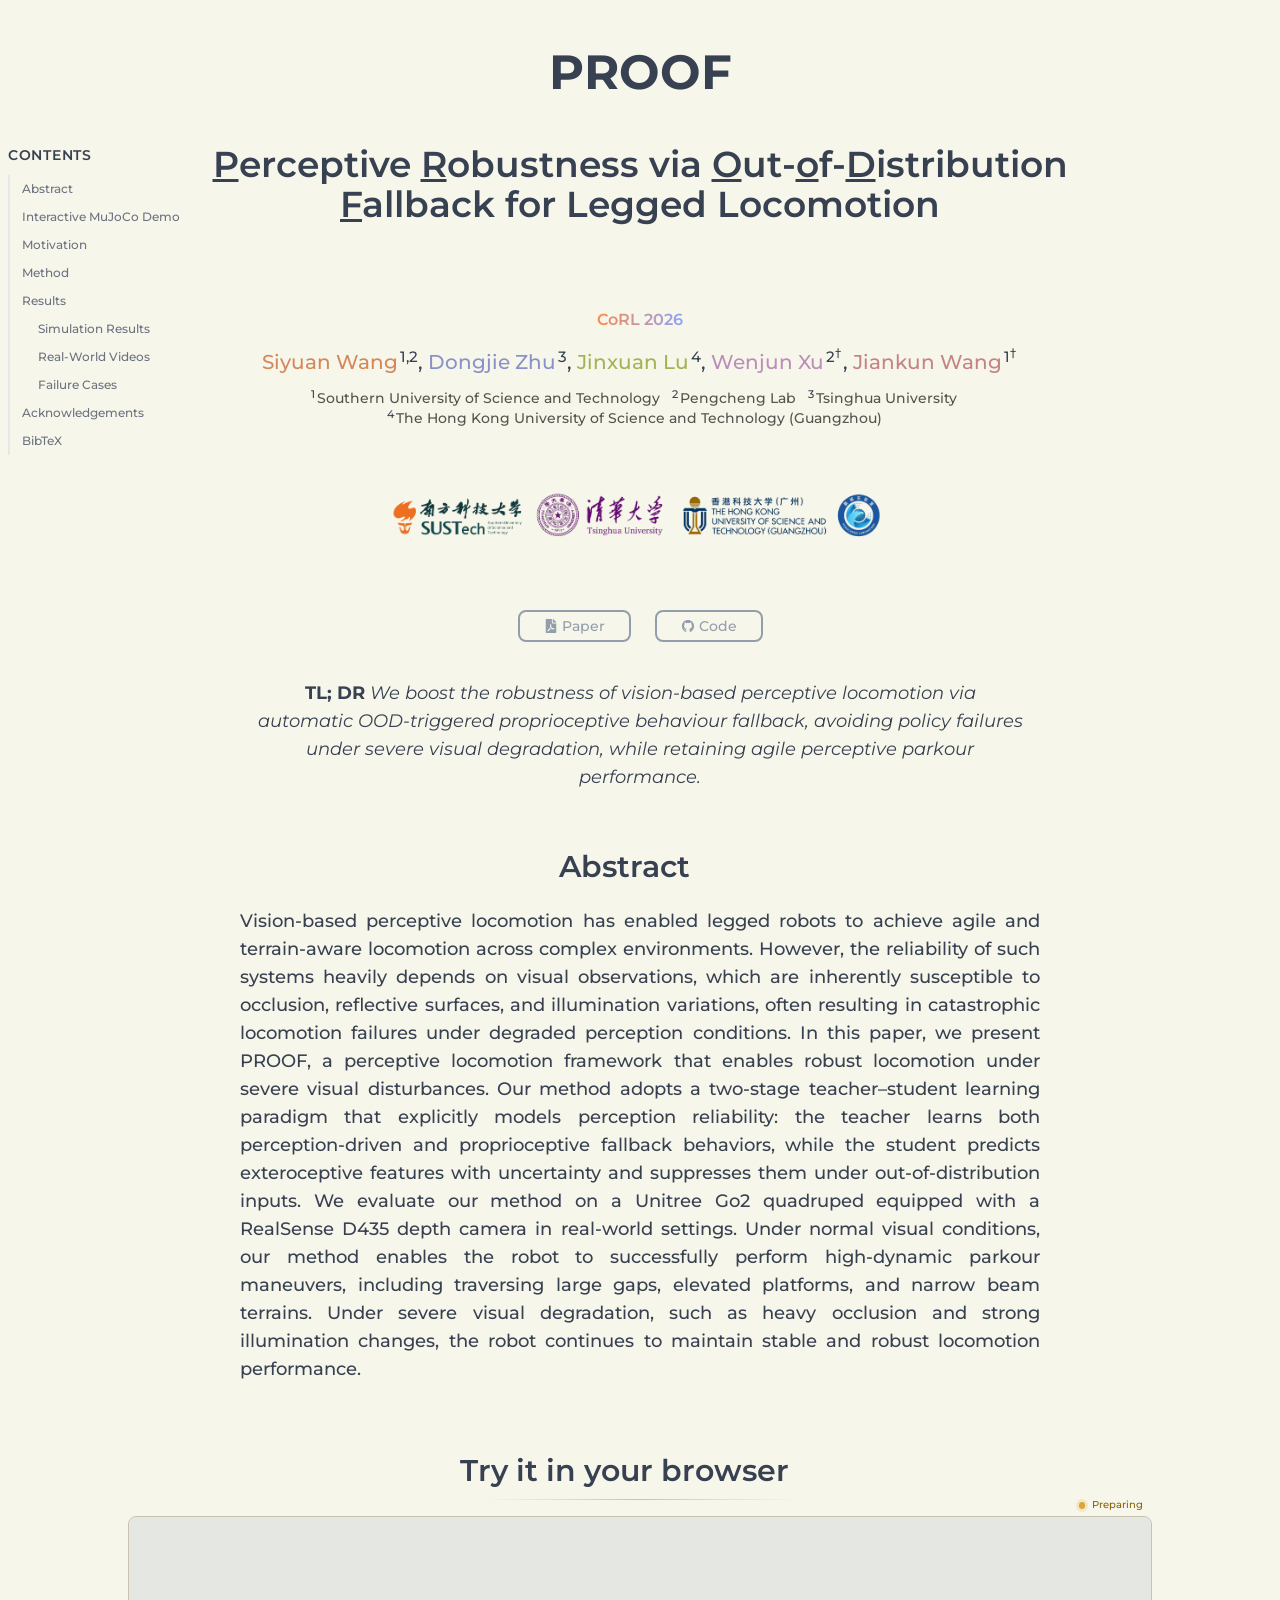
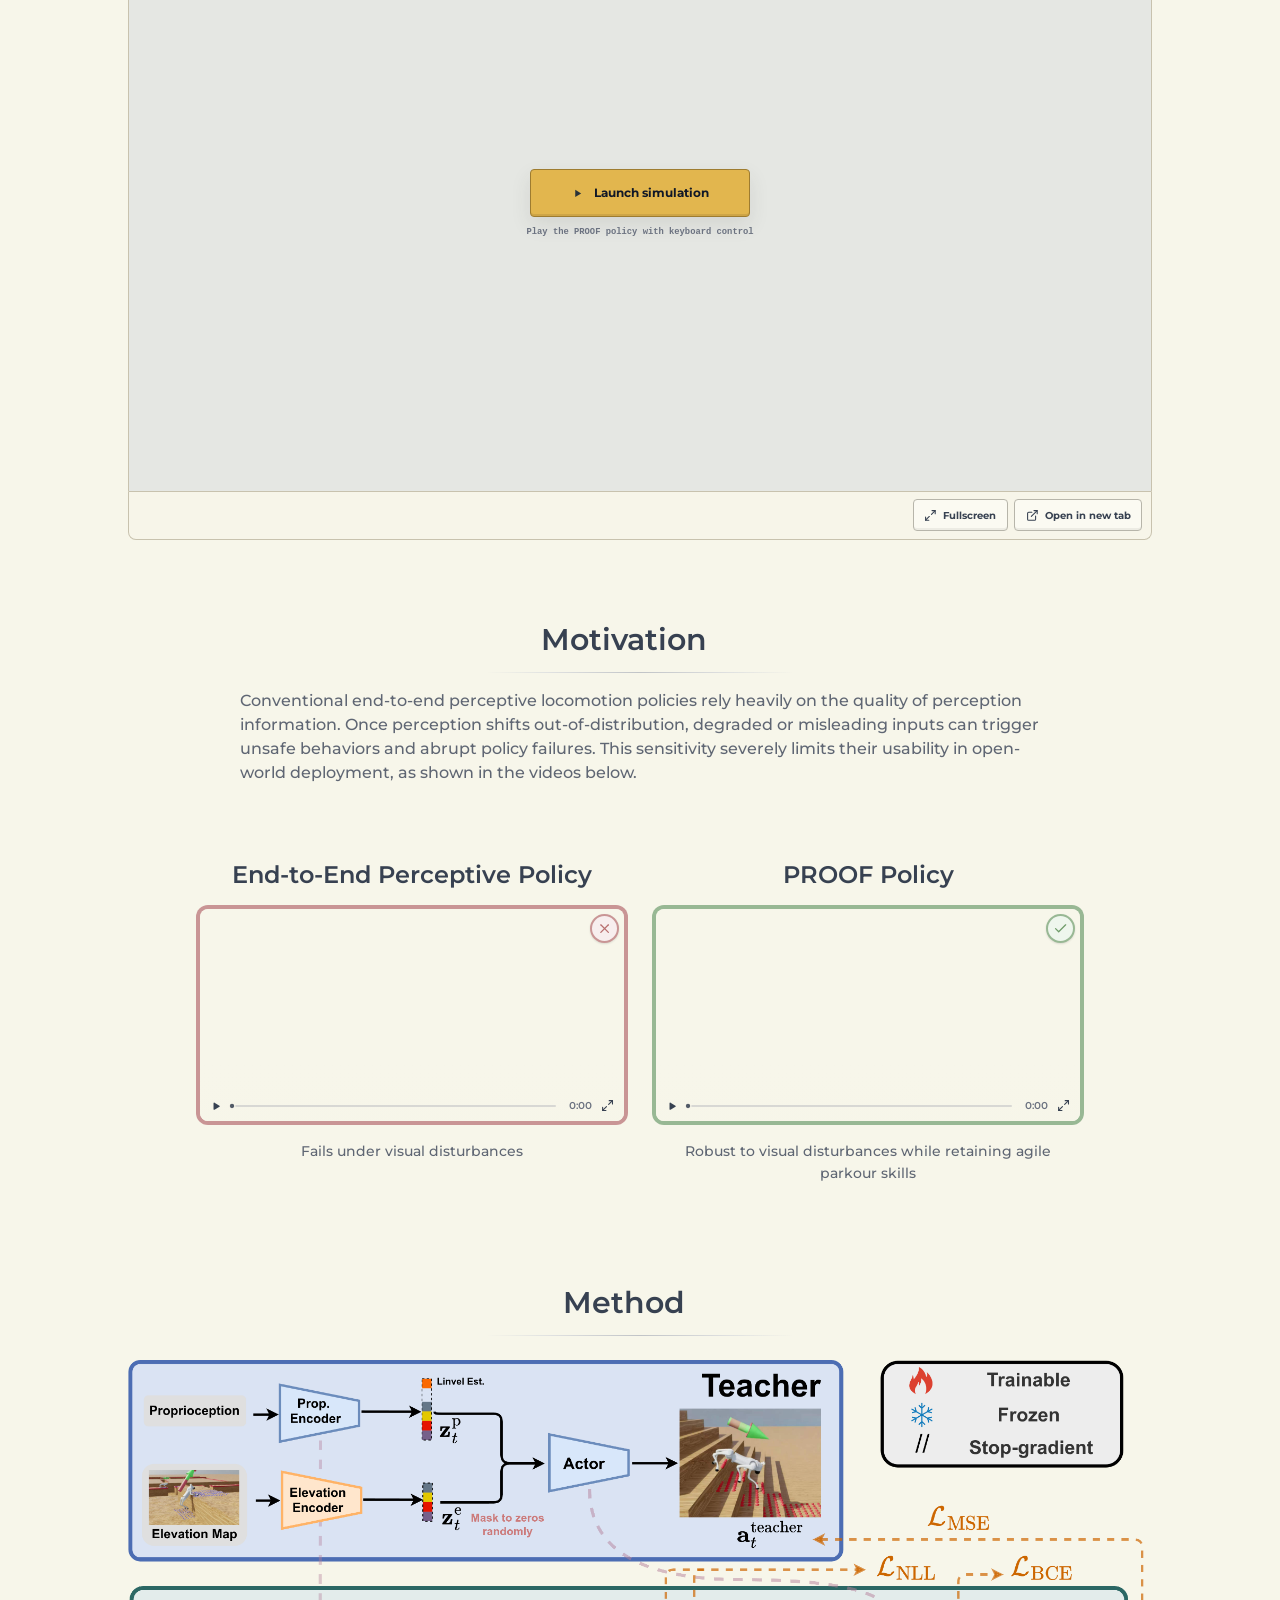
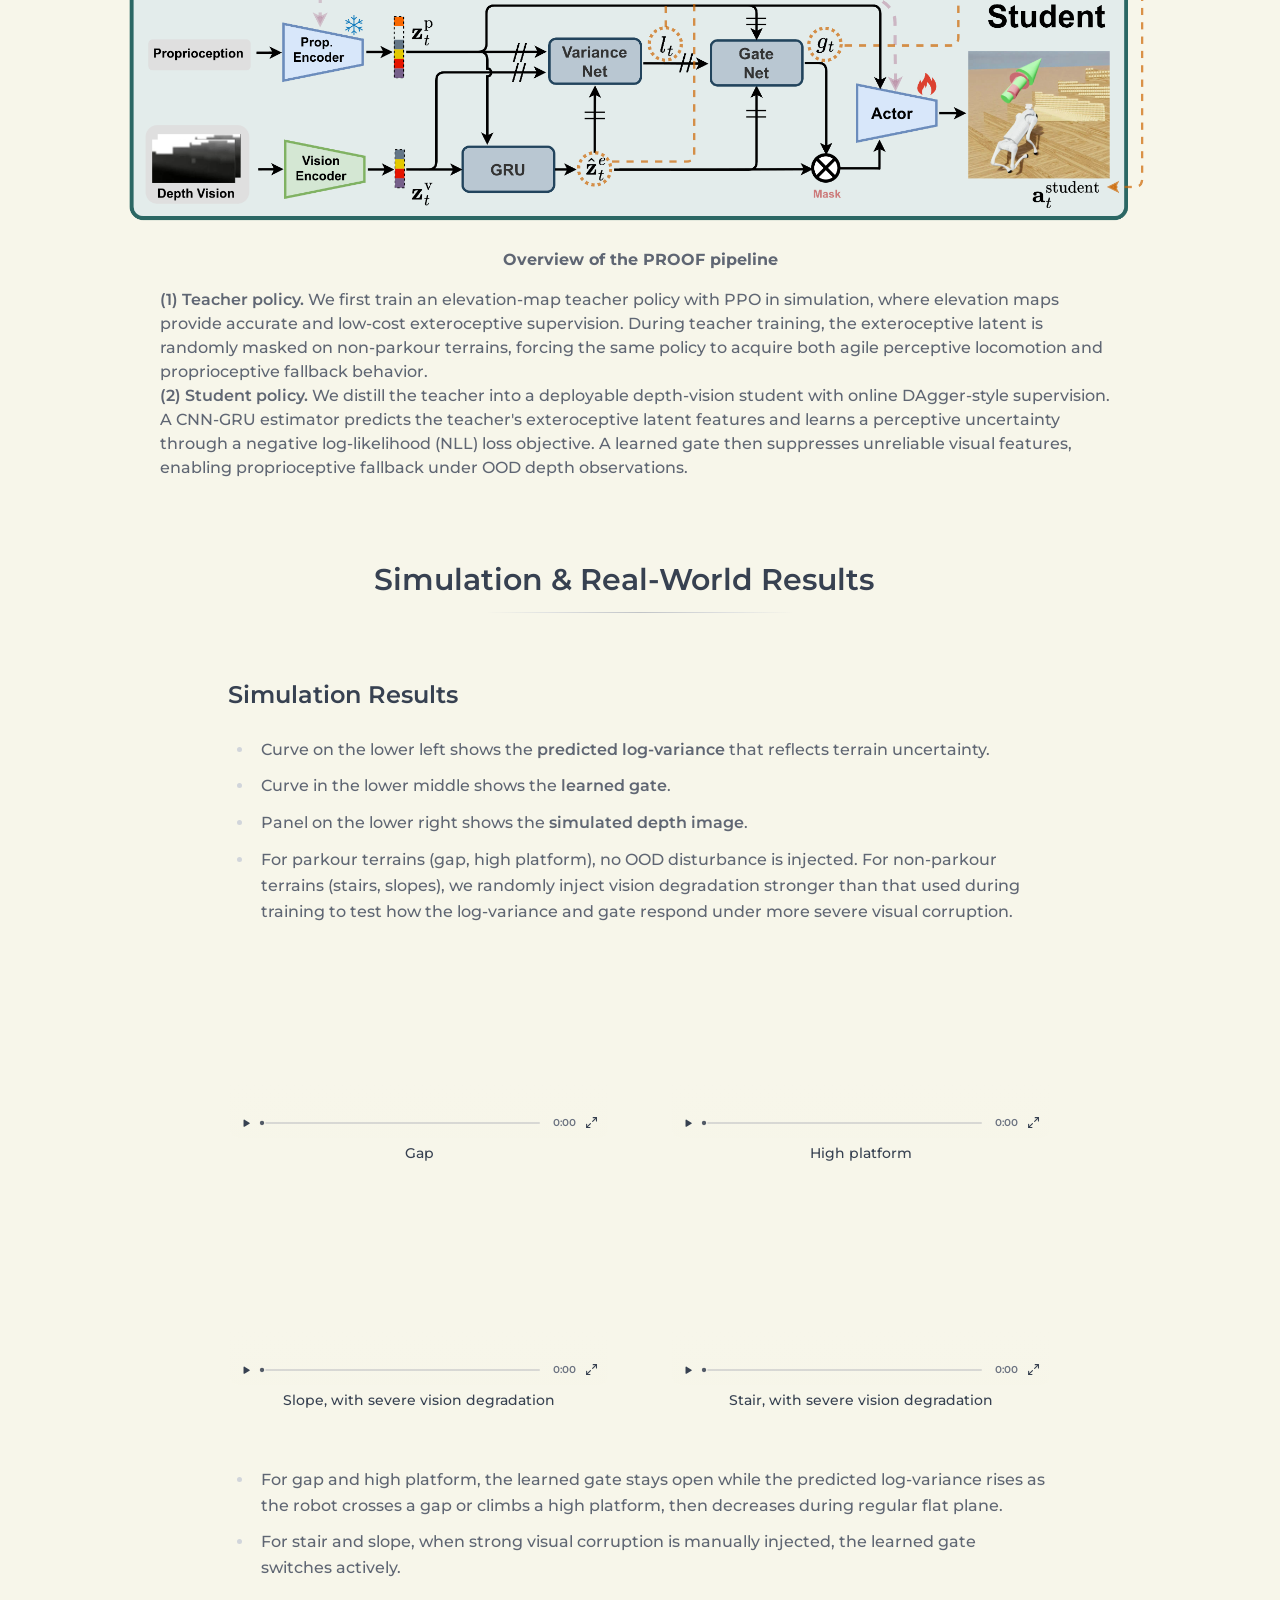
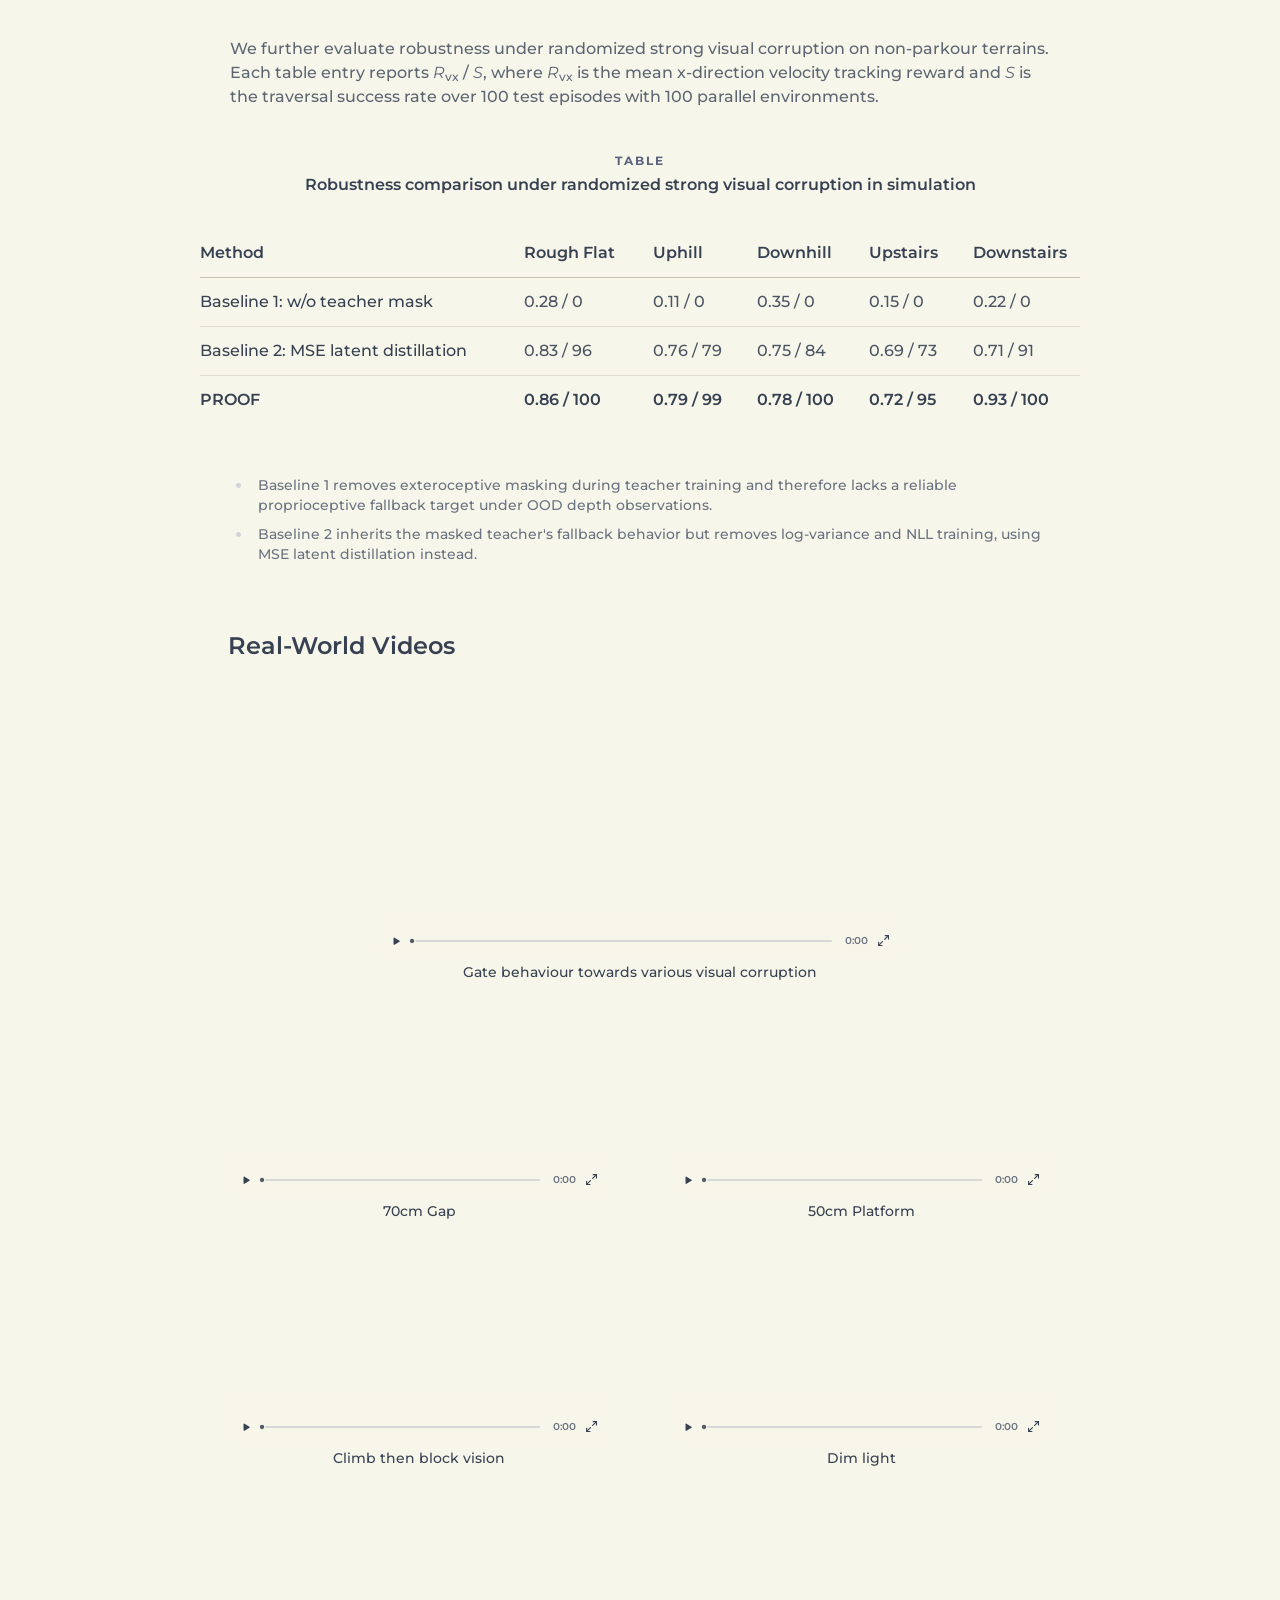
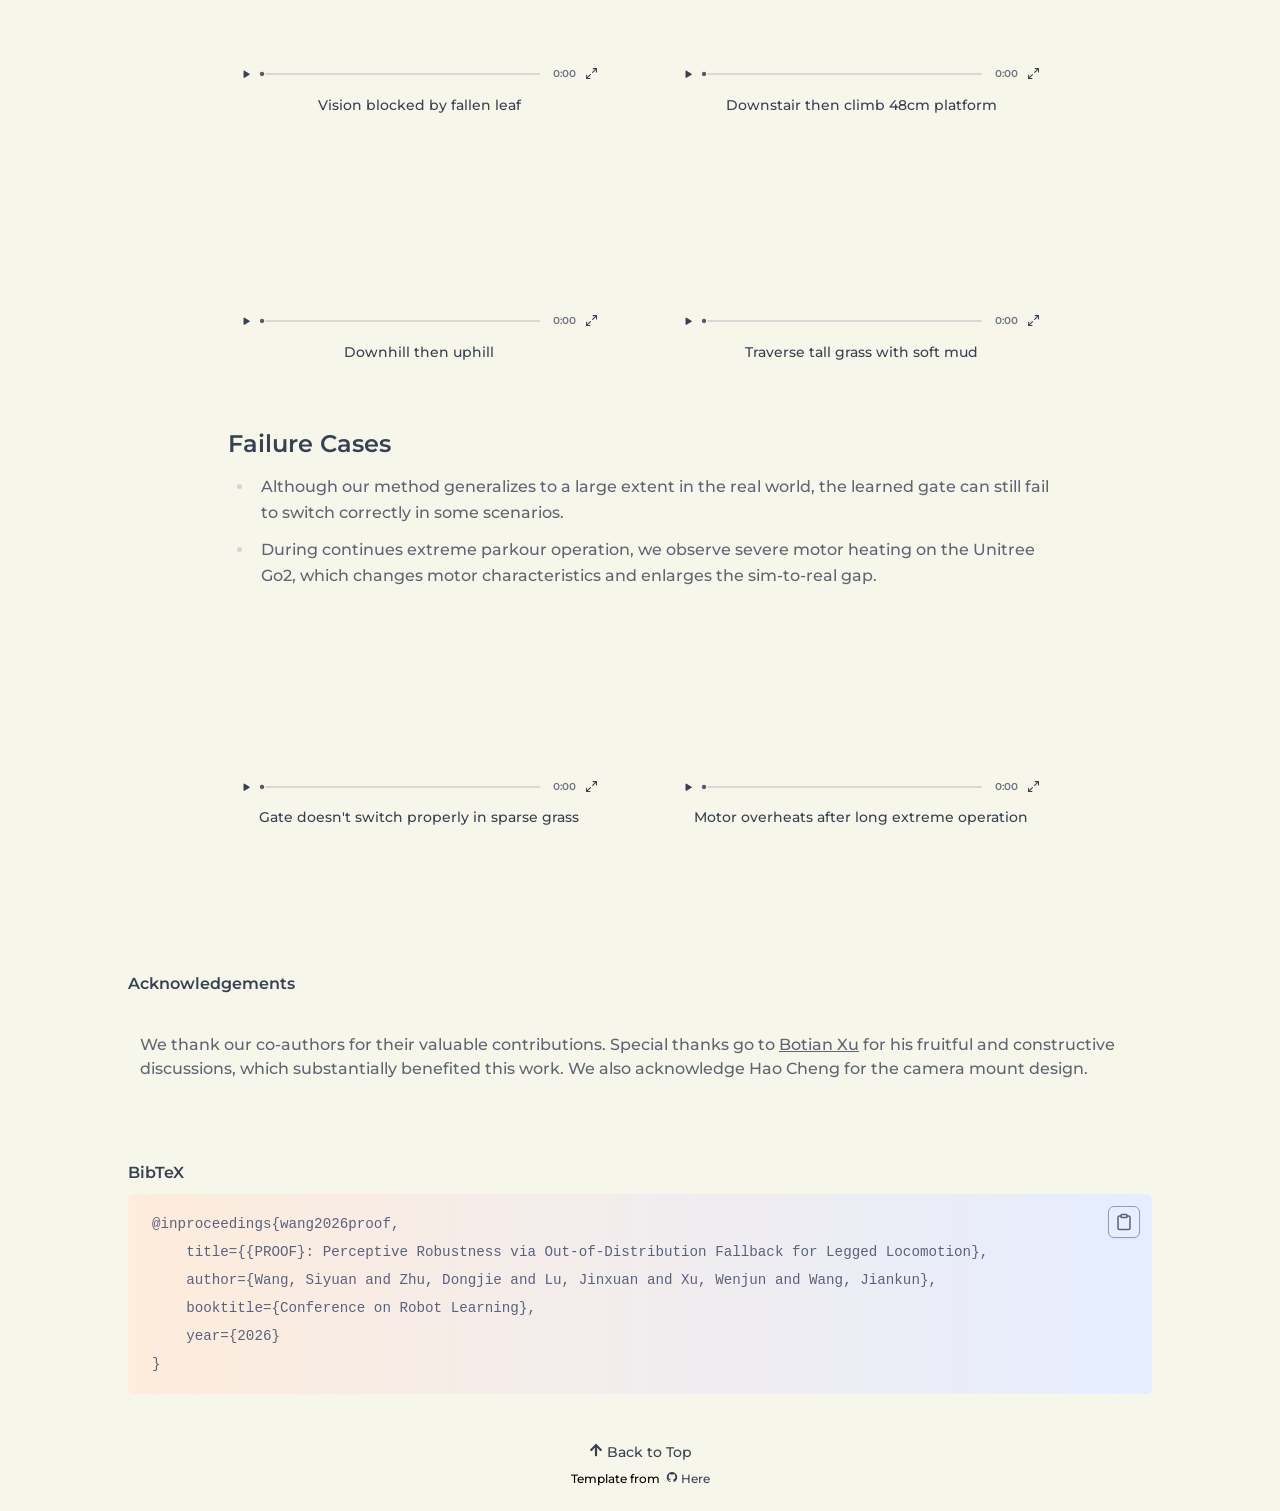
==== commit afd6ada4: "deploy to gh-pages" ====
--- a/index.html
+++ b/index.html
@@ -1,10 +1,10 @@
-<!DOCTYPE html><html><head><meta charSet="utf-8"/><meta http-equiv="x-ua-compatible" content="ie=edge"/><meta name="viewport" content="width=device-width, initial-scale=1, shrink-to-fit=no"/><meta name="generator" content="Gatsby 5.10.0"/><meta name="theme-color" content="#f7f6ea"/><style data-href="./styles.d07d64be7dba88670995.css?v=631a1ffa100d" data-identity="gatsby-global-css">@font-face{font-display:swap;font-family:Montserrat;font-style:normal;font-weight:400;src:url([data-uri]) format("truetype")}@font-face{font-display:swap;font-family:Montserrat;font-style:italic;font-weight:400;src:url([data-uri]) format("truetype")}@font-face{font-display:swap;font-family:Montserrat;font-style:normal;font-weight:500;src:url([data-uri]